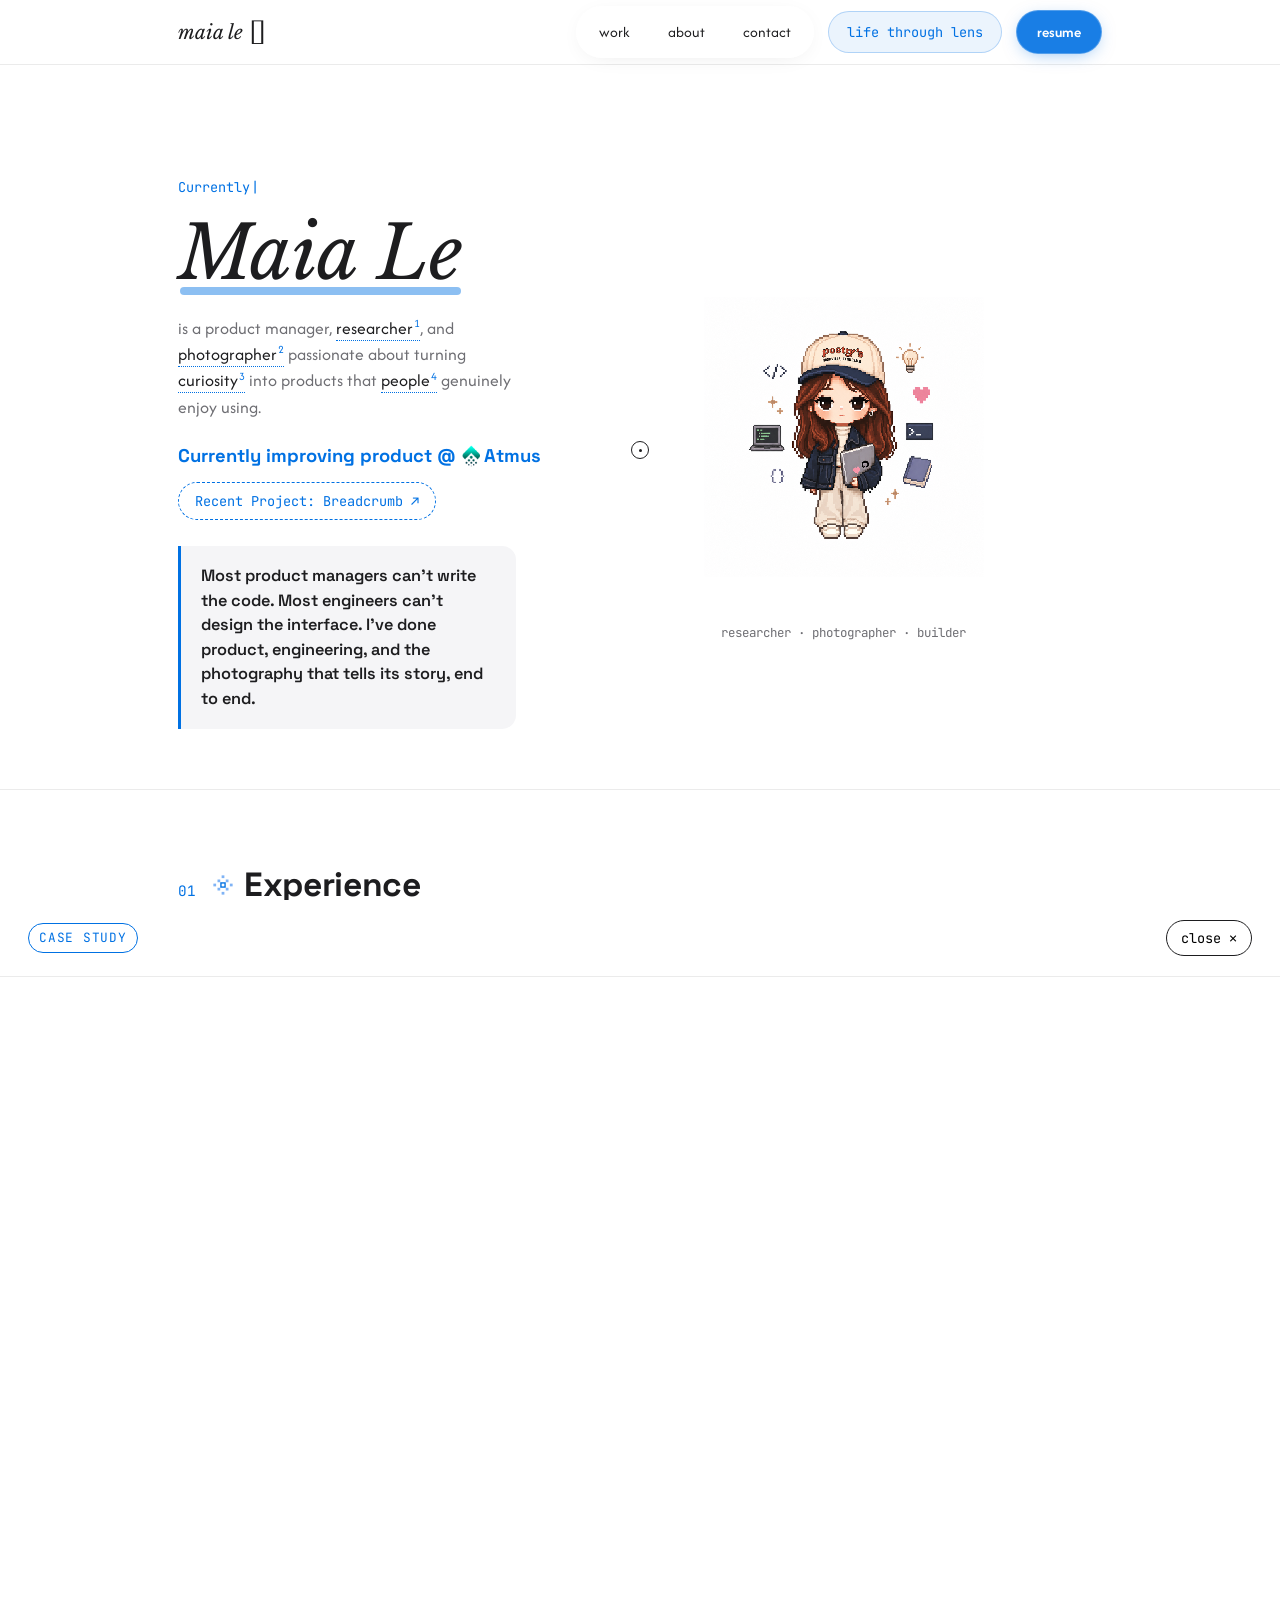
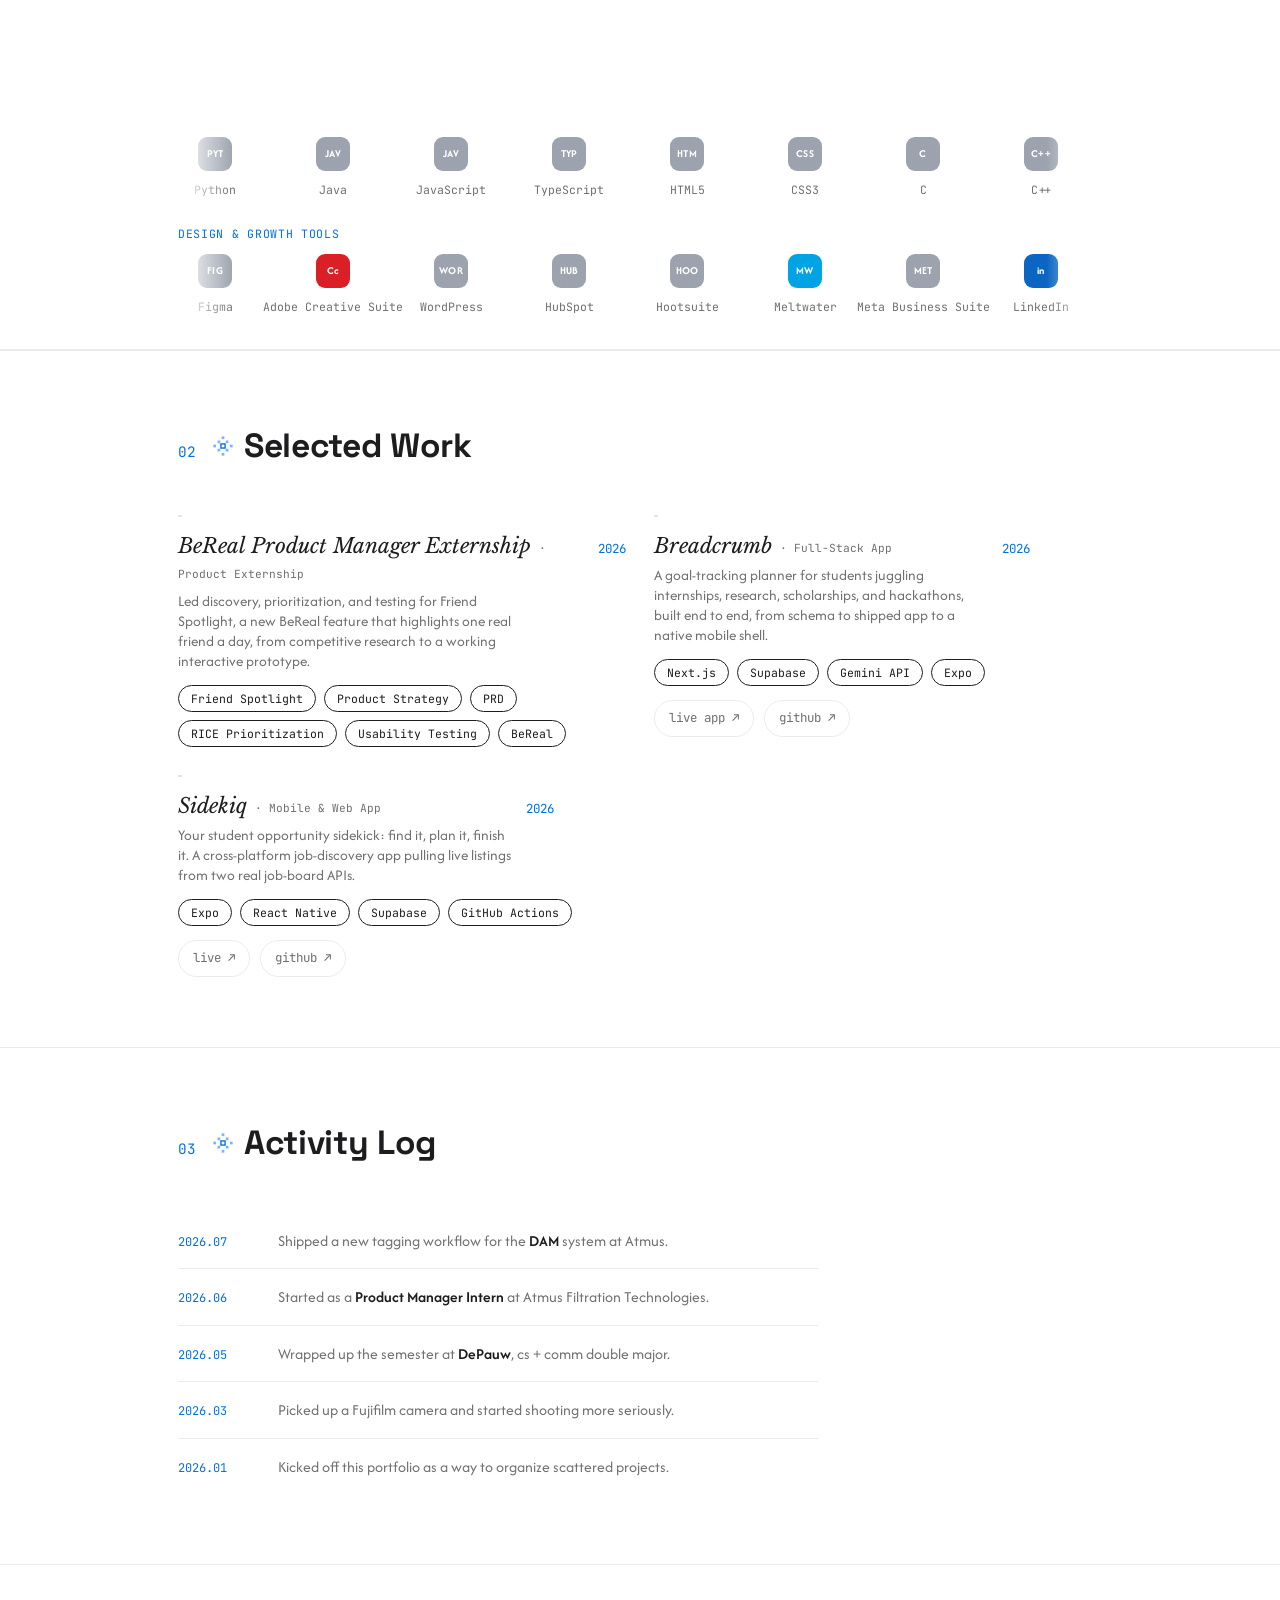
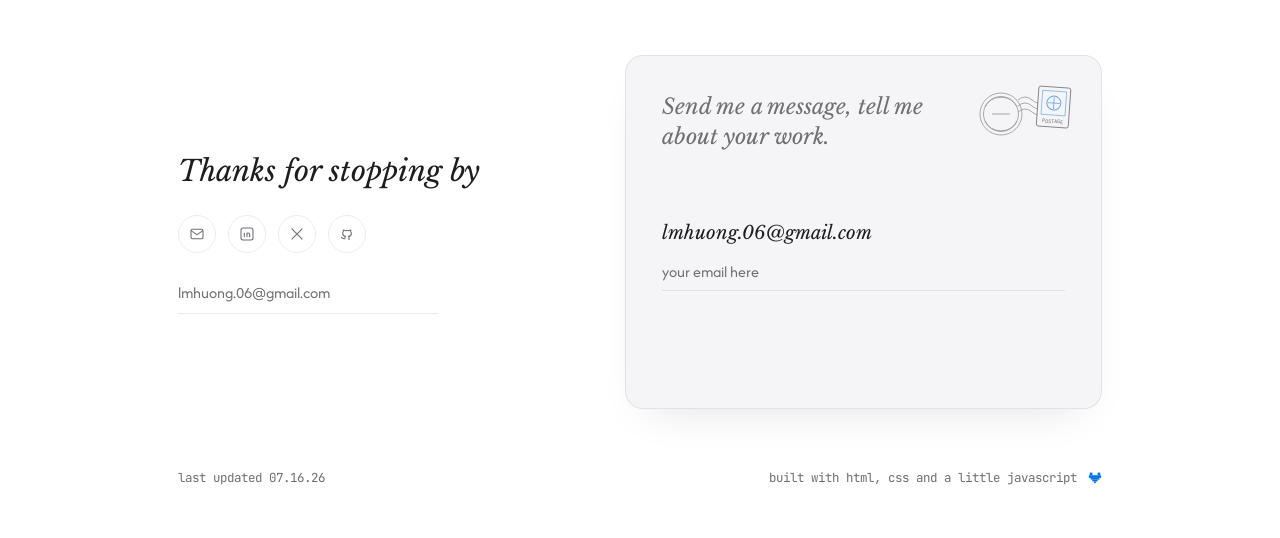
==== index.html @ f7a4965c "Move bullet markers from headline to description text in Experience" ====
<!DOCTYPE html>
<html lang="en">
<head>
<meta charset="UTF-8">
<meta name="viewport" content="width=device-width, initial-scale=1.0">
<title>Your Name, Portfolio</title>
<link rel="preconnect" href="https://fonts.googleapis.com">
<link rel="preconnect" href="https://fonts.gstatic.com" crossorigin>
<link href="https://fonts.googleapis.com/css2?family=Afacad+Flux:wght@100..1000&family=Libre+Baskerville:ital,wght@0,400;0,700;1,400&family=JetBrains+Mono:wght@400;500&family=Space+Grotesk:wght@500;600;700&display=swap" rel="stylesheet">
<style>
  :root{
    --paper:#FFFFFF;
    --paper-2:#F5F5F7;
    --ink:#1D1D1F;
    --ink-soft:#6E6E73;
    --accent:#0071E3;
    --accent-2:#42A5F5;
    --line:rgba(0,0,0,0.08);
    --radius:14px;
    --glass-bg:rgba(255,255,255,0.6);
    --glass-border:rgba(255,255,255,0.5);
  }
  *{box-sizing:border-box; margin:0; padding:0;}
  html{scroll-behavior:smooth;}
  body{
    background-color:var(--paper);
    color:var(--ink);
    font-family:'Afacad Flux', sans-serif;
    line-height:1.5;
    overflow-x:hidden;
  }
  ::selection{ background:var(--accent); color:#fff; }

  /* ---------- WATER RIPPLE CANVAS ---------- */
  #rippleCanvas{
    position:fixed; inset:0; z-index:-1;
    pointer-events:none;
  }

  /* ---------- CUSTOM CURSOR ---------- */
  @media (hover:hover) and (pointer:fine){
    body, a, button{ cursor:none; }
    .custom-cursor{
      position:fixed; top:0; left:0;
      width:18px; height:18px;
      border:1.5px solid var(--ink);
      border-radius:50%;
      pointer-events:none;
      z-index:9999;
      transform:translate(-50%,-50%);
      transition:width .25s cubic-bezier(.34,1.56,.64,1), height .25s cubic-bezier(.34,1.56,.64,1), background-color .25s ease, border-color .25s ease;
      will-change:transform;
    }
    .custom-cursor::after{
      content:''; position:absolute; inset:0; margin:auto;
      width:3px; height:3px; border-radius:50%;
      background:var(--ink);
      transition:opacity .2s ease;
    }
    .custom-cursor.hovering{
      width:46px; height:46px;
      background:rgba(0,113,227,0.08);
      border-color:var(--accent);
    }
    .custom-cursor.hovering::after{ opacity:0; }
  }
  @media not all and (hover:hover) and (pointer:fine){
    .custom-cursor{ display:none; }
  }

  a{ color:inherit; text-decoration:none; }

  .wrap{ max-width:980px; margin:0 auto; padding:0 28px; }

  /* ---------- NAV ---------- */
  nav{
    position:sticky; top:0; z-index:250;
    background:rgba(255,255,255,0.7);
    backdrop-filter:blur(20px) saturate(180%);
    -webkit-backdrop-filter:blur(20px) saturate(180%);
    border-bottom:1px solid var(--line);
  }
  nav .wrap{
    display:flex; align-items:center; justify-content:space-between; gap:16px;
    height:64px;
  }
  .nav-right{
    display:flex; align-items:center; gap:14px;
  }
  @media(max-width:820px){
    .nav-right .nav-cta, .nav-right .nav-lens-cta{ display:none; }
  }
  .nav-right .nav-lens-cta{
    margin-bottom:0; padding:10px 18px; font-size:0.85rem; white-space:nowrap;
  }
  .logo{
    font-family:'Libre Baskerville', serif; font-style:italic; font-weight:400; font-size:1.2rem;
  }
  .navlinks{
    position:relative;
    display:flex; gap:6px; font-size:0.95rem;
    padding:6px; border-radius:999px;
    background:rgba(255,255,255,0.55);
    backdrop-filter:blur(20px) saturate(180%);
    -webkit-backdrop-filter:blur(20px) saturate(180%);
    border:1px solid rgba(255,255,255,0.6);
    box-shadow:0 4px 24px -10px rgba(0,0,0,0.12);
  }
  .navlinks a{
    position:relative; z-index:2;
    padding:8px 16px; border-radius:999px;
    transition:color .15s ease, opacity .15s ease;
  }
  .navlinks a:active{ opacity:0.5; }

  .nav-cta{
    display:inline-flex; align-items:center; gap:6px;
    padding:10px 20px; border-radius:999px;
    font-size:0.95rem; font-weight:600; color:#fff;
    background:rgba(0,113,227,0.9);
    backdrop-filter:blur(20px) saturate(180%);
    -webkit-backdrop-filter:blur(20px) saturate(180%);
    border:1px solid rgba(255,255,255,0.25);
    box-shadow:0 4px 18px -6px rgba(0,113,227,0.5);
    transition:opacity .15s ease, transform .15s ease;
  }
  .nav-cta:hover{ opacity:0.9; }
  .nav-cta:active{ transform:scale(0.96); }

  /* ---------- MOBILE BOTTOM TAB BAR ---------- */
  .mobile-tabbar{
    display:none;
  }
  @media(max-width:820px){
    .mobile-tabbar{
      display:flex; justify-content:space-around; align-items:center;
      position:fixed; top:auto; left:16px; right:16px; bottom:16px; z-index:60;
      height:56px; border-radius:999px;
      background:rgba(255,255,255,0.6); backdrop-filter:blur(20px) saturate(180%); -webkit-backdrop-filter:blur(20px) saturate(180%);
      border:1px solid rgba(255,255,255,0.6);
      box-shadow:0 10px 30px -10px rgba(0,0,0,0.18);
      padding:0 8px;
    }
    .mobile-tabbar a{
      font-family:'JetBrains Mono', monospace; font-size:0.85rem;
      color:var(--ink-soft);
      padding:10px 16px; border-radius:999px;
      transition:color .15s ease, background .15s ease;
    }
    .mobile-tabbar a:active{
      color:var(--ink); background:var(--paper-2);
    }
    /* leave room so the tab bar never covers the last bit of content */
    body{ padding-bottom:88px; }
  }
  .nav-bubble{
    position:absolute; top:6px; left:6px; height:calc(100% - 12px);
    width:0; border-radius:999px;
    background:#FFFFFF;
    box-shadow:0 4px 14px -6px rgba(0,0,0,0.25), 0 0 0 1px var(--line) inset;
    transition:transform .35s cubic-bezier(.34,1.56,.64,1), width .35s cubic-bezier(.34,1.56,.64,1), opacity .2s ease;
    opacity:0; z-index:1; pointer-events:none;
  }
  .navlinks.bubble-on .nav-bubble{ opacity:1; }

  /* ---------- HERO ---------- */
  header.hero{
    position:relative;
    padding:110px 0 60px;
    overflow:hidden;
  }
  .hero-grid{
    position:relative; z-index:1;
    display:grid; grid-template-columns:0.85fr 1.3fr; gap:70px; align-items:center;
  }
  .hero-grid > *{ min-width:0; }
  @media(max-width:820px){ .hero-grid{ grid-template-columns:1fr; } }

  h1.hero-title{
    font-family:'Libre Baskerville', serif;
    font-style:italic;
    font-weight:400;
    font-size:clamp(2.6rem, 6vw, 4.6rem);
    line-height:1.05;
    max-width:11ch;
  }
  h1.hero-title em{
    font-style:italic; color:var(--accent);
  }
  .name-highlight{
    position:relative; display:inline-block;
  }
  .name-highlight::after{
    content:''; position:absolute; left:2px; right:2px; bottom:-2px;
    height:8px; background:var(--accent); opacity:0.45; border-radius:4px;
  }
  .hero p.sub{
    margin-top:22px; max-width:38ch;
    font-size:1.1rem; color:var(--ink-soft);
  }

  .hero-badges{
    margin-top:22px; display:flex; flex-wrap:nowrap; gap:8px;
    max-width:100%; overflow-x:auto; -ms-overflow-style:none; scrollbar-width:none;
  }
  .hero-badges::-webkit-scrollbar{ display:none; }
  .hero-badge{
    display:inline-flex; align-items:center; white-space:nowrap; flex-shrink:0;
    background:rgba(255,255,255,0.55);
    backdrop-filter:blur(20px) saturate(180%);
    -webkit-backdrop-filter:blur(20px) saturate(180%);
    border:1px solid rgba(255,255,255,0.6);
    box-shadow:0 4px 18px -10px rgba(0,0,0,0.1);
    border-radius:999px;
    padding:8px 15px;
    font-size:0.78rem; color:var(--ink-soft);
  }
  .hero-badge strong{ color:var(--ink); font-weight:600; margin-left:4px; }
  .hero-badge .badge-note{ margin-left:4px; color:var(--ink-soft); }
  @media(max-width:600px){
    .hero-badge{ font-size:0.7rem; padding:7px 12px; }
  }

  .current-status{ margin-top:22px; }
  .current-status-line{
    display:inline-flex; align-items:center; white-space:nowrap;
    font-family:'Space Grotesk', sans-serif; font-weight:700; font-size:1.15rem;
    color:var(--accent); margin-bottom:12px;
    transition:opacity .15s ease;
  }
  @media(max-width:480px){
    .current-status-line{ font-size:0.95rem; }
  }
  .current-status-line:hover{ opacity:0.75; }
  .current-status-icon{
    width:22px; height:22px; object-fit:contain;
    vertical-align:-4px; margin:0 2px 0 4px;
  }
  .recent-project-pill{
    display:flex; width:fit-content; align-items:center; gap:6px;
    border:1.5px dashed var(--accent); border-radius:999px;
    padding:8px 16px;
    font-family:'JetBrains Mono', monospace; font-size:0.85rem;
    color:var(--accent); cursor:pointer;
    transition:background .15s ease;
  }
  .recent-project-pill:hover{ background:rgba(0,113,227,0.08); }

  .unique-point{
    margin-top:26px; padding:18px 20px;
    border-left:3px solid var(--accent);
    background:var(--paper-2);
    border-radius:0 14px 14px 0;
    max-width:46ch;
  }
  .unique-point p{
    font-family:'Space Grotesk', sans-serif; font-weight:600; font-size:1.02rem;
    line-height:1.5; color:var(--ink);
  }

  /* footnote words: subtle dotted-underline emphasis, no hover box (see .photo-puller for the hero visual) */
  .fn{
    color:var(--ink);
    border-bottom:1.5px dotted var(--accent);
  }
  .fn sup{
    font-size:0.65em; color:var(--accent); margin-left:1px;
  }

  /* ---------- PHOTO PULLER — pixel-art avatar visual ---------- */
  .photo-puller{ width:100%; max-width:280px; min-width:0; margin:0 auto; }
  .pp-frame{
    position:relative; width:100%; aspect-ratio:4/5;
    display:flex; align-items:center; justify-content:center;
  }
  .pp-pixel-img{
    width:100%; height:100%;
    object-fit:contain;
    image-rendering:pixelated;
  }
  .pp-caption{
    margin-top:12px; text-align:center;
    font-family:'JetBrains Mono', monospace; font-size:0.78rem; color:var(--ink-soft);
  }
  @media(max-width:820px){ .pp-frame{ aspect-ratio:1/1; } }

  .eyebrow{
    font-family:'JetBrains Mono', monospace;
    font-size:0.8rem; letter-spacing:0.06em; text-transform:uppercase;
    color:var(--accent); margin-bottom:18px;
    display:inline-block;
    border:1px solid var(--accent); padding:4px 10px; border-radius:20px;
  }
  .cycle-tag{
    font-family:'JetBrains Mono', monospace;
    font-size:0.85rem; color:var(--accent);
    margin-bottom:18px; display:inline-flex; align-items:center;
  }
  .cycle-cursor{
    margin-left:1px; animation:cursor-blink 1s step-end infinite;
  }
  @keyframes cursor-blink{ 50%{ opacity:0; } }

  /* ---------- SECTION HEADERS ---------- */
  .section{ padding:70px 0; border-top:1px solid var(--line); }
  .section-head{ display:flex; align-items:baseline; gap:16px; margin-bottom:44px; }
  .section-num{
    font-family:'JetBrains Mono', monospace; color:var(--accent); font-size:0.9rem;
  }
  .section-title{
    font-family:'Space Grotesk', sans-serif; font-weight:700; font-size:2.1rem; letter-spacing:-0.01em;
    display:inline-flex; align-items:center; gap:10px;
  }
  .pixel-flower{ display:inline-block; image-rendering:pixelated; flex-shrink:0; }

  .reveal{ opacity:0; transform:translateY(24px); transition:opacity .38s ease, transform .38s cubic-bezier(.2,.8,.2,1); }
  .reveal.in{ opacity:1; transform:none; }

  /* ---------- ABOUT ---------- */
  .about-hero{
    display:grid; grid-template-columns:1.1fr 1fr; gap:56px; align-items:start;
    margin-bottom:70px;
  }
  .quote-block{
    border-left:3px solid var(--accent);
    padding-left:22px; margin-bottom:14px;
  }
  .quote-block p{
    font-family:'JetBrains Mono', monospace;
    font-size:1.02rem; line-height:1.6; color:var(--ink-soft);
  }
  .quote-attr{
    font-family:'JetBrains Mono', monospace; font-size:0.9rem;
    color:var(--ink-soft); margin-bottom:36px;
  }
  .about-copy p{ color:var(--ink-soft); font-size:1.05rem; margin-bottom:18px; }
  .about-links{
    margin-top:10px; font-size:0.98rem;
  }
  .about-links a:hover{ color:var(--accent); }
  .about-links .sep{ margin:0 10px; color:var(--line); }

  .about-photo{
    border-radius:var(--radius);
    aspect-ratio:4/3;
    background:var(--paper-2);
    border:1px solid var(--line);
    display:flex; align-items:center; justify-content:center;
    text-align:center; padding:24px;
    font-family:'JetBrains Mono', monospace; font-size:0.8rem;
    color:var(--ink-soft);
    overflow:hidden;
  }
  .about-photo img{ width:100%; height:100%; object-fit:cover; border-radius:calc(var(--radius) - 1px); }
  .about-photo-caption{
    margin-top:10px; text-align:center;
    font-family:'JetBrains Mono', monospace; font-size:0.78rem; color:var(--ink-soft);
  }

  .exp-heading{
    font-family:'Libre Baskerville', serif; font-style:italic; font-weight:400; font-size:1.35rem;
    margin-bottom:18px;
  }

  /* ---------- EXPERIENCE TIMELINE (2-column list rows, hover-to-reveal) ---------- */
  .timeline-columns{ display:grid; grid-template-columns:1fr 1fr; gap:0 64px; align-items:start; }
  @media(max-width:860px){ .timeline-columns{ grid-template-columns:1fr; gap:40px; } }

  .timeline{ position:relative; }
  .timeline-item{
    position:relative; cursor:pointer;
    padding:18px 0; border-bottom:1px solid var(--line);
  }
  .timeline-item:last-child{ border-bottom:none; }
  .timeline-row{
    display:flex; justify-content:space-between; align-items:baseline;
    gap:16px; flex-wrap:wrap;
  }
  .timeline-title{
    font-family:'Space Grotesk', sans-serif; font-weight:700; font-size:1rem;
    color:var(--ink); transition:color .2s ease;
  }
  .timeline-sub{ font-weight:400; color:var(--ink-soft); }
  .timeline-loc{ color:var(--ink-soft); opacity:0.7; font-weight:400; }
  .timeline-item:hover .timeline-title,
  .timeline-item.open .timeline-title{ color:var(--accent); }
  .timeline-date{
    font-family:'JetBrains Mono', monospace; font-size:0.78rem;
    color:var(--ink-soft); white-space:nowrap;
  }
  .timeline-item .cs-list{
    max-height:0; opacity:0; margin:0; padding-left:20px;
    overflow:hidden;
    transition:max-height .4s ease, opacity .3s ease, margin-top .4s ease;
  }
  .timeline-item:hover .cs-list,
  .timeline-item.open .cs-list{
    max-height:600px; opacity:1; margin-top:16px;
  }

  .snippets-grid{
    display:grid; grid-template-columns:repeat(3, 1fr); gap:16px;
    margin-top:20px;
  }
  @media(max-width:720px){ .snippets-grid{ grid-template-columns:1fr; } }
  .snippet-photo{
    aspect-ratio:4/5;
    border-radius:var(--radius);
    border:1.5px dashed var(--ink);
    background:var(--paper-2);
    display:flex; align-items:center; justify-content:center;
    text-align:center; padding:16px;
    font-family:'JetBrains Mono', monospace; font-size:0.75rem;
    color:var(--ink-soft);
  }
  .snippet-photo img{ width:100%; height:100%; object-fit:cover; border-radius:calc(var(--radius) - 1px); }

  /* ---------- TECH STACK (auto-scrolling marquee) ---------- */
  .tech-strip{
    padding:34px 0; border-bottom:1px solid var(--line);
  }
  .tech-strip-heading{
    font-family:'Libre Baskerville', serif; font-style:italic; font-weight:400; font-size:1.2rem;
    margin-bottom:24px;
  }
  .tech-row{ margin-bottom:26px; }
  .tech-row:last-child{ margin-bottom:0; }
  .tech-row-label{
    font-family:'JetBrains Mono', monospace; font-size:0.72rem; text-transform:uppercase;
    letter-spacing:0.06em; color:var(--accent); margin-bottom:12px;
  }
  .tech-marquee{
    overflow:hidden;
    -webkit-mask-image:linear-gradient(90deg, transparent, #000 6%, #000 94%, transparent);
    mask-image:linear-gradient(90deg, transparent, #000 6%, #000 94%, transparent);
  }
  .tech-track{
    display:flex; gap:44px; width:max-content;
    animation:tech-scroll 38s linear infinite;
  }
  .tech-track.reverse{ animation-name:tech-scroll-reverse; }
  .tech-marquee:hover .tech-track{ animation-play-state:paused; }
  @keyframes tech-scroll{
    from{ transform:translateX(0); }
    to{ transform:translateX(-50%); }
  }
  @keyframes tech-scroll-reverse{
    from{ transform:translateX(-50%); }
    to{ transform:translateX(0); }
  }
  .tech-chip{
    display:flex; flex-direction:column; align-items:center; gap:10px;
    flex-shrink:0; width:74px;
  }
  .tech-chip img{ width:34px; height:34px; object-fit:contain; }
  .tech-chip-badge{
    width:34px; height:34px; border-radius:9px;
    display:flex; align-items:center; justify-content:center;
    color:#fff; font-weight:700; font-size:0.68rem; letter-spacing:0.01em;
  }
  .tech-chip span{
    font-family:'JetBrains Mono', monospace; font-size:0.72rem;
    color:var(--ink-soft); white-space:nowrap; text-align:center;
  }
  @media(prefers-reduced-motion: reduce){
    .tech-track{ animation:none; }
  }

  /* ---------- PROJECTS (bento grid) ---------- */
  .projects{
    display:grid; grid-template-columns:repeat(2, 1fr);
    gap:28px;
  }
  @media(max-width:720px){ .projects{ grid-template-columns:1fr; } }

  .project-card{
    cursor:pointer;
    border:none; background:none;
    text-align:left; width:100%;
    display:flex; flex-direction:column;
    font-family:inherit; color:inherit;
  }
  .project-mockup{
    border-radius:22px;
    aspect-ratio:2/1;
    position:relative;
    overflow:hidden;
    border:1px solid var(--line);
    display:flex; align-items:center; justify-content:center;
    transition:transform .25s ease, box-shadow .25s ease;
  }
  .project-card:hover .project-mockup{
    transform:translateY(-6px);
    box-shadow:0 16px 34px -14px rgba(0,0,0,0.22);
  }
  .project-card:active .project-mockup{
    transform:translateY(-2px) scale(0.98);
  }
  .project-badge{
    position:absolute; top:16px; left:16px;
    font-family:'JetBrains Mono', monospace; font-size:0.7rem;
    background:rgba(255,255,255,0.85); backdrop-filter:blur(6px);
    color:var(--ink);
    padding:5px 11px; border-radius:999px;
    z-index:2;
  }
  .project-badge.badge-right{ left:auto; right:16px; }

  .project-item{ display:flex; flex-direction:column; }
  .card-links{ display:flex; gap:10px; margin-top:14px; }
  .card-links a{
    display:inline-flex; align-items:center; gap:6px;
    font-family:'JetBrains Mono', monospace; font-size:0.78rem;
    padding:8px 14px; border-radius:999px;
    border:1px solid var(--line); color:var(--ink-soft);
    transition:border-color .15s ease, color .15s ease;
  }
  .card-links a:hover{ border-color:var(--accent); color:var(--accent); }
  .project-photo{
    position:absolute; inset:0;
    width:100%; height:100%; object-fit:cover;
  }
  .project-window{
    width:78%; background:var(--paper);
    border-radius:12px;
    border:1px solid var(--line);
    box-shadow:0 14px 30px -10px rgba(0,0,0,0.15);
    overflow:hidden;
  }
  .project-window-bar{
    display:flex; gap:6px; padding:9px 12px;
    border-bottom:1px solid var(--line);
  }
  .project-window-bar span{
    width:8px; height:8px; border-radius:50%; background:var(--line);
  }
  .project-window-body{
    padding:22px 18px;
    font-family:'Libre Baskerville', serif; font-style:italic; font-weight:400; font-size:1.35rem;
    color:var(--ink);
  }

  /* branded project cover (e.g. BeReal): real logo + screenshot instead of the generic browser mockup */
  .bereal-cover{
    position:relative; overflow:hidden;
  }
  .bereal-cover .glow-circle{
    position:absolute; width:75%; aspect-ratio:1;
    background:radial-gradient(circle, rgba(255,255,255,0.16), transparent 70%);
    border-radius:50%; right:-15%; top:-20%;
    pointer-events:none;
  }
  .bereal-cover .phone-frame{
    position:relative; width:42%; max-width:150px;
    border-radius:16px; overflow:hidden;
    border:3px solid #111;
    box-shadow:0 24px 44px -12px rgba(0,0,0,0.6);
    transform:rotate(-6deg);
  }
  .bereal-cover .phone-frame img{
    width:100%; height:100%; object-fit:cover; display:block;
  }
  .bereal-cover .brand-logo{
    position:absolute; left:20px; bottom:18px;
    height:22px; width:auto;
    mix-blend-mode:screen; /* drops the logo's black background, leaves just the white wordmark */
  }
  .overlay-hero.bereal-cover .phone-frame{ max-width:220px; }
  .overlay-hero.bereal-cover .brand-logo{ height:30px; left:32px; bottom:28px; }

  .project-meta{ margin-top:16px; display:flex; justify-content:space-between; align-items:baseline; gap:12px; }
  .project-title{ font-family:'Libre Baskerville', serif; font-style:italic; font-weight:400; font-size:1.3rem; }
  .project-type-inline{
    font-family:'JetBrains Mono', monospace; font-style:normal; font-size:0.7rem;
    color:var(--ink-soft); vertical-align:middle; margin-left:8px;
  }
  .project-desc{ color:var(--ink-soft); margin-top:6px; font-size:0.95rem; max-width:42ch; }
  .project-year{ font-family:'JetBrains Mono', monospace; font-size:0.78rem; color:var(--accent); white-space:nowrap; }

  .tagrow{ display:flex; flex-wrap:wrap; gap:8px; margin-top:14px; }
  .tag{
    font-family:'JetBrains Mono', monospace; font-size:0.72rem;
    padding:5px 12px; border-radius:999px;
    border:1px solid var(--ink); background:var(--paper);
    transition:transform .15s ease, background .15s ease, color .15s ease;
  }
  .tag:hover{ transform:translateY(-2px); background:var(--ink); color:var(--paper); }
  .tag:active{ transform:translateY(0) scale(0.96); }

  /* ---------- ACTIVITY LOG ---------- */
  .activity-feed{ max-width:640px; }
  .activity-row{
    display:flex; gap:20px; align-items:baseline;
    padding:16px 0; border-bottom:1px solid var(--line);
  }
  .activity-row:last-child{ border-bottom:none; }
  .activity-date{
    font-family:'JetBrains Mono', monospace; font-size:0.75rem;
    color:var(--accent); white-space:nowrap; width:80px; flex-shrink:0;
  }
  .activity-text{ font-size:0.98rem; color:var(--ink-soft); }
  .activity-text strong{ color:var(--ink); font-weight:600; }

  /* ---------- CASE STUDY OVERLAY ---------- */
  .overlay{
    position:fixed; top:65px; left:0; right:0; bottom:0; z-index:200;
    background:var(--paper);
    overflow-y:auto;
    transform:translateY(100%);
    transition:transform .22s cubic-bezier(.4,0,.2,1); /* fast exit */
  }
  .overlay.open{
    transform:translateY(0);
    transition:transform .35s cubic-bezier(.2,.8,.2,1); /* slightly slower, springy entrance */
  }
  .overlay-nav{
    position:sticky; top:0; z-index:5;
    background:rgba(255,255,255,0.75); backdrop-filter:blur(14px);
    border-bottom:1px solid var(--line);
    display:flex; align-items:center; justify-content:space-between;
    padding:20px 28px;
  }
  .overlay-close{
    font-family:'JetBrains Mono', monospace; font-size:0.85rem;
    border:1px solid var(--ink); border-radius:999px;
    padding:8px 14px; background:var(--paper);
    transition:background .15s ease;
  }
  .overlay-close:hover{ background:var(--ink); color:var(--paper); }
  .overlay-close:active{ transform:scale(0.94); }
  .overlay-body{ max-width:820px; margin:0 auto; padding:56px 28px 120px; }
  .overlay-title{
    font-family:'Libre Baskerville', serif; font-style:italic; font-weight:400;
    font-size:clamp(2rem, 5vw, 3rem); margin-bottom:14px;
  }
  .overlay-sub{ color:var(--ink-soft); font-size:1.1rem; max-width:56ch; margin-bottom:40px; }

  .overlay-hero{
    border-radius:22px; aspect-ratio:2/1; margin-bottom:56px;
    border:1px solid var(--line);
    display:flex; align-items:center; justify-content:center;
  }

  .meta-grid{
    display:grid; grid-template-columns:repeat(3, 1fr); gap:24px;
    margin-bottom:56px; padding-bottom:40px; border-bottom:1px solid var(--line);
  }
  .meta-label{
    font-family:'JetBrains Mono', monospace; font-size:0.72rem;
    letter-spacing:0.06em; text-transform:uppercase; color:var(--accent);
    margin-bottom:8px;
  }
  .meta-value{ font-size:0.95rem; }

  .overlay-section{ margin-bottom:48px; }
  .overlay-eyebrow{
    font-family:'JetBrains Mono', monospace; font-size:0.75rem;
    letter-spacing:0.06em; text-transform:uppercase; color:var(--accent);
    margin-bottom:12px;
  }
  .overlay-h3{
    font-family:'Libre Baskerville', serif; font-style:italic; font-weight:400; font-size:1.65rem;
    margin-bottom:16px; max-width:32ch;
  }
  .overlay-p{ color:var(--ink-soft); font-size:1.02rem; max-width:64ch; margin-bottom:14px; }
  .overlay-p:last-child{ margin-bottom:0; }
  .overlay-p strong{ color:var(--ink); }

  .cs-list{ color:var(--ink-soft); font-size:0.98rem; margin:0 0 14px 20px; max-width:64ch; }
  .cs-list li{ margin-bottom:8px; }
  .cs-list li::marker{ color:var(--accent); }

  .cs-table{
    width:100%; border-collapse:collapse; margin-bottom:20px;
    font-size:0.88rem;
  }
  .cs-table th{
    text-align:left; font-family:'JetBrains Mono', monospace; font-size:0.7rem;
    letter-spacing:0.04em; text-transform:uppercase; color:var(--accent);
    padding:8px 12px; border-bottom:1px solid var(--line);
  }
  .cs-table td{
    padding:10px 12px; border-bottom:1px solid var(--line);
    color:var(--ink-soft); vertical-align:top;
  }
  .cs-table td:first-child, .cs-table th:first-child{ color:var(--ink); font-weight:500; padding-left:0; }
  .cs-table-wrap{ overflow-x:auto; margin-bottom:20px; -webkit-overflow-scrolling:touch; }
  .cs-table-wrap .cs-table{ margin-bottom:0; min-width:480px; }

  .cs-code{
    background:#1D1D1F; color:#E5E5EA;
    font-family:'JetBrains Mono', monospace; font-size:0.82rem; line-height:1.6;
    padding:14px 16px; border-radius:10px; overflow-x:auto;
    margin:8px 0 16px; white-space:pre;
  }
  .cs-bug{
    border:1px solid var(--line); border-radius:14px;
    padding:20px 22px; margin-bottom:18px;
  }
  .cs-bug-title{ font-weight:600; font-size:1rem; margin-bottom:12px; }
  .cs-bug-label{
    font-family:'JetBrains Mono', monospace; font-size:0.72rem; text-transform:uppercase;
    letter-spacing:0.04em; color:var(--accent); margin:14px 0 4px;
  }
  .cs-bug-label:first-of-type{ margin-top:0; }

  .cs-compare-header{ display:flex; align-items:center; gap:14px; margin-bottom:10px; }
  .cs-compare-icon{
    width:44px; height:44px; border-radius:12px; flex-shrink:0;
    display:flex; align-items:center; justify-content:center;
    background:var(--paper-2); font-weight:700; font-size:1.1rem;
    overflow:hidden;
  }
  .cs-compare-icon img{ width:100%; height:100%; object-fit:cover; }
  .cs-compare-grid{ display:grid; grid-template-columns:1fr 1fr; gap:24px; margin-top:14px; }
  @media(max-width:600px){ .cs-compare-grid{ grid-template-columns:1fr; } }
  .cs-compare-col-title{
    font-weight:600; font-size:0.9rem; margin-bottom:8px;
    display:flex; align-items:center; gap:6px;
  }
  .cs-compare-col-title.pros{ color:#1a9c53; }
  .cs-compare-col-title.cons{ color:#e0483e; }
  .cs-compare-stack{ border:1px solid var(--line); border-radius:16px; overflow:hidden; }
  .cs-compare-row{ padding:16px 18px; border-bottom:1px solid var(--line); }
  .cs-compare-row:last-child{ border-bottom:none; }
  .cs-compare-row .cs-compare-grid{ gap:14px; margin-top:10px; }
  .cs-compare-row .cs-compare-header{ margin-bottom:6px; gap:10px; }
  .cs-compare-row .cs-compare-icon{ width:32px; height:32px; border-radius:9px; font-size:0.85rem; }
  .cs-compare-row .cs-bug-title{ font-size:0.9rem; }
  .cs-compare-row .overlay-p{ font-size:0.85rem; margin-bottom:0; }
  .cs-compare-row .cs-compare-col-title{ font-size:0.8rem; margin-bottom:5px; }
  .cs-compare-row .cs-list{ font-size:0.8rem; margin:0 0 0 16px; }
  .cs-compare-row .cs-list li{ margin-bottom:5px; }
  .cs-split--top{ align-items:start; }
  .cs-gap-box{
    border:1px solid var(--accent); background:rgba(0,113,227,0.05);
    border-radius:14px; padding:22px; margin-top:8px;
  }
  .cs-gap-title{ font-weight:700; font-size:1.15rem; margin-bottom:8px; }
  .cs-gap-title span{ color:var(--accent); }
  .cs-gap-tags{
    display:flex; flex-wrap:wrap; gap:8px 18px; margin-top:14px;
    font-family:'JetBrains Mono', monospace; font-size:0.8rem; color:var(--accent); font-weight:600;
  }

  .cs-metric-grid{
    display:grid; grid-template-columns:repeat(4, 1fr); gap:14px; margin:20px 0;
  }
  @media(max-width:600px){ .cs-metric-grid{ grid-template-columns:repeat(2, 1fr); } }
  .cs-metric{
    background:var(--paper-2); border-radius:12px; padding:16px;
  }
  .cs-metric .num{ font-family:'Libre Baskerville', serif; font-style:italic; font-size:1.6rem; display:block; }
  .cs-metric .label{ font-family:'JetBrains Mono', monospace; font-size:0.7rem; color:var(--ink-soft); }

  .cs-link-btn{
    display:inline-flex; align-items:center; gap:8px;
    padding:12px 20px; border-radius:999px; margin-bottom:20px;
    background:rgba(0,113,227,0.08);
    backdrop-filter:blur(20px) saturate(180%);
    -webkit-backdrop-filter:blur(20px) saturate(180%);
    border:1px solid rgba(0,113,227,0.25); color:var(--accent);
    font-family:'JetBrains Mono', monospace; font-size:0.85rem;
    transition:background .15s ease, color .15s ease;
  }
  .cs-link-btn:hover{ background:var(--accent); color:#fff; }

  .cs-figure{ margin:8px 0 28px; }
  .cs-split{ display:grid; grid-template-columns:1fr 1fr; gap:32px; align-items:center; margin-bottom:8px; }
  .cs-split .cs-figure{ margin:0; }
  @media(max-width:700px){ .cs-split{ grid-template-columns:1fr; } }
  .cs-subhead{
    font-family:'Space Grotesk', sans-serif; font-weight:700; font-size:1.3rem;
    margin:8px 0 12px;
  }
  .cs-hmw-box{
    background:var(--paper-2); border-radius:16px; padding:36px 40px;
    text-align:center; margin:20px auto 8px; max-width:92%;
  }
  .cs-hmw-box p{
    font-family:'Space Grotesk', sans-serif; font-weight:700; font-size:1.3rem;
    line-height:1.4; color:var(--ink);
  }
  .cs-figure img{
    width:100%; height:auto; display:block;
  }
  .cs-figure figcaption{
    margin-top:10px; text-align:center;
    font-family:'JetBrains Mono', monospace; font-size:0.78rem; color:var(--ink-soft);
  }

  .cs-embed-wrap{
    position:relative; width:100%; aspect-ratio:16/10;
    border-radius:14px; overflow:hidden; border:1px solid var(--line);
    background:var(--paper-2); margin-bottom:16px;
  }
  .cs-embed-wrap.tall{ aspect-ratio:auto; height:640px; }
  .cs-embed-wrap iframe{ position:absolute; inset:0; width:100%; height:100%; border:0; }

  /* left-side scroll progress bar, one tick per case-study section (desktop only) —
     click or hover to reveal a jump-to-section table of contents */
  .cs-progress{
    position:fixed; left:28px; top:50%; transform:translateY(-50%);
    z-index:210;
  }
  .cs-progress-ticks{
    display:flex; flex-direction:column; gap:11px;
    cursor:pointer; padding:10px 6px;
  }
  .cs-progress-ticks .tick{
    width:18px; height:2px; background:var(--line);
    transition:width .2s ease, background .2s ease;
  }
  .cs-progress-ticks:hover .tick{ background:var(--ink); }
  .cs-progress-ticks .tick:hover{ width:32px; }
  .cs-toc-panel{
    position:absolute; left:100%; top:50%; margin-left:2px;
    transform:translate(0,-50%);
    background:#fff; border:1px solid var(--line); border-radius:18px;
    padding:18px 24px; min-width:230px;
    box-shadow:0 24px 48px -18px rgba(0,0,0,0.22);
    opacity:0; visibility:hidden; pointer-events:none;
    transition:opacity .18s ease, transform .18s ease, visibility .18s;
  }
  .cs-progress:hover .cs-toc-panel,
  .cs-progress.open .cs-toc-panel{
    opacity:1; visibility:visible; pointer-events:auto;
    transform:translate(6px,-50%);
  }
  .cs-toc-eyebrow{
    font-family:'JetBrains Mono', monospace; font-size:0.68rem; text-transform:uppercase;
    letter-spacing:0.06em; color:var(--ink-soft); margin-bottom:10px;
  }
  .cs-toc-item{
    display:block; width:100%; text-align:left;
    background:none; border:none; padding:6px 0;
    font-family:'Afacad Flux', sans-serif; font-size:0.98rem; color:var(--ink-soft);
    cursor:pointer; white-space:nowrap; transition:color .15s ease;
  }
  .cs-toc-item:hover{ color:var(--accent); }
  .cs-toc-item.active{ color:var(--ink); font-weight:700; }
  @media(max-width:1080px){ .cs-progress{ display:none; } }

  .contact-footer{
    border-top:1px solid var(--line);
    padding:90px 0 50px;
  }
  .contact-grid{
    display:grid; grid-template-columns:0.9fr 1.1fr; gap:56px; align-items:center;
  }
  @media(max-width:760px){ .contact-grid{ grid-template-columns:1fr; } }
  .contact-heading{
    font-family:'Libre Baskerville', serif; font-style:italic; font-weight:400;
    font-size:1.8rem; margin-bottom:22px;
  }
  .social-row{ display:flex; gap:12px; }
  .social-row a{
    width:38px; height:38px; border-radius:50%;
    border:1px solid var(--line);
    display:flex; align-items:center; justify-content:center;
    color:var(--ink-soft);
    transition:border-color .2s ease, color .2s ease, transform .2s ease;
  }
  .social-row a:hover{ border-color:var(--accent); color:var(--accent); transform:translateY(-2px); }
  .social-row a:active{ transform:translateY(0) scale(0.92); }
  .social-row svg{ width:16px; height:16px; }
  .email-line{
    margin-top:28px; max-width:260px;
    padding-bottom:8px; border-bottom:1px solid var(--line);
    font-family:'Afacad Flux', sans-serif;
    color:var(--ink-soft); font-size:1rem;
  }

  .postcard{
    background:var(--paper-2);
    border:1px solid var(--line);
    border-radius:18px;
    padding:36px;
    position:relative;
    overflow:hidden;
    box-shadow:0 20px 44px -24px rgba(0,0,0,0.14);
  }
  /* easter egg: a koi fish swims across and "catches" the postcard on a successful send */
  .koi-catch{
    position:absolute; left:-40px; bottom:26%;
    font-family:'JetBrains Mono', monospace; font-size:16px;
    color:var(--accent); opacity:0;
    pointer-events:none; white-space:pre; margin:0;
    animation:koi-catch-swim 1.8s cubic-bezier(.4,0,.2,1) forwards;
  }
  @keyframes koi-catch-swim{
    0%   { transform:translate(0,0) rotate(0deg); opacity:0; }
    12%  { opacity:1; }
    55%  { transform:translate(160px,-14px) rotate(-6deg); }
    80%  { transform:translate(280px,8px) rotate(4deg); }
    100% { transform:translate(420px,-2px) rotate(0deg); opacity:0; }
  }
  @media (prefers-reduced-motion: reduce){
    .koi-catch{ display:none; }
  }
  .postcard-text{
    display:block; width:100%;
    font-family:'Libre Baskerville', serif; font-style:italic; font-weight:400;
    font-size:1.35rem; line-height:1.4; color:var(--ink);
    max-width:22ch; margin-bottom:36px;
    border:none; background:none; outline:none; resize:none;
    padding:0; overflow:hidden;
  }
  .postcard-text::placeholder{ color:var(--ink-soft); opacity:1; }

  .postcard-stamp{
    position:absolute; top:24px; right:28px;
    width:100px; height:74px;
    pointer-events:none;
  }

  .postcard-email{
    display:block; font-family:'Libre Baskerville', serif; font-style:italic; font-weight:400;
    font-size:1.15rem; color:var(--ink); margin-bottom:14px;
  }
  .postcard-email:hover{ color:var(--accent); }
  .postcard-email:active{ opacity:0.7; }
  .postcard .email-line{ margin-top:0; max-width:none; }
  input.email-line{
    display:block; width:100%;
    border:none; border-bottom:1px solid var(--line); outline:none;
    background:none; padding-bottom:8px;
    font-family:'Afacad Flux', sans-serif; color:var(--ink);
    font-size:1rem;
  }
  input.email-line::placeholder{ color:var(--ink-soft); }
  input.email-line:focus{ border-bottom-color:var(--accent); }

  .postcard-send{
    margin-top:18px;
    font-family:'JetBrains Mono', monospace; font-size:0.82rem;
    background:var(--ink); color:var(--paper);
    border:none; border-radius:999px;
    padding:10px 22px;
    cursor:pointer;
    opacity:0; transform:translateY(6px); pointer-events:none;
    transition:opacity .25s ease, transform .25s ease, background .2s ease;
  }
  .postcard-send.visible{ opacity:1; transform:translateY(0); pointer-events:auto; }
  .postcard-send:hover{ background:var(--accent); }
  .postcard-send:active:not(:disabled){ transform:translateY(1px) scale(0.97); }
  .postcard-send:disabled{ opacity:0.6; cursor:default; }
  .postcard-status{
    margin-top:12px; font-family:'JetBrains Mono', monospace; font-size:0.78rem;
    color:var(--ink-soft); min-height:1.2em;
  }

  .footer-meta{
    max-width:980px; margin:60px auto 0; padding:0 28px;
    display:flex; justify-content:space-between; flex-wrap:wrap; gap:10px;
    font-family:'JetBrains Mono', monospace; font-size:0.78rem; color:var(--ink-soft);
  }

  @media(max-width:720px){
    .about-grid{ grid-template-columns:1fr; }
    header.hero{ padding:80px 0 90px; }
  }

  @media (prefers-reduced-motion: reduce) {
    *{ animation-duration:0.01ms !important; animation-iteration-count:1 !important; transition-duration:0.01ms !important; scroll-behavior:auto !important; }
  }
</style>
</head>
<body>

<canvas id="rippleCanvas"></canvas>
<div class="custom-cursor" id="customCursor"></div>

<nav>
  <div class="wrap">
    <div class="logo">maia le 𓆝</div>
    <div class="nav-right">
      <div class="navlinks" id="navLinks">
        <div class="nav-bubble" id="navBubble"></div>
        <a href="#work">work</a>
        <a href="#" id="navAboutLink">about</a>
        <a href="#contact">contact</a>
      </div>
      <a class="cs-link-btn nav-lens-cta" href="#" id="navLensLink">life through lens</a>
      <a class="nav-cta" href="https://drive.google.com/file/d/1qIQvSPjwKrsJSxKgMnyaauqbJeww2t6K/view?usp=sharing" target="_blank" rel="noopener"><span>resume</span></a>
    </div>
  </div>
</nav>

<!-- bottom-reachable nav for mobile, thumbs don't reach the top of the screen -->
<nav class="mobile-tabbar">
  <a href="#work">work</a>
  <a href="#" id="mobileAboutLink">about</a>
  <a href="#" id="mobileLensLink">lens</a>
  <a href="#contact">contact</a>
  <a href="https://drive.google.com/file/d/1qIQvSPjwKrsJSxKgMnyaauqbJeww2t6K/view?usp=sharing" target="_blank" rel="noopener">resume</a>
</nav>

<header class="hero">
  <div class="wrap hero-grid">
    <div class="hero-text">
      <div class="cycle-tag" id="cycleTag"><span id="cycleText">Currently Designing</span><span class="cycle-cursor">|</span></div>
      <h1 class="hero-title"><span class="name-highlight">Maia Le</span></h1>
      <p class="sub">
        is a product manager,
        <span class="fn" data-fn="1">researcher<sup>1</sup></span>,
        and
        <span class="fn" data-fn="2">photographer<sup>2</sup></span>
        passionate about turning
        <span class="fn" data-fn="3">curiosity<sup>3</sup></span>
        into products that
        <span class="fn" data-fn="4">people<sup>4</sup></span>
        genuinely enjoy using.
      </p>

      <div class="current-status">
        <a class="current-status-line" href="https://www.atmus.com/" target="_blank" rel="noopener">Currently improving product @ <img src="assets/atmus-icon.png" alt="" class="current-status-icon">Atmus</a>
        <a class="recent-project-pill" href="#" id="recentProjectLink">Recent Project: Breadcrumb ↗</a>
      </div>

      <div class="unique-point">
        <p>Most product managers can't write the code. Most engineers can't design the interface. I've done product, engineering, and the photography that tells its story, end to end.</p>
      </div>
    </div>

    <div class="photo-puller">
      <div class="pp-frame">
        <img src="assets/pixel-avatar.png" alt="Pixel-art avatar of Maia" class="pp-pixel-img">
      </div>
      <div class="pp-caption">researcher · photographer · builder</div>
    </div>
  </div>
</header>

<!-- ABOUT — lives off the homepage, opens as an overlay from the nav "about" link -->
<div class="overlay" id="aboutOverlay">
  <div class="overlay-nav">
    <span class="eyebrow" style="margin:0;">about</span>
    <button class="overlay-close" id="aboutClose">close ✕</button>
  </div>
  <div class="overlay-body">

    <div class="about-hero reveal">
      <div>
        <blockquote class="quote-block">
          <p>"Fall in love with the problem, not the solution."</p>
        </blockquote>
        <div class="quote-attr">Uri Levine</div>

        <div class="about-copy">
          <p>Hi! I'm Maia, a Computer Science + Communication student at DePauw University who loves turning messy problems into products that feel simple.</p>
          <p>I work at the intersection of product, technology, and storytelling, finding the why behind problems and getting hands-on with AI, data, design, and code to turn ideas into something real.</p>
          <p>Beyond work, I'm the President of Women in Computer Science, a photographer of 5+ years, an art lover, an enthusiastic traveler, and currently learning Chinese.</p>
          <p>I'm especially curious about AI products and human-centered technology, and I'm working toward becoming a PM who can speak both human and engineer. :)</p>
        </div>

        <div class="about-links">
          <a href="mailto:lmhuong.06@gmail.com">Email</a><span class="sep">·</span><a href="https://www.linkedin.com/in/maia-le-504b41263/" target="_blank" rel="noopener">LinkedIn</a><span class="sep">·</span><a href="https://github.com/maiaPaperTowns" target="_blank" rel="noopener">GitHub</a>
        </div>
      </div>

      <div class="about-photo-wrap">
        <div class="about-photo">
          <img src="assets/about-photo.jpg" alt="Maia at GHC 2025 with the DePauw Women in Computer Science team">
        </div>
        <div class="about-photo-caption">me at GHC 2025 with DePauw Women in CS team</div>
      </div>
    </div>

    <div class="reveal">
      <h3 class="exp-heading">Snippets of my life</h3>
      <div class="snippets-grid">
        <div class="snippet-photo">add photo</div>
        <div class="snippet-photo">add photo</div>
        <div class="snippet-photo">add photo</div>
      </div>
    </div>

  </div>
</div>

<div class="overlay" id="lensOverlay">
  <div class="overlay-nav">
    <span class="eyebrow" style="margin:0;">life through lens</span>
    <button class="overlay-close" id="lensClose">close ✕</button>
  </div>
  <div class="overlay-body">
    <div class="reveal">
      <h2 class="section-title" style="margin-bottom:18px;">Life Through Lens</h2>
      <p class="about-copy-p" style="color:var(--ink-soft); font-size:1.05rem; max-width:56ch; margin-bottom:18px;">
        This is where the camera comes out: photography, the creative and communications side of what I do, and the stuff that doesn't fit neatly into a product case study.
      </p>
      <p class="about-copy-p" style="color:var(--ink-soft); font-size:1.05rem; max-width:56ch;">
        Coming soon.
      </p>
    </div>
  </div>
</div>

<section class="section" id="experience">
  <div class="wrap">
    <div class="section-head reveal">
      <span class="section-num">01</span>
      <h2 class="section-title"><svg class="pixel-flower" width="22" height="22" viewBox="0 0 16 16" aria-hidden="true">
          <rect x="7" y="1" width="2" height="2" fill="#7FB3F5"/>
          <rect x="7" y="13" width="2" height="2" fill="#7FB3F5"/>
          <rect x="1" y="7" width="2" height="2" fill="#7FB3F5"/>
          <rect x="13" y="7" width="2" height="2" fill="#7FB3F5"/>
          <rect x="4" y="4" width="2" height="2" fill="#7FB3F5"/>
          <rect x="10" y="4" width="2" height="2" fill="#7FB3F5"/>
          <rect x="4" y="10" width="2" height="2" fill="#7FB3F5"/>
          <rect x="10" y="10" width="2" height="2" fill="#7FB3F5"/>
          <rect x="6" y="6" width="4" height="4" fill="var(--accent)"/>
          <rect x="7" y="7" width="2" height="2" fill="#fff"/>
        </svg>Experience</h2>
    </div>
    <div class="reveal timeline-columns">
      <div>
        <h3 class="exp-heading">Work</h3>
        <div class="timeline">
          <div class="timeline-item">
            <div class="timeline-row">
              <div class="timeline-title">Atmus Filtration Technologies <span class="timeline-sub">/ Rotational Product Management Intern</span></div>
              <div class="timeline-date">May 2026 – Present</div>
            </div>
            <ul class="cs-list">
              <li>Led product discovery for the enterprise Acquia DAM platform by interviewing <strong>9 global stakeholders</strong> and mapping content workflows, translating pain points into prioritized requirements and driving a <strong>15% improvement</strong> in asset searchability.</li>
              <li>Worked with engineering, marketing, IT, cybersecurity, and external vendors to redesign role-based permissions and evaluate AI-powered Natural Language Search (NLS), strengthening governance across <strong>329 users</strong> and enabling scalable management of <strong>20K+ digital assets</strong>.</li>
              <li>Built Excel data models using PivotTables, Power Query, and advanced formulas to audit and bulk clean metadata for <strong>4K+ digital assets</strong>, improving data integrity and supporting product decisions.</li>
              <li>Researched and benchmarked <strong>9+ competitor sustainability campaigns</strong> to evaluate navigation, content strategy, and launch experiences, proposing a new landing page and feature improvements for Atmus' FY25 Sustainability Report.</li>
            </ul>
          </div>
          <div class="timeline-item">
            <div class="timeline-row">
              <div class="timeline-title">FITS, DePauw University <span class="timeline-sub">/ Product Manager Intern</span></div>
              <div class="timeline-date">Feb 2026 – May 2026</div>
            </div>
            <ul class="cs-list">
              <li>Conducted user research for the university-wide migration from legacy e-Services to Workday Student, gathering feedback from students, faculty, and staff to inform product improvements for a <strong>1,900+ user</strong> campus community.</li>
              <li>Collaborated cross-functionally with IT, data engineering, academic stakeholders, and leadership to map end-to-end user workflows in Lucidchart, prioritizing enhancements for registration, financial, and account management.</li>
              <li>Developed <strong>14+ product enablement resources</strong> and validated workflows in the Workday testing environment, reducing onboarding friction by <strong>15%</strong> and improving platform accessibility by <strong>12%</strong>.</li>
            </ul>
          </div>
          <div class="timeline-item">
            <div class="timeline-row">
              <div class="timeline-title">IpserLab LLC <span class="timeline-sub">/ Software Engineering Intern</span></div>
              <div class="timeline-date">Nov 2025 – Present</div>
            </div>
            <ul class="cs-list">
              <li>Developed an AI-powered SaaS quiz platform using React, Firebase, AWS, and OpenAI APIs, enabling users to create personalized quizzes, collect user insights, and automate lead generation workflows.</li>
              <li>Built end-to-end product experiences including admin dashboards, analytics views, and interactive quiz interfaces, improving usability across creator and participant workflows through responsive React-based design.</li>
              <li>Implemented scalable backend services with Firebase, AWS, and OpenAI integrations, reducing response latency by <strong>20%</strong> while enabling AI-generated feedback, secure data storage, and real-time user interactions.</li>
            </ul>
          </div>
          <div class="timeline-item">
            <div class="timeline-row">
              <div class="timeline-title">DePauw University Website <span class="timeline-sub">/ Software Engineering Intern, Front-end</span></div>
              <div class="timeline-date">Oct 2024 – Feb 2026</div>
            </div>
            <ul class="cs-list">
              <li>Partnered with UX/UI designers and researchers to translate user pain points into <strong>12+ customer-facing features</strong> using PHP, MySQL, BigTree CMS, and RESTful APIs, improving engagement for <strong>5,000+ daily users</strong>.</li>
              <li>Collaborated cross-functionally with product managers, communications directors, and software engineers to migrate the university website to BigTree CMS, coordinating development in Asana and reducing deployment time by <strong>30%</strong>.</li>
              <li>Conducted data analytics using Google Analytics and Excel to identify friction in admissions workflows, prioritize UX improvements, and optimize conversion, increasing form completion by <strong>15%</strong>.</li>
            </ul>
          </div>
        </div>
      </div>

      <div>
        <h3 class="exp-heading">Leadership</h3>
        <div class="timeline">
          <div class="timeline-item">
            <div class="timeline-row">
              <div class="timeline-title">Women in Computer Science (WiCS) <span class="timeline-sub">/ President</span></div>
              <div class="timeline-date">May 2025 – Present</div>
            </div>
            <ul class="cs-list">
              <li>Lead a <strong>200+ member</strong> technical community, managing an <strong>$8,000 annual budget</strong> and team of 5, organizing <strong>14+ technical workshops</strong> and events, expanding conference participation (Grace Hopper, Tapia, WECode), and driving an engagement strategy that grew membership by <strong>140%</strong> and reached <strong>144K+ viewers</strong>.</li>
            </ul>
          </div>
        </div>
      </div>
    </div>
  </div>
</section>

<section class="tech-strip">
  <div class="wrap">
    <h3 class="tech-strip-heading">Tech Stack</h3>

    <div class="tech-row">
      <div class="tech-row-label">Product &amp; Analytics</div>
      <div class="tech-marquee">
        <div class="tech-track" id="techTrackProduct"></div>
      </div>
    </div>

    <div class="tech-row">
      <div class="tech-row-label">Technical</div>
      <div class="tech-marquee">
        <div class="tech-track reverse" id="techTrackTechnical"></div>
      </div>
    </div>

    <div class="tech-row">
      <div class="tech-row-label">Design &amp; Growth Tools</div>
      <div class="tech-marquee">
        <div class="tech-track" id="techTrackDesign"></div>
      </div>
    </div>
  </div>
</section>

<section class="section" id="work">
  <div class="wrap">
    <div class="section-head reveal">
      <span class="section-num">02</span>
      <h2 class="section-title"><svg class="pixel-flower" width="22" height="22" viewBox="0 0 16 16" aria-hidden="true">
          <rect x="7" y="1" width="2" height="2" fill="#7FB3F5"/>
          <rect x="7" y="13" width="2" height="2" fill="#7FB3F5"/>
          <rect x="1" y="7" width="2" height="2" fill="#7FB3F5"/>
          <rect x="13" y="7" width="2" height="2" fill="#7FB3F5"/>
          <rect x="4" y="4" width="2" height="2" fill="#7FB3F5"/>
          <rect x="10" y="4" width="2" height="2" fill="#7FB3F5"/>
          <rect x="4" y="10" width="2" height="2" fill="#7FB3F5"/>
          <rect x="10" y="10" width="2" height="2" fill="#7FB3F5"/>
          <rect x="6" y="6" width="4" height="4" fill="var(--accent)"/>
          <rect x="7" y="7" width="2" height="2" fill="#fff"/>
        </svg>Selected Work</h2>
    </div>
    <div class="projects" id="projectsMount">
      <!-- project cards are generated from the PROJECTS list in the script below -->
    </div>
  </div>
</section>

<section class="section" id="activity">
  <div class="wrap">
    <div class="section-head reveal">
      <span class="section-num">03</span>
      <h2 class="section-title"><svg class="pixel-flower" width="22" height="22" viewBox="0 0 16 16" aria-hidden="true">
          <rect x="7" y="1" width="2" height="2" fill="#7FB3F5"/>
          <rect x="7" y="13" width="2" height="2" fill="#7FB3F5"/>
          <rect x="1" y="7" width="2" height="2" fill="#7FB3F5"/>
          <rect x="13" y="7" width="2" height="2" fill="#7FB3F5"/>
          <rect x="4" y="4" width="2" height="2" fill="#7FB3F5"/>
          <rect x="10" y="4" width="2" height="2" fill="#7FB3F5"/>
          <rect x="4" y="10" width="2" height="2" fill="#7FB3F5"/>
          <rect x="10" y="10" width="2" height="2" fill="#7FB3F5"/>
          <rect x="6" y="6" width="4" height="4" fill="var(--accent)"/>
          <rect x="7" y="7" width="2" height="2" fill="#fff"/>
        </svg>Activity Log</h2>
    </div>
    <div class="activity-feed" id="activityMount">
      <!-- entries are generated from the ACTIVITY list in the script below -->
    </div>
  </div>
</section>

<!-- one overlay panel, reused for whichever project is clicked -->
<div class="overlay" id="overlay">
  <div class="overlay-nav">
    <span class="eyebrow" style="margin:0;">case study</span>
    <button class="overlay-close" id="overlayClose">close ✕</button>
  </div>
  <div class="overlay-body" id="overlayBody">
    <!-- filled by JS when a project card is clicked -->
  </div>
</div>

<!-- lives outside .overlay so its position:fixed is relative to the real viewport,
     not to .overlay's own transformed (translateY) box during the open/close animation -->
<div class="cs-progress" id="csProgress">
  <div class="cs-progress-ticks" id="csProgressTicks"></div>
  <div class="cs-toc-panel">
    <div class="cs-toc-eyebrow">Contents</div>
    <div id="csTocList"></div>
  </div>
</div>

<footer class="contact-footer" id="contact">
  <div class="wrap contact-grid">
    <div>
      <div class="contact-heading">Thanks for stopping by</div>
      <div class="social-row">
        <a href="mailto:lmhuong.06@gmail.com" aria-label="Email">
          <svg viewBox="0 0 24 24" fill="none" stroke="currentColor" stroke-width="1.6"><rect x="3" y="5" width="18" height="14" rx="2"/><path d="M3 7l9 6 9-6"/></svg>
        </a>
        <a href="https://www.linkedin.com/in/maia-le-504b41263/" target="_blank" rel="noopener" aria-label="LinkedIn">
          <svg viewBox="0 0 24 24" fill="none" stroke="currentColor" stroke-width="1.6"><rect x="3" y="3" width="18" height="18" rx="3"/><path d="M8 10v7M8 7v.01M12 17v-4.5a2 2 0 0 1 4 0V17M12 17v-7"/></svg>
        </a>
        <a href="https://x.com" target="_blank" rel="noopener" aria-label="X">
          <svg viewBox="0 0 24 24" fill="none" stroke="currentColor" stroke-width="1.6"><path d="M4 4l16 16M20 4L4 20"/></svg>
        </a>
        <a href="https://github.com" target="_blank" rel="noopener" aria-label="GitHub">
          <svg viewBox="0 0 24 24" fill="none" stroke="currentColor" stroke-width="1.6"><path d="M9 19c-4 1-4-2-6-2m12 4v-3.4c0-1 .1-1.4-.5-2 2-.2 4-1 4-4.5a3.5 3.5 0 0 0-1-2.5 3.3 3.3 0 0 0-.1-2.5s-.9-.3-2.9 1a10 10 0 0 0-5 0c-2-1.3-2.9-1-2.9-1a3.3 3.3 0 0 0-.1 2.5A3.5 3.5 0 0 0 5.5 11c0 3.5 2 4.3 4 4.5-.6.6-.5 1-.5 2V19"/></svg>
        </a>
      </div>
      <div class="email-line">lmhuong.06@gmail.com</div>
    </div>

    <div class="postcard">
      <div class="postcard-stamp">
        <svg viewBox="0 0 100 74" xmlns="http://www.w3.org/2000/svg">
          <!-- postmark -->
          <g stroke="var(--ink-soft)" fill="none" stroke-width="0.8" opacity="0.7">
            <circle cx="28" cy="34" r="21"/>
            <circle cx="28" cy="34" r="17.5"/>
            <path d="M12 27 A18 18 0 0 1 44 27" fill="none"/>
            <path d="M12 41 A18 18 0 0 0 44 41" fill="none"/>
            <line x1="19" y1="34" x2="37" y2="34"/>
            <path d="M45 20 Q52 14 59 20 T73 20 T87 20" />
            <path d="M45 26 Q52 20 59 26 T73 26 T87 26" />
            <path d="M45 32 Q52 26 59 32 T73 32 T87 32" />
          </g>
          <!-- stamp -->
          <g transform="translate(66,6) rotate(4)">
            <rect x="0" y="0" width="32" height="40" rx="2" fill="var(--paper-2)" stroke="var(--ink-soft)" stroke-width="0.8"/>
            <rect x="4" y="4" width="24" height="24" fill="none" stroke="var(--accent)" stroke-width="0.8" opacity="0.5"/>
            <circle cx="16" cy="16" r="7" fill="none" stroke="var(--accent)" stroke-width="1" opacity="0.6"/>
            <path d="M16 10v12M10 16h12" stroke="var(--accent)" stroke-width="0.8" opacity="0.6"/>
            <text x="16" y="36" text-anchor="middle" font-size="5" fill="var(--ink-soft)" font-family="JetBrains Mono, monospace">POSTAGE</text>
          </g>
        </svg>
      </div>

      <textarea
        class="postcard-text"
        id="postcardMessage"
        placeholder="Send me a message, tell me about your work."
        rows="3"
      ></textarea>

      <a class="postcard-email" href="mailto:lmhuong.06@gmail.com">lmhuong.06@gmail.com</a>
      <input type="email" class="email-line" id="postcardEmail" placeholder="your email here">

      <button class="postcard-send" id="postcardSend" type="button">send ↗</button>
      <div class="postcard-status" id="postcardStatus"></div>
    </div>
  </div>

  <div class="footer-meta">
    <span>last updated 07.16.26</span>
    <span>
      built with html, css and a little javascript
      <svg class="pixel-heart" width="14" height="14" viewBox="0 0 16 16" aria-hidden="true" style="vertical-align:-2px; margin-left:4px; image-rendering:pixelated;">
        <rect x="2" y="3" width="3" height="3" fill="var(--accent)"/>
        <rect x="11" y="3" width="3" height="3" fill="var(--accent)"/>
        <rect x="1" y="6" width="14" height="3" fill="var(--accent)"/>
        <rect x="3" y="9" width="10" height="2" fill="var(--accent)"/>
        <rect x="5" y="11" width="6" height="2" fill="var(--accent)"/>
        <rect x="7" y="13" width="2" height="2" fill="var(--accent)"/>
      </svg>
    </span>
  </div>
</footer>

<script>
  // ============================================================
  // EDIT YOUR TECH STACK HERE — three rows, one per category.
  // Each item is either { name, slug } for a real logo (icons come
  // from the Simple Icons CDN, cdn.simpleicons.org/<slug> — slug
  // just needs to match a real Simple Icons name) or
  // { name, initials, bg } for a plain colored badge when no real
  // logo exists (methodologies, or brands Simple Icons doesn't
  // carry). Each track is duplicated once in JS for a seamless loop.
  // ============================================================
  const TECH_STACK_PRODUCT = [
    { name: "Jira", slug: "jira" },
    { name: "Confluence", slug: "confluence" },
    { name: "Notion", slug: "notion" },
    { name: "Linear", slug: "linear" },
    { name: "Excel", initials: "XL", bg: "#217346" },
    { name: "Tableau", initials: "TB", bg: "#E97627" },
    { name: "Google Analytics", slug: "googleanalytics" },
    { name: "Looker Studio", slug: "looker" },
    { name: "Mixpanel", slug: "mixpanel" }
  ];
  const TECH_STACK_TECHNICAL = [
    { name: "Python", slug: "python" },
    { name: "Java", slug: "openjdk" },
    { name: "JavaScript", slug: "javascript" },
    { name: "TypeScript", slug: "typescript" },
    { name: "HTML5", slug: "html5" },
    { name: "CSS3", slug: "css" },
    { name: "C", slug: "c" },
    { name: "C++", slug: "cplusplus" },
    { name: "React", slug: "react" },
    { name: "Node.js", slug: "nodedotjs" },
    { name: "PHP", slug: "php" },
    { name: "MySQL", slug: "mysql" },
    { name: "Firebase", slug: "firebase" },
    { name: "AWS", initials: "AWS", bg: "#FF9900" },
    { name: "Azure", initials: "AZ", bg: "#0078D4" },
    { name: "Git", slug: "git" },
    { name: "Docker", slug: "docker" }
  ];
  const TECH_STACK_DESIGN = [
    { name: "Figma", slug: "figma" },
    { name: "Adobe Creative Suite", initials: "Cc", bg: "#DA1F26" },
    { name: "WordPress", slug: "wordpress" },
    { name: "HubSpot", slug: "hubspot" },
    { name: "Hootsuite", slug: "hootsuite" },
    { name: "Meltwater", initials: "MW", bg: "#00A4E4" },
    { name: "Meta Business Suite", slug: "meta" },
    { name: "LinkedIn", initials: "in", bg: "#0A66C2" }
  ];

  function renderTechTrack(elementId, items){
    const track = document.getElementById(elementId);
    if(!track) return;
    const chipsHTML = items.map(t => `
      <div class="tech-chip">
        ${t.slug
          ? `<img src="https://cdn.simpleicons.org/${t.slug}" alt="${t.name}" onerror="this.parentElement.replaceChild(Object.assign(document.createElement('div'), {className:'tech-chip-badge', style:'background:#9CA3AF', textContent:'${t.name.slice(0,3).toUpperCase()}'}), this)">`
          : `<div class="tech-chip-badge" style="background:${t.bg};">${t.initials}</div>`
        }
        <span>${t.name}</span>
      </div>
    `).join('');
    // duplicated once so the marquee can loop seamlessly at -50%
    track.innerHTML = chipsHTML + chipsHTML;
  }
  renderTechTrack('techTrackProduct', TECH_STACK_PRODUCT);
  renderTechTrack('techTrackTechnical', TECH_STACK_TECHNICAL);
  renderTechTrack('techTrackDesign', TECH_STACK_DESIGN);

  // ============================================================
  // EDIT YOUR PROJECTS HERE — this is the only part you need to
  // touch to add/change/remove a project. Everything below reads
  // from this list automatically (cards + the case study panel).
  //
  // TO ADD A REAL SCREENSHOT/PHOTO TO A PROJECT CARD:
  //   1. Put the image file in the "assets" folder next to this HTML file
  //   2. Add this line to that project:  image: "assets/your-file.jpg"
  //   That's it — no other code needs to change.
  // ============================================================
  const PROJECTS = [
    {
      title: "BeReal Product Manager Externship",
      year: "2026",
      color: "var(--paper-2)",
      image: "assets/bereal-cover.png",
      desc: "Led discovery, prioritization, and testing for Friend Spotlight, a new BeReal feature that highlights one real friend a day, from competitive research to a working interactive prototype.",
      tags: ["Friend Spotlight", "Product Strategy", "PRD", "RICE Prioritization", "Usability Testing", "BeReal"],
      role: "Product Manager",
      timeline: "Externship",
      type: "Product Externship",
      // this project uses "sections" instead of overview/approach — see openProject() below
      sections: [
        {
          eyebrow: "01 / problem framing",
          title: "PM problem statement & opportunity",
          body: `
            <p class="overlay-p"><strong>Product:</strong> BeReal &nbsp; <strong>Feature area:</strong> Notification &amp; posting experience</p>
            <p class="overlay-p"><strong>Problem:</strong> BeReal users experience pressure and disengagement during the Engagement stage when the daily random notification fires at an inconvenient moment. This leads to skipped posts, a visible late badge that causes embarrassment in the Validation stage, and growing uncertainty about whether to keep the app at all during Exit and Return.</p>
            <p class="overlay-p"><strong>Evidence &amp; insights:</strong></p>
            <ul class="cs-list">
              <li>In Engagement, users think "I need to post now or I will miss the window again" and feel pressured when the notification fires at a bad moment, or guilty and indifferent on days they skip posting, showing the window creates anxiety rather than delight.</li>
              <li>In Validation, users notice the late badge and wonder if it's "obvious to everyone," feeling slightly self-conscious, meaning the penalty for missing the window lingers even after posting.</li>
              <li>In Exit and Return, users think "I might delete this if my friend group stops using it," showing that repeated missed notifications erode the habit before the social loop becomes self-sustaining.</li>
            </ul>
            <p class="overlay-p"><strong>Opportunity:</strong> A low-pressure late posting option, with a clear in-app prompt that stays visible for up to 30 minutes after the notification, could make users feel less penalized for imperfect timing and more likely to complete their daily post even on difficult days, protecting the habit during the fragile early weeks.</p>
            <p class="overlay-p"><strong>Potential impact:</strong> Reducing friction and stigma around late posting could directly improve day-7 and day-14 retention among new users, who are most at risk of abandoning the habit after missing their first few notifications. Since BeReal's engagement model depends on consistent daily participation, even a small increase in posting consistency would compound into higher monthly active users over time.</p>
          `
        },
        {
          eyebrow: "02 / competitive analysis",
          title: "How BeReal and Locket drive retention",
          body: `
            <p class="overlay-p"><strong>BeReal</strong></p>
            <div class="cs-table-wrap">
              <table class="cs-table">
                <tr><th>Feature</th><th>How it drives retention</th></tr>
                <tr><td>Daily random notification</td><td>A once-a-day, unpredictable 2-minute posting window builds a Pavlovian daily check-in habit; missing it costs access to friends' posts that day.</td></tr>
                <tr><td>Post-to-unlock feed</td><td>Friends' posts stay blurred until you post your own, so users can't free-ride, which keeps posting rates and feed activity high.</td></tr>
                <tr><td>RealMoji reactions</td><td>Real-time selfie reactions instead of generic emoji make being seen feel personal, motivating users to check back and post again.</td></tr>
              </table>
            </div>
            <p class="overlay-p"><strong>Locket</strong></p>
            <div class="cs-table-wrap">
              <table class="cs-table">
                <tr><th>Feature</th><th>How it drives retention</th></tr>
                <tr><td>Home screen widget</td><td>Friends' photos appear live on the home screen with zero app-opening required, making engagement almost automatic.</td></tr>
                <tr><td>Direct sending to close friends</td><td>Photos go to a small curated circle rather than an audience, lowering performance pressure and sustaining daily sending habits.</td></tr>
                <tr><td>Reaction &amp; reply system</td><td>A photo triggers a reaction, which triggers a reply photo, restarting the cycle and pulling users back multiple times a day.</td></tr>
              </table>
            </div>
            <p class="overlay-p"><strong>Key insight:</strong> BeReal uses a time-sensitive public notification to force action; Locket embeds itself into the home screen so engagement happens almost automatically. Locket is stickier within a small inner circle but has little mechanism for expanding beyond it, which is its core growth ceiling compared to BeReal.</p>
          `
        },
        {
          eyebrow: "03 / user sentiment",
          title: "Sentiment on BeReal's no-filter function",
          body: `
            <p class="overlay-p">A curated sample of 13 verified quotes (App Store, Reddit, press) on BeReal's unfiltered photo function, themed and scored for strength.</p>
            <div class="cs-table-wrap">
              <table class="cs-table">
                <tr><th>Theme</th><th>Frequency</th><th>Score</th></tr>
                <tr><td>Authenticity as core appeal</td><td>High (~5 mentions)</td><td>5</td></tr>
                <tr><td>Explicit approval of no filters/editing</td><td>Medium (~2)</td><td>4</td></tr>
                <tr><td>Technical contradiction: unwanted filter applied</td><td>Low (~1)</td><td>3</td></tr>
                <tr><td>Skepticism app fully delivers on its promise</td><td>Low (~1)</td><td>2</td></tr>
                <tr><td>Discomfort with excessive rawness</td><td>Low (~1)</td><td>2</td></tr>
              </table>
            </div>
            <p class="overlay-p"><strong>Summary:</strong> Authenticity dominates and is BeReal's strongest asset for this feature, but a small, sharp counter-current, including one direct contradiction of the "no-filter" promise, poses a credibility risk worth monitoring. Frequency labels are directional, not statistically precise counts.</p>
          `
        },
        {
          eyebrow: "04 / user sentiment",
          title: "Sentiment on Locket's home screen widget",
          body: `
            <p class="overlay-p">A curated sample of 20 verified quotes (App Store, Reddit, TikTok) on Locket's live home-screen widget.</p>
            <div class="cs-table-wrap">
              <table class="cs-table">
                <tr><th>Theme</th><th>Frequency</th><th>Score</th></tr>
                <tr><td>Live, ambient home-screen delivery</td><td>High (~7)</td><td>5</td></tr>
                <tr><td>Emotional / relationship intimacy value</td><td>Medium-High (~5)</td><td>4</td></tr>
                <tr><td>Customization &amp; control over who appears</td><td>Medium (~4)</td><td>3</td></tr>
                <tr><td>Feature requests / paywall friction</td><td>Low-Medium (~3)</td><td>2</td></tr>
                <tr><td>App comparisons / positioning</td><td>Low (~1)</td><td>2</td></tr>
              </table>
            </div>
            <p class="overlay-p"><strong>Summary:</strong> Ambient, live delivery to the home screen is Locket's standout strength and drives real emotional attachment ("adore," "love"), but recurring requests for more control and frustration with the Locket Gold paywall mark the clearest friction points to address.</p>
          `
        },
        {
          eyebrow: "05 / business context",
          title: "BeReal business snapshot",
          body: `
            <p class="overlay-p"><strong>Status:</strong> Acquired by Voodoo, 2024 &nbsp; <strong>HQ:</strong> Paris, France &nbsp; <strong>Founded:</strong> 2019</p>
            <p class="overlay-p">Alexis Barreyat (ex-GoPro) and Kevin Perreau began development in late 2019, launching in early 2020 with a mission to restore authentic connection by removing filters, follower counts, and algorithmic feeds. The app first spread across French college campuses via a paid ambassador program before going viral globally in early 2022.</p>
            <div class="cs-table-wrap">
              <table class="cs-table">
                <tr><th>Round</th><th>Date</th><th>Amount</th><th>Valuation</th></tr>
                <tr><td>Seed</td><td>2020</td><td>Undisclosed (Kima Ventures, New Wave)</td><td>N/A</td></tr>
                <tr><td>Series A</td><td>Jun 2021</td><td>$30M (a16z, Accel, DST Global)</td><td>~$150M</td></tr>
                <tr><td>Series B</td><td>Oct 2022</td><td>$60M (DST Global)</td><td>~$600M</td></tr>
                <tr><td>Acquisition</td><td>Jun 2024</td><td>€500M (~$537M) by Voodoo</td><td>N/A</td></tr>
              </table>
            </div>
            <p class="overlay-p">Free to use with zero early monetization; growth-first under VC funding. Under Voodoo (2024+), BeReal launched a US ad platform: in-feed ads in the dual-camera format, full-day brand takeovers, and a RealBrands partnership program (Nike, Netflix, Amazon, Levi's). Revenue grew from $0 to over $30M by end of 2025.</p>
            <div class="cs-metric-grid">
              <div class="cs-metric"><span class="num">40M</span><span class="label">MAU (2025)</span></div>
              <div class="cs-metric"><span class="num">115M</span><span class="label">total downloads</span></div>
              <div class="cs-metric"><span class="num">85%</span><span class="label">Gen Z users</span></div>
              <div class="cs-metric"><span class="num">72%</span><span class="label">daily engagement</span></div>
            </div>
            <p class="overlay-p">BeReal is the most trusted platform among Gen Z at 30%, ahead of Instagram (22%) and TikTok (18%), with no algorithm and no curated feed as its core edge over copycats.</p>
          `
        },
        {
          eyebrow: "06 / comparative teardown",
          title: "LinkedIn vs BeReal: delight and frustration",
          body: `
            <div class="cs-table-wrap">
              <table class="cs-table">
                <tr><th>App</th><th>Delight</th><th>Frustration</th></tr>
                <tr><td>LinkedIn</td><td>Keyword job search surfaces relevant, recent openings with useful career-post context.</td><td>The feed constantly highlights peers' milestones, creating unintentional comparison; Jobs requires passing through distracting tabs.</td></tr>
                <tr><td>BeReal</td><td>Dual-camera capture and once-a-day cadence create an authentic, low-pressure visual diary of daily life.</td><td>The notification-triggered posting creates pressure to stay on the phone; the lack of filters can feel uncomfortable over time.</td></tr>
              </table>
            </div>
            <p class="overlay-p"><strong>Standout difference:</strong> LinkedIn's design surfaces and rewards polished, curated milestones, while BeReal deliberately removes curation entirely, anchoring the experience in spontaneous, unfiltered moments.</p>
            <p class="overlay-p"><strong>Transfer effect:</strong> Prolonged LinkedIn use likely primes users to view any platform through a comparative lens, meaning even BeReal's unfiltered feed can feel subtly evaluative rather than purely authentic.</p>
            <p class="overlay-p"><strong>Symmetric tweaks:</strong> LinkedIn could adopt a BeReal-style toggle to hide the comparison feed and land directly on Jobs. BeReal could borrow LinkedIn's structured navigation, like a "My Memories" timeline, to give a sense of intentional progress and ease the anxiety of the unpredictable notification.</p>
          `
        },
        {
          eyebrow: "07 / experience mapping",
          title: "The 5 stages of using BeReal",
          body: `
            <ul class="cs-list">
              <li><strong>Discovery:</strong> downloading the app, signing up, and going through onboarding for the first time.</li>
              <li><strong>Prompt:</strong> receiving the random daily notification, feeling the 2-minute urgency, and deciding whether to open and post.</li>
              <li><strong>Capture:</strong> opening the dual camera, taking the simultaneous front/back photo with no filters, and publishing on time or late.</li>
              <li><strong>Connect:</strong> viewing friends' now-unlocked posts, reacting with RealMojis, commenting, and browsing Discovery.</li>
              <li><strong>Exit &amp; Return:</strong> closing the app with nothing left to do until tomorrow, waiting for the next notification to restart the cycle.</li>
            </ul>
          `
        },
        {
          eyebrow: "08 / journey map",
          title: "BeReal user journey map",
          body: `
            <div class="cs-table-wrap">
              <table class="cs-table">
                <tr><th>Stage</th><th>Does</th><th>Thinks / feels</th></tr>
                <tr><td>Awareness</td><td>Hears about BeReal from a friend, sees it trending, downloads after seeing friends already using it.</td><td>Curious but skeptical: "Is this just another Instagram clone?" Slight FOMO seeing friends post.</td></tr>
                <tr><td>Onboarding</td><td>Creates an account, grants camera/notification permissions, takes their first BeReal.</td><td>Nervous about permissions, surprised by the post-to-unlock mechanic, amused once they try it.</td></tr>
                <tr><td>Engagement</td><td>Gets the random notification, captures within the window, reacts to friends with RealMojis, sometimes skips.</td><td>Pressured when the window hits at a bad time; warm and connected browsing friends' unfiltered moments.</td></tr>
                <tr><td>Validation</td><td>Checks back for reactions, notices the late badge if posted outside the window, shares the app to grow their circle.</td><td>Pleased when friends react; slightly self-conscious about the late badge; feels like a visual diary.</td></tr>
                <tr><td>Exit &amp; Return</td><td>Closes the app, checks back out of habit, sometimes misses the notification and posts late or skips.</td><td>Calm about the lack of content until tomorrow; uncertain about long-term commitment based on friend activity.</td></tr>
              </table>
            </div>
          `
        },
        {
          eyebrow: "09 / prioritization",
          title: "Scoring feature ideas with RICE",
          body: `
            <p class="overlay-p">Seven feature concepts came out of the research above. I scored each on Reach, Impact, Confidence, and Effort to decide what was worth prototyping and pitching.</p>
            <div class="cs-table-wrap">
              <table class="cs-table">
                <tr><th>Idea</th><th>Reach</th><th>Impact</th><th>Confidence</th><th>Effort</th><th>RICE</th></tr>
                <tr><td><strong>Friend Spotlight</strong></td><td>9</td><td>1.5</td><td>0.8</td><td>1</td><td><strong>10.8</strong></td></tr>
                <tr><td>Living Journal</td><td>9</td><td>1.5</td><td>0.8</td><td>1</td><td>10.8</td></tr>
                <tr><td>Prompt Days</td><td>7</td><td>1.5</td><td>0.8</td><td>1</td><td>8.4</td></tr>
                <tr><td>Time Capsule</td><td>8</td><td>2</td><td>0.7</td><td>2</td><td>5.6</td></tr>
                <tr><td>Glimpse Widget</td><td>6</td><td>3</td><td>0.7</td><td>3</td><td>4.2</td></tr>
                <tr><td>Reflection Card</td><td>5</td><td>1</td><td>0.8</td><td>1</td><td>4.0</td></tr>
                <tr><td>Raw Receipt</td><td>8</td><td>1</td><td>0.6</td><td>3</td><td>1.6</td></tr>
              </table>
            </div>
            <p class="overlay-p"><strong>Chosen:</strong> Friend Spotlight, which rotates one friend to the top of the feed each day using existing friend-graph data, no new data collection required. It tied Living Journal at 10.8 and won the tiebreaker for stronger alignment with BeReal's core social mechanic: real friendship over more content.</p>
          `
        },
        {
          eyebrow: "10 / product definition",
          title: "Friend Spotlight: PRD-Lite",
          body: `
            <figure class="cs-figure">
              <img src="assets/bereal-actor-map.png" alt="Actor map visualizing relationships across the Friend Spotlight ecosystem">
            </figure>
            <p class="overlay-p"><strong>Problem:</strong> Once users post their daily BeReal, they have little reason to reopen the app. Engagement drops off sharply after the initial post-and-scroll, even though friends' feeds keep updating throughout the day.</p>
            <p class="overlay-p"><strong>Target user:</strong> Existing BeReal users with an established friend group (5+ friends) who already post regularly but check the app infrequently outside their own posting window.</p>
            <p class="overlay-p"><strong>MAU success metrics</strong></p>
            <ul class="cs-list">
              <li><strong>Primary:</strong> increase in average daily app opens per user (target +10–15%)</li>
              <li><strong>Secondary:</strong> % of users who tap into a Spotlighted friend's profile/post; retention rate of users exposed to Spotlight vs. control group</li>
            </ul>
            <p class="overlay-p"><strong>Non-goals:</strong> no ranking or "best friend" mechanic, rotation stays private and non-competitive. No chat, DMs, or new messaging surface. No ML or personalization in v1, simple rotation logic only.</p>
            <p class="overlay-p"><strong>Acceptance criteria</strong></p>
            <ul class="cs-list">
              <li>One friend is visibly spotlighted at the top of the feed once per day, refreshing every 24 hours.</li>
              <li>Rotation logic ensures no friend repeats as Spotlight more than once per cycle.</li>
              <li>Feature can be disabled anytime from Settings, reverting to the default feed.</li>
              <li>Microcopy stays minimal and casual ("Today's Spotlight: [Name]"), with no gamified language like "streak," "winner," or "top friend."</li>
            </ul>
            <p class="overlay-p"><strong>Guardrail:</strong> Spotlight doesn't rank or curate friendships. It rotates, it doesn't rate. The feature stays quiet: one visual highlight, no push notification required, no extra taps to dismiss.</p>
            <figure class="cs-figure">
              <img src="assets/bereal-journey-map.png" alt="Friend Spotlight journey map across the daily experience">
            </figure>
          `
        },
        {
          eyebrow: "11 / prototype",
          title: "Prototyping the flow",
          body: `
            <p class="overlay-p">A five-screen prototype covered the full loop: opt in and receive today's selected friend, see when that friend posts and open their BeReal, then finish for the day, return tomorrow, or disable the feature in Settings. Scroll inside the embed below to move through all five screens.</p>
            <div class="cs-embed-wrap tall">
              <iframe src="assets/friend-spotlight-app/index.html" loading="lazy" title="Friend Spotlight interactive prototype"></iframe>
            </div>
            <a class="cs-link-btn" href="assets/friend-spotlight-app/index.html" target="_blank" rel="noopener">open full prototype ↗</a>
            <p class="overlay-p">Guided throughout the externship by <strong>Ben Moore</strong>, US Managing Director at BeReal.</p>
          `
        },
        {
          eyebrow: "12 / usability testing",
          title: "Testing with a focus group",
          body: `
            <p class="overlay-p">I ran a focus group with seven English-speaking participants (Japanese and Vietnamese backgrounds, ages 20 to 25, a mix of daily, occasional, and rarely-active BeReal users). Each 18 to 20 minute session included two warm-up questions, a think-aloud walkthrough of the prototype, four discussion questions, two wrap-up questions, and a seven-question survey.</p>
            <figure class="cs-figure">
              <img src="assets/bereal-synthesis-boards.png" alt="Grounded theory clustering from interview data">
            </figure>
            <div class="cs-metric-grid">
              <div class="cs-metric"><span class="num">4.7 / 5</span><span class="label">understanding</span></div>
              <div class="cs-metric"><span class="num">4.6 / 5</span><span class="label">authenticity</span></div>
              <div class="cs-metric"><span class="num">3.9 / 5</span><span class="label">likely to use</span></div>
              <div class="cs-metric"><span class="num">86%</span><span class="label">would recommend</span></div>
            </div>
            <p class="overlay-p"><strong>1. The one-friend limit felt personal and authentic.</strong> Participants consistently described the concept as simple, calm, and focused on real friendships. They liked that Spotlight ended after one post instead of leading into an endless feed.</p>
            <blockquote class="quote-block"><p>"It creates a reason to revisit the app that is about friendship, not more content."</p></blockquote>
            <div class="quote-attr">Khoa, uses BeReal 3–4 times per week</div>
            <p class="overlay-p"><strong>2. Selection logic was the clearest usability gap.</strong> Five of seven participants asked whether the friend was selected randomly or by an algorithm, and wanted a short reason label like "Random friend today."</p>
            <p class="overlay-p"><strong>3. Streak-like language created unnecessary pressure.</strong> The "three spotlights in a row" messaging reminded multiple participants of Snapchat streaks. They preferred softer language like "Days Connected."</p>
            <blockquote class="quote-block"><p>"It feels lighter than Snapchat streaks because there is no pressure to send anything."</p></blockquote>
            <div class="quote-attr">Linh, daily BeReal user</div>
            <p class="overlay-p"><strong>4. It could increase return visits, but not for everyone.</strong> Active and semi-active users saw a natural reason to return when their spotlighted friend posted later; the rarely-active participant liked the concept's authenticity but said it wouldn't solve the reason he'd stopped opening BeReal.</p>
            <blockquote class="quote-block"><p>"It is simple, but I do not think it solves why I stopped opening BeReal."</p></blockquote>
            <div class="quote-attr">Haruto, rarely-active BeReal user</div>
          `
        },
        {
          eyebrow: "13 / decision",
          title: "Recommendation: refine, then retest",
          body: `
            <p class="overlay-p">Friend Spotlight moves forward to another prototype round. Users understood the core idea, rated it highly for authenticity, and saw value in its one-friend focus. The interaction needs refinement before a larger test so it stays transparent, optional, and low-pressure.</p>
            <ul class="cs-list">
              <li><strong>Explain selection:</strong> add a short reason beneath the highlighted friend's name.</li>
              <li><strong>Soften progress:</strong> replace the consecutive-day message with "Days Connected," or test removing progress entirely.</li>
              <li><strong>Clarify all states:</strong> design clear experiences for when the friend hasn't posted yet.</li>
              <li><strong>Preserve control:</strong> keep the onboarding choice, Settings toggle, and an option to exclude specific friends.</li>
              <li><strong>Retest behavior:</strong> run the revised prototype with a larger mix of daily, occasional, and lapsed users.</li>
            </ul>
            <p class="overlay-p">Friend Spotlight's strongest value isn't the progress mechanic. It's the small moment of attention it gives to one real friend. With clearer selection logic, softer language, and flexible controls, the concept is ready to be retested before considering rollout.</p>
            <blockquote class="quote-block"><p>"One real friend. One reason to return. No endless feed."</p></blockquote>
            <div class="quote-attr">pitch takeaway</div>
          `
        }
      ]
    },
    {
      title: "Breadcrumb",
      year: "2026",
      color: "var(--paper-2)",
      image: "assets/breadcrumb-cover.png",
      badgeAlign: "right",
      links: [
        { label: "live app", url: "https://breadcrumps.vercel.app/" },
        { label: "github", url: "https://github.com/maiaPaperTowns/breadcrumb" }
      ],
      desc: "A goal-tracking planner for students juggling internships, research, scholarships, and hackathons, built end to end, from schema to shipped app to a native mobile shell.",
      tags: ["Next.js", "Supabase", "Gemini API", "Expo"],
      role: "Solo Developer",
      timeline: "Solo project",
      type: "Full-Stack App",
      sections: [
        {
          eyebrow: "01 / overview",
          title: "One next step, not forty open tabs",
          body: `
            <a class="cs-link-btn" href="https://breadcrumps.vercel.app/" target="_blank" rel="noopener" style="margin-right:10px;">live app ↗</a>
            <a class="cs-link-btn" href="https://github.com/maiaPaperTowns/breadcrumb" target="_blank" rel="noopener">source on github ↗</a>
            <div class="cs-table-wrap">
              <table class="cs-table">
                <tr><th>Stack</th><td>Next.js · Supabase · Gemini · Expo</td></tr>
                <tr><th>Platforms</th><td>Web, iOS, Android</td></tr>
                <tr><th>License</th><td>MIT</td></tr>
              </table>
            </div>
            <div class="cs-split">
              <div>
                <p class="overlay-p" style="font-family:'JetBrains Mono', monospace; font-size:0.78rem; text-transform:uppercase; letter-spacing:0.04em; color:var(--accent); margin-bottom:6px;">The Problem</p>
                <h3 style="font-family:'Space Grotesk', sans-serif; font-weight:700; font-size:1.5rem; line-height:1.25; margin-bottom:14px;">Students have big goals, but staying on top of everything is overwhelming.</h3>
                <p class="overlay-p">Internships, research, scholarships, hackathons, each with its own deadlines, documents, and checklists. It's easy to lose track, miss important steps, and feel constant stress.</p>
                <div class="unique-point" style="margin-top:0;">
                  <p>How might we help students focus on one next step and make real progress toward their goals?</p>
                </div>
              </div>
              <figure class="cs-figure">
                <img src="assets/breadcrumb-problem.png" alt="Illustration of a student overwhelmed by internship, research, scholarship, and hackathon deadlines">
              </figure>
            </div>
            <p class="overlay-p">Students applying to internships, research positions, scholarships, and hackathons end up tracking deadlines across a mess of browser tabs, spreadsheets, and sticky notes. Every opportunity has its own checklist, resume, cover letter, recommendation letters, essays, and its own deadline, and it's easy to lose track of what's actually due this week.</p>
            <p class="overlay-p">Breadcrumb is a single place to log every goal, break it into a task checklist, and see, every time the app opens, exactly one thing to do next. It's opinionated about reducing decision fatigue: the Today screen doesn't show everything, it shows the single highest-priority next step, plus what else is due.</p>
            <p class="overlay-p"><strong>The loop:</strong> add a goal → get a suggested checklist for that category → chip away at tasks → watch a streak and heatmap build → get reminded before deadlines slip.</p>
          `
        },
        {
          eyebrow: "02 / research",
          title: "Understanding how students actually plan",
          body: `
            <h4 class="cs-subhead" style="margin-top:0;">Desk Research</h4>
            <p class="overlay-p">College students increasingly manage academic, career, and extracurricular opportunities across multiple digital platforms. Internship applications may live on Handshake or company career sites, research opportunities in emails and university pages, scholarships in separate portals, while deadlines and application materials are tracked through calendars, spreadsheets, notes, or task-management apps. This fragmented workflow creates additional cognitive load because students must not only complete their work, but also continuously decide what needs their attention next.</p>
            <div class="unique-point" style="margin-top:0;">
              <p>How might we reduce the mental overhead of managing multiple goals and help students focus on the most important next action?</p>
            </div>
            <div class="cs-split" style="margin-top:28px;">
              <figure class="cs-figure">
                <img src="assets/breadcrumb-research.png" alt="Line-art illustration of three college students being interviewed about how they manage internship, research, and scholarship deadlines">
              </figure>
              <div>
                <h4 class="cs-subhead" style="margin-top:0;">User Research</h4>
                <p class="overlay-p">To better understand how students manage competing opportunities, deadlines, and application tasks, I would conduct interviews with college students actively pursuing internships, research, scholarships, hackathons, or similar opportunities. The interviews would explore their current planning systems, where those systems break down, and what information they need to decide what to work on next.</p>
                <p class="overlay-p">Key questions could include:</p>
              </div>
            </div>
            <ul class="cs-list">
              <li>How do you currently keep track of internships, research opportunities, scholarships, or other applications?</li>
              <li>When you have several deadlines at once, how do you decide what to work on next?</li>
              <li>Tell me about a time you forgot a deadline or application task. What caused it?</li>
              <li>What tools do you currently use to organize your goals and deadlines? What works well, and what feels frustrating?</li>
              <li>Once you find an opportunity, how do you figure out all the steps required to complete it?</li>
              <li>What would make managing several long-term goals feel less overwhelming?</li>
            </ul>
          `
        },
        {
          eyebrow: "03 / competitive analysis",
          title: "Where existing tools fall short",
          body: `
            <div class="cs-split cs-split--top">
              <div>
                <h4 class="cs-subhead" style="margin-top:0;">Competitive Analysis</h4>
                <p class="overlay-p">After conducting a competitive analysis of other major productivity and career-planning platforms, including Notion, Todoist, and Handshake, common strengths emerged: flexible organization, task and deadline management, and career opportunity discovery. However, these tools often require students to manually turn opportunities into actionable plans.</p>
              </div>
              <div class="cs-compare-stack">
                <div class="cs-compare-row">
                  <div class="cs-compare-header">
                    <div class="cs-compare-icon" style="background:#000; color:#fff;">N</div>
                    <div class="cs-bug-title" style="margin-bottom:0;">Notion</div>
                  </div>
                  <p class="overlay-p">Notion is a flexible productivity workspace that students often use to organize applications, projects, deadlines, notes, and personal goals.</p>
                  <div class="cs-compare-grid">
                    <div>
                      <div class="cs-compare-col-title pros">+ Pros</div>
                      <ul class="cs-list">
                        <li><strong>Highly customizable</strong> databases, templates, and dashboards</li>
                        <li>Can organize internships, research, scholarships, and projects in <strong>one workspace</strong></li>
                        <li>Strong <strong>collaboration</strong> and documentation features</li>
                        <li>Large ecosystem of student <strong>productivity templates</strong></li>
                      </ul>
                    </div>
                    <div>
                      <div class="cs-compare-col-title cons">− Cons</div>
                      <ul class="cs-list">
                        <li>Requires significant <strong>manual setup</strong> and maintenance</li>
                        <li>Doesn't automatically determine <strong>what a student should work on next</strong></li>
                        <li>Flexibility can create complex dashboards and <strong>information overload</strong></li>
                        <li>No student <strong>opportunity-specific checklist</strong> generation by default</li>
                      </ul>
                    </div>
                  </div>
                </div>

                <div class="cs-compare-row">
                  <div class="cs-compare-header">
                    <div class="cs-compare-icon" style="background:#E44332; color:#fff;">✓</div>
                    <div class="cs-bug-title" style="margin-bottom:0;">Todoist</div>
                  </div>
                  <p class="overlay-p">Todoist is a task and project management app for organizing personal and professional tasks using projects, priorities, labels, and deadlines.</p>
                  <div class="cs-compare-grid">
                    <div>
                      <div class="cs-compare-col-title pros">+ Pros</div>
                      <ul class="cs-list">
                        <li>Fast and <strong>intuitive</strong> task creation</li>
                        <li>Strong <strong>recurring tasks</strong>, priorities, and reminders</li>
                        <li><strong>Productivity tracking</strong> and completion history</li>
                        <li>Works across <strong>web and mobile</strong> platforms</li>
                      </ul>
                    </div>
                    <div>
                      <div class="cs-compare-col-title cons">− Cons</div>
                      <ul class="cs-list">
                        <li>Primarily <strong>task-focused</strong> rather than goal-focused</li>
                        <li>Users still have to determine and <strong>create most tasks themselves</strong></li>
                        <li>Doesn't <strong>understand the context</strong> of goals like internships or scholarships</li>
                        <li><strong>Limited guidance</strong> for multi-step student application processes</li>
                      </ul>
                    </div>
                  </div>
                </div>

                <div class="cs-compare-row">
                  <div class="cs-compare-header">
                    <div class="cs-compare-icon" style="background:#1F5DF2; color:#fff; font-size:0.85rem;">hi</div>
                    <div class="cs-bug-title" style="margin-bottom:0;">Handshake</div>
                  </div>
                  <p class="overlay-p">Handshake is a career platform designed for college students to discover internships, jobs, employers, and career opportunities.</p>
                  <div class="cs-compare-grid">
                    <div>
                      <div class="cs-compare-col-title pros">+ Pros</div>
                      <ul class="cs-list">
                        <li>Built <strong>specifically for college students</strong></li>
                        <li><strong>Personalized</strong> internship and job discovery</li>
                        <li>University and employer <strong>integrations</strong></li>
                        <li><strong>Centralizes</strong> career opportunities and application information</li>
                      </ul>
                    </div>
                    <div>
                      <div class="cs-compare-col-title cons">− Cons</div>
                      <ul class="cs-list">
                        <li>Focused primarily on <strong>internships and jobs</strong></li>
                        <li>Doesn't manage research, scholarships, hackathons, or <strong>other student goals</strong></li>
                        <li>Limited <strong>post-discovery planning</strong> and task management</li>
                        <li>Students often still need <strong>external calendars</strong>, spreadsheets, or task apps to manage applications</li>
                      </ul>
                    </div>
                  </div>
                </div>
              </div>
            </div>

            <div class="cs-gap-box" style="margin-top:28px;">
              <div class="cs-gap-title">Market Gap → <span>Breadcrumb</span></div>
              <p class="overlay-p">Existing products solve individual pieces of the student planning journey, but students still have to manually translate opportunities into deadlines, tasks, and priorities. This revealed an opportunity for Breadcrumb to combine goal-specific checklists, deadline tracking, progress insights, and AI-powered guidance while surfacing one clear next step to reduce decision fatigue.</p>
              <div class="cs-gap-tags">
                <span>Goal-specific planning</span><span>Smart checklists</span><span>One prioritized next action</span><span>Progress tracking</span><span>AI guidance</span><span>Calendar export</span><span>Reminders</span>
              </div>
            </div>
          `
        },
        {
          eyebrow: "04 / synthesis",
          title: "Turning research into direction",
          body: `
            <p class="overlay-p">After reviewing the problem space and competitive landscape, I synthesized the research findings to identify several key pain points in how students manage internships, research opportunities, scholarships, hackathons, and other long-term goals:</p>
            <ul class="cs-list">
              <li>Students struggle to keep opportunities, deadlines, and application tasks organized across multiple platforms.</li>
              <li>Students feel overwhelmed when several goals compete for their attention and are unsure what to prioritize next.</li>
              <li>Students spend significant effort manually breaking large goals into smaller, actionable tasks.</li>
              <li>Students want to see meaningful progress over time, not just another growing to-do list.</li>
            </ul>
            <p class="overlay-p">Other common themes that emerged included decision fatigue, fragmented workflows across browser tabs, spreadsheets, calendars, and notes, and the difficulty of staying consistent when deadlines are weeks or months away. Rather than needing another place to store tasks, students need a system that helps translate larger goals into manageable actions and continuously answers one simple question: what should I do next?</p>
            <figure class="cs-figure">
              <img src="assets/breadcrumb-synthesis.png" alt="Affinity map clustering student pain points into Organization & Overwhelm, Prioritization & Focus, Goal Planning & Execution, and Motivation & Progress, with resulting How Might We questions">
            </figure>
            <p class="overlay-p">To move from research into ideation, I translated these needs into a series of "How Might We" questions that helped define the direction of Breadcrumb.</p>
            <h4 class="cs-subhead">How Might We...</h4>
            <ul class="cs-list">
              <li>How might we help students manage multiple opportunities without feeling overwhelmed?</li>
              <li>How might we turn a complex goal into small, actionable steps without requiring students to build every checklist themselves?</li>
              <li>How might we help students immediately understand the single most important thing they should work on next?</li>
              <li>How might we make long-term progress visible and motivating through streaks, milestones, and achievements?</li>
              <li>How might we bring goals, tasks, deadlines, reminders, and guidance into one experience instead of forty open tabs?</li>
            </ul>
          `
        },
        {
          eyebrow: "05 / defining the problem",
          title: "Defining the Problem",
          body: `
            <p class="overlay-p">After the research and synthesis stage, I narrowed the key user pain points into one guiding question to drive ideation and shape the next stage of Breadcrumb's design process:</p>
            <div class="cs-hmw-box">
              <p>How might we help students juggling multiple goals, tasks, and deadlines know exactly what to work on next without feeling overwhelmed?</p>
            </div>
          `
        },
        {
          eyebrow: "06 / ideation",
          title: "Rapid Brainstorming",
          body: `
            <div class="cs-split">
              <div>
                <p class="overlay-p">With the identified student needs in mind, I began rapidly exploring potential solutions through Crazy 8s and mind mapping. I focused on ways Breadcrumb could reduce decision fatigue, turn complex goals into manageable steps, centralize scattered deadlines, and make progress feel visible and motivating.</p>
                <p class="overlay-p">Early concepts included smart goal checklists, a single prioritized next-action card, deadline reminders, progress streaks and heatmaps, calendar integration, and an AI assistant that could provide contextual guidance when students feel stuck. These ideas helped define the core experience: helping students spend less time figuring out what to do and more time actually making progress.</p>
              </div>
              <figure class="cs-figure">
                <img src="assets/breadcrumb-mindmap.png" alt="Mind map exploring Breadcrumb concepts: centralize everything, one clear next step, smart checklists, deadline clarity, stay motivated and celebrate, AI guidance and suggestions, reminders that help, and progress you can see">
              </figure>
            </div>
          `
        },
        {
          eyebrow: "07 / solution",
          title: "Developing a Solution",
          body: `
            <p class="overlay-p">My final solution is Breadcrumb, a goal-tracking planner designed for students juggling internships, research opportunities, scholarships, hackathons, and other long-term goals. Breadcrumb brings scattered goals, tasks, and deadlines into one place, then reduces decision fatigue by surfacing the single most important next step to work on.</p>
            <p class="overlay-p">Students can create a goal and receive a tailored checklist of actionable tasks, track upcoming deadlines, and build momentum through streaks, progress insights, heatmaps, and achievement badges. A context-aware AI assistant provides personalized guidance based on each student's actual goals and tasks, while reminders and calendar exports help ensure important deadlines don't slip through the cracks.</p>
          `
        },
        {
          eyebrow: "08 / mood board",
          title: "Mood Board",
          body: `
            <p class="overlay-p">I created a moodboard to refine Breadcrumb's overall visual direction, including typography, colors, iconography, imagery, and general themes before prototyping. The final style guide draws inspiration from growth, small steps, pathways, and personal progress, reflecting Breadcrumb's goal of making career development feel more approachable.</p>
            <p class="overlay-p">Warm oranges, soft yellows, natural greens, and subtle lavender tones create an encouraging, optimistic, and supportive atmosphere. Rounded shapes, friendly illustrations, and the Breadcrumb character reinforce a sense of guidance and personality, while clean typography and strong contrast keep the experience simple, readable, and accessible.</p>
            <figure class="cs-figure">
              <img src="assets/breadcrumb-moodboard.png" alt="Breadcrumb mood board: inspiration imagery, color palette, typography (Poppins and Inter), icon style, UI elements, patterns, textures, and brand values">
            </figure>
          `
        },
        {
          eyebrow: "09 / low-fidelity",
          title: "Low-Fidelity",
          body: `
            <p class="overlay-p">Here are a few of the initial screens I sketched to explore Breadcrumb's core user flow, information hierarchy, and interactions. These early wireframes helped visualize how students could move from viewing their next priority, to managing goals and checklists, tracking deadlines, and seeing their progress over time.</p>
            <figure class="cs-figure">
              <img src="assets/breadcrumb-lofi.png" alt="Low-fidelity wireframes of six Breadcrumb screens: Home, Goals, Goal details/Tasks, My Day, Deadlines, and Progress">
            </figure>
          `
        },
        {
          eyebrow: "10 / mid-fidelity",
          title: "Mid-Fidelity",
          body: `
            <p class="overlay-p">To further develop the concept and define Breadcrumb's key user flows, I created a medium-fidelity prototype focused on setting career goals, managing daily tasks, tracking progress, personalizing career interests, and accessing AI-powered guidance. These screens helped establish the app's information hierarchy, navigation, and interactions before moving into higher-fidelity design.</p>
            <figure class="cs-figure">
              <img src="assets/breadcrumb-midfi.png" alt="Medium-fidelity Breadcrumb screens: Settings, Today, Create a Goal, Progress, and AI Assistant">
            </figure>
          `
        },
        {
          eyebrow: "11 / final design",
          title: "Final Design: Key Features",
          body: `
            <p class="overlay-p">The final design brings Breadcrumb's goal-setting experience to life through a warm, encouraging, and low-pressure interface designed to make large goals feel more manageable. The experience combines structured goal planning with progress visualization, personalized next steps, and playful motivation to help users stay consistent without feeling overwhelmed. The final high-fidelity prototype uses a clean card-based interface, accessible visual hierarchy, and Breadcrumb's warm orange and yellow visual identity to create a friendly productivity experience.</p>
            <figure class="cs-figure" style="max-width:320px; margin-left:auto; margin-right:auto;">
              <img src="assets/breadcrumb-phone-walkthrough.gif" alt="Animated phone walkthrough of Breadcrumb: viewing today's next step, opening the profile menu, and navigating the app">
            </figure>
            <p class="overlay-p"><strong>Key features include:</strong></p>
            <ul class="cs-list">
              <li><strong>Goal creation</strong> with auto-generated checklists to break larger goals, such as internship applications, research, scholarships, and personal projects, into smaller, actionable steps.</li>
              <li><strong>Personalized daily next steps</strong> to surface one clear task at a time based on the user's goals, priorities, and deadlines.</li>
              <li><strong>Goal and task tracking</strong> with deadlines, priorities, estimated completion times, and visual progress indicators to help users understand what to work on next.</li>
              <li><strong>Progress insights and productivity tracking</strong> through completion statistics, streaks, weekly activity, and a productivity heatmap.</li>
              <li><strong>Achievement badges</strong> that celebrate milestones such as completing a first task, finishing a goal, maintaining a streak, or reaching task milestones.</li>
              <li><strong>Breadcrumb Assistant</strong> to provide personalized guidance, answer questions, and help users break overwhelming goals into manageable next steps.</li>
              <li><strong>Personalized career interests and preferences</strong> to tailor the experience around each user's academic and professional goals.</li>
            </ul>
            <figure class="cs-figure">
              <img src="assets/breadcrumb-final-design.png" alt="Final high-fidelity Breadcrumb screens: onboarding and auth, Today, Settings, career interests, Goals, goal creation and detail, checklist, Progress, productivity heatmap, achievements, and the Breadcrumb Assistant">
            </figure>
          `
        },
        {
          eyebrow: "12 / tech stack",
          title: "Every layer, and why it's there",
          body: `
            <p class="overlay-p">Chosen for one deployable unit that covers web, API, and (via a thin native shell) mobile, without a separate backend service to run and monitor.</p>
            <p class="overlay-p"><strong>Frontend</strong></p>
            <div class="cs-table-wrap">
              <table class="cs-table">
                <tr><th>Tool</th><th>Why</th></tr>
                <tr><td>Next.js 16 (App Router)</td><td>Server components, file-based routing, and API routes in one deployable</td></tr>
                <tr><td>React 19 · TypeScript 5</td><td>End-to-end type safety, including hand-maintained DB types</td></tr>
                <tr><td>Tailwind CSS 4</td><td>Utility-first styling, no per-component CSS files</td></tr>
                <tr><td>shadcn/ui on Base UI</td><td>Accessible primitives, full control of markup (not Radix)</td></tr>
                <tr><td>Recharts, react-day-picker</td><td>Weekly activity chart, deadline pickers</td></tr>
              </table>
            </div>
            <p class="overlay-p"><strong>Data & auth</strong></p>
            <div class="cs-table-wrap">
              <table class="cs-table">
                <tr><th>Tool</th><th>Why</th></tr>
                <tr><td>Supabase Postgres</td><td>Managed Postgres with row-level security per user</td></tr>
                <tr><td>Supabase Auth (@supabase/ssr)</td><td>Cookie-based sessions that work correctly with SSR</td></tr>
                <tr><td>Supabase Storage</td><td>User-uploaded profile avatars</td></tr>
                <tr><td>SWR</td><td>Client-side caching/revalidation for goals and tasks</td></tr>
                <tr><td>ics</td><td>Generates .ics files for calendar export</td></tr>
              </table>
            </div>
            <p class="overlay-p"><strong>AI</strong></p>
            <div class="cs-table-wrap">
              <table class="cs-table">
                <tr><th>Tool</th><th>Why</th></tr>
                <tr><td>Google Gemini (@google/genai)</td><td>Powers the in-app assistant, default model gemini-flash-latest</td></tr>
                <tr><td>Context-aware prompting</td><td>The assistant reads the user's real goals/tasks before responding</td></tr>
              </table>
            </div>
            <p class="overlay-p"><strong>Mobile</strong></p>
            <div class="cs-table-wrap">
              <table class="cs-table">
                <tr><th>Tool</th><th>Why</th></tr>
                <tr><td>Expo SDK 54</td><td>Chosen to match the tester's installed Expo Go client version</td></tr>
                <tr><td>React Native + react-native-webview</td><td>A thin native shell wrapping the same web app, no UI rewrite</td></tr>
                <tr><td>react-native-safe-area-context</td><td>Correct notch/home-indicator handling on iOS</td></tr>
              </table>
            </div>
            <p class="overlay-p"><strong>Tooling, deployment & extras</strong></p>
            <div class="cs-table-wrap">
              <table class="cs-table">
                <tr><th>Tool</th><th>Why</th></tr>
                <tr><td>Vercel</td><td>Production hosting for the Next.js app</td></tr>
                <tr><td>GitHub</td><td>Source control, public repository</td></tr>
                <tr><td>ESLint 9, tsx</td><td>Linting; running the TS seed script outside Next.js</td></tr>
                <tr><td>canvas-confetti</td><td>Completion celebration on finishing a task/goal</td></tr>
                <tr><td>sonner</td><td>Toast notifications</td></tr>
                <tr><td>next-themes</td><td>System-aware dark/light mode</td></tr>
              </table>
            </div>
          `
        },
        {
          eyebrow: "13 / architecture",
          title: "One deployable, three surfaces",
          body: `
            <p class="overlay-p">The mobile app isn't a rewrite, it's a native shell around the same web app, so there's one codebase and one set of features to maintain.</p>
            <p class="overlay-p"><strong>Clients</strong></p>
            <ul class="cs-list">
              <li><strong>Browser:</strong> any device, any OS</li>
              <li><strong>Expo Go:</strong> iOS / Android WebView shell</li>
            </ul>
            <p class="overlay-p"><strong>Application</strong></p>
            <ul class="cs-list">
              <li><strong>Next.js App Router:</strong> server components + client components</li>
              <li><strong>src/proxy.ts:</strong> session refresh + route guards</li>
              <li><strong>/api/assistant:</strong> Gemini chat endpoint</li>
              <li><strong>/api/avatar:</strong> Storage upload endpoint</li>
            </ul>
            <p class="overlay-p"><strong>Data & AI</strong></p>
            <ul class="cs-list">
              <li><strong>Supabase:</strong> Postgres · Auth · Storage, RLS scoped per user</li>
              <li><strong>Google Gemini:</strong> chat assistant</li>
            </ul>
          `
        },
        {
          eyebrow: "14 / features",
          title: "What's actually in the app",
          body: `
            <ul class="cs-list">
              <li><strong>Today:</strong> one personalized next-action card, the soonest/highest-priority task across all active goals, plus what else is due and a preview of upcoming deadlines.</li>
              <li><strong>Goals:</strong> searchable, filterable goal cards. Each opens into a full checklist with add/edit/reorder (drag-and-drop)/complete/delete, and new goals get a category-tailored starter checklist.</li>
              <li><strong>Progress:</strong> a weekly completed-task chart, day streaks, a GitHub-style productivity heatmap, overall completion rate, and unlockable achievement badges.</li>
              <li><strong>AI assistant:</strong> a Gemini-powered chat mascot with real context on the user's goals and tasks, not a generic chatbot bolted on the side.</li>
              <li><strong>Auth & onboarding:</strong> email/password sign-up with password reset, a 3-step onboarding flow, and a picker for profile avatars.</li>
              <li><strong>Calendar export:</strong> download any goal, or all upcoming deadlines, as an .ics file that imports into Google/Apple/Outlook calendars.</li>
              <li><strong>Notifications:</strong> an in-app reminders bell plus optional native browser notifications for tasks/goals due soon.</li>
              <li><strong>Cross-platform:</strong> fully responsive from phone to desktop in the browser, plus a real installable iOS/Android shell via Expo Go.</li>
            </ul>
          `
        },
        {
          eyebrow: "15 / data model",
          title: "Four tables, one view, RLS everywhere",
          body: `
            <p class="overlay-p">Every table is scoped to auth.uid(), the database enforces access control, so there's no app-level permission logic duplicating what Postgres already guarantees.</p>
            <div class="cs-table-wrap">
              <table class="cs-table">
                <tr><th>Table</th><th>Purpose</th><th>Key columns</th></tr>
                <tr><td>profiles</td><td>One row per user, auto-created on sign-up via a trigger</td><td>full_name, school, career_interests[], avatar_url, onboarding_completed, reminder_days_before</td></tr>
                <tr><td>goals</td><td>Things a user is working toward</td><td>title, category, organization, deadline, status, priority, color_key</td></tr>
                <tr><td>tasks</td><td>Checklist items belonging to a goal</td><td>goal_id, title, due_date, estimated_minutes, priority, status, position, completed_at</td></tr>
                <tr><td>user_badges</td><td>Earned achievement badges</td><td>badge_key, earned_at, unique per (user_id, badge_key)</td></tr>
                <tr><td>daily_completions</td><td>View aggregating completed tasks per user per day</td><td>Powers the streak calculation and the productivity heatmap</td></tr>
              </table>
            </div>
          `
        },
        {
          eyebrow: "16 / process",
          title: "The order things actually happened in",
          body: `
            <p class="overlay-p">Built in phases, each one shippable on its own before moving to the next, data layer first, polish and platform reach last.</p>
            <ul class="cs-list">
              <li><strong>1. Design system & schema:</strong> theme tokens, fonts, dark-mode base, and the Postgres schema with row-level security, before any UI, so every screen after this had real data to render.</li>
              <li><strong>2. Auth & app shell:</strong> email/password auth, onboarding flow, and the responsive shell (desktop sidebar, mobile bottom tabs) that every other screen lives inside.</li>
              <li><strong>3. Today, Goals, Progress:</strong> the three core screens: the next-action algorithm, the goal checklist with drag-and-drop, and the streak/heatmap/badge system.</li>
              <li><strong>4. Calendar export & notifications:</strong> .ics generation for deadlines, plus an in-app reminders bell and optional browser notifications.</li>
              <li><strong>5. Visual reskin:</strong> a full pass to the current dark-neon identity, warm amber brand mark, hot-pink accent, replacing the initial default styling.</li>
              <li><strong>6. AI assistant & avatars:</strong> replaced a half-wired Google OAuth button with a Gemini-powered assistant that has real context on the user's data, plus a profile avatar picker.</li>
              <li><strong>7. Mobile shell:</strong> an Expo/React Native WebView wrapper so the same app installs and runs on a real phone via Expo Go, chosen over a full React Native rewrite to avoid duplicating every screen.</li>
              <li><strong>8. Ship it:</strong> public GitHub repo, MIT license, a detailed README, and a live production deployment on Vercel.</li>
            </ul>
          `
        }
      ]
    },
    {
      title: "Sidekiq",
      year: "2026",
      color: "var(--paper-2)",
      image: "assets/sidekiq-cover.png",
      links: [
        { label: "live", url: "https://maiapapertowns.github.io/sidekiq/" },
        { label: "github", url: "https://github.com/maiaPaperTowns/sidekiq" }
      ],
      desc: "Your student opportunity sidekick: find it, plan it, finish it. A cross-platform job-discovery app pulling live listings from two real job-board APIs.",
      tags: ["Expo", "React Native", "Supabase", "GitHub Actions"],
      role: "Solo Developer",
      timeline: "Solo project",
      type: "Mobile & Web App",
      sections: [
        {
          eyebrow: "01 / overview",
          title: "Find it, plan it, finish it",
          body: `
            <a class="cs-link-btn" href="https://maiapapertowns.github.io/sidekiq/" target="_blank" rel="noopener" style="margin-right:10px;">live app ↗</a>
            <a class="cs-link-btn" href="https://github.com/maiaPaperTowns/sidekiq" target="_blank" rel="noopener">source on github ↗</a>
            <p class="overlay-p">A cross-platform (iOS / Android / web) job-discovery app for students, built with Expo and React Native, pulling live listings from two real job-board APIs, with a save → plan → track workflow and a CI/CD pipeline that auto-deploys the web build to GitHub Pages.</p>
            <h4 class="cs-subhead">The Problem</h4>
            <p class="overlay-p">Job hunting as a student means bouncing between multiple job boards, losing track of what you've applied to, and never actually breaking an application down into steps. Sidekiq collapses that into one flow: discover a real posting, run a 3-question fit check on it, turn it into a plan with a starter task checklist, and watch progress add up on a dashboard.</p>
          `
        },
        {
          eyebrow: "02 / tech stack",
          title: "Every layer, and why it's there",
          body: `
            <div class="cs-table-wrap">
              <table class="cs-table">
                <tr><th>Layer</th><th>Choice</th><th>Why</th></tr>
                <tr><td>Framework</td><td>Expo SDK 54 / React Native 0.81</td><td>One codebase → iOS, Android, and web</td></tr>
                <tr><td>UI</td><td>React 19, StyleSheet, custom design-token system</td><td>No UI kit dependency; full control over the glassmorphic visual style</td></tr>
                <tr><td>State</td><td>React Context + useReducer</td><td>App is small enough that Redux/Zustand would be overhead; a single reducer covers jobs, saves, plans, and activity</td></tr>
                <tr><td>Navigation</td><td>Hand-rolled tab state in App.js</td><td>Three tabs, two modals, a router library wasn't earning its weight</td></tr>
                <tr><td>Data sources</td><td>Greenhouse Job Board API + USAJOBS Search API</td><td>Real listings, not seed data, either source works standalone</td></tr>
                <tr><td>Auth / sync</td><td>Supabase (@supabase/supabase-js)</td><td>Optional, profile name syncs across devices when signed in; app works fully signed-out</td></tr>
                <tr><td>Local persistence</td><td>@react-native-async-storage/async-storage</td><td>Backs Supabase's session storage</td></tr>
                <tr><td>Icons</td><td>@expo/vector-icons (Ionicons)</td><td>—</td></tr>
                <tr><td>CI/CD</td><td>GitHub Actions</td><td>Build + deploy on every push to main</td></tr>
                <tr><td>Hosting</td><td>GitHub Pages</td><td>Free, static, zero server to run</td></tr>
              </table>
            </div>
          `
        },
        {
          eyebrow: "03 / architecture",
          title: "One codebase, source-agnostic screens",
          body: `
            <div class="cs-code">App.js                  # Root: splash screen, responsive shell, tab state
src/
  store.js               # Global state: reducer + async job fetch + Supabase auth wiring
  config.js               # Single place that reads every EXPO_PUBLIC_* env var
  api/
    greenhouse.js          # Greenhouse fetch + response → common Opportunity shape
    usajobs.js              # USAJOBS fetch + response → common Opportunity shape
  screens/
    DiscoverScreen.js        # Search / filter / sort across both live sources
    PlansScreen.js            # Saved listings turned into task checklists
    DashboardScreen.js         # Weekly-goal stats + activity feed
    OpportunityModal.js         # Listing detail + fit-check questionnaire
    ProfileModal.js               # Name/photo + optional sign-in
  components/               # Shared primitives: Card, Button, Tag, ProgressBar, ...
  theme.js                  # Design tokens: color, spacing, radius, type scale</div>
            <p class="overlay-p">Two independent job APIs get normalized into one common Opportunity shape in api/, so every downstream screen (Discover, Plans, Dashboard) is source-agnostic, it never has to know or care whether a listing came from Greenhouse or USAJOBS.</p>
          `
        },
        {
          eyebrow: "04 / features",
          title: "What's actually in the app",
          body: `
            <ul class="cs-list">
              <li><strong>Discover:</strong> live search, category filters, and newest/A–Z sort across both job APIs at once.</li>
              <li><strong>Fit check:</strong> a quick self-assessment (timing / materials on hand / genuine interest) attached to each listing, so "should I bother with this one" gets an actual score instead of a gut feeling.</li>
              <li><strong>Plans:</strong> one tap turns a saved listing into an application plan with an editable starter checklist (tailor résumé → draft cover note → apply → follow up).</li>
              <li><strong>Dashboard:</strong> tasks completed this week against a goal, saved/active/submitted counts, recent-activity feed.</li>
              <li><strong>Profile:</strong> editable name and photo (device photo library via expo-image-picker), synced across devices if signed in.</li>
              <li><strong>Responsive shell:</strong> the exact same screens render full-bleed on phone, in a centered column on tablet/mid-size windows, and inside a "phone on a desk" preview frame on a wide desktop browser, one App.js breakpoint switch, zero per-screen responsive code.</li>
            </ul>
          `
        },
        {
          eyebrow: "05 / process",
          title: "How it was built: the real process",
          body: `
            <p class="overlay-p">This wasn't a smooth straight line, and the problem-solving is arguably the more interesting part.</p>

            <div class="cs-bug">
              <div class="cs-bug-title">1. Metro's CI=1 mode has a sharp edge</div>
              <p class="overlay-p">Early on, the dev server was set to run with CI=1 to work around a hang. Later, while iterating on the responsive layout, edits stopped showing up on refresh, spent real time ruling out browser caching, service workers, and stale tabs before tracing it to the actual cause: CI=1 doesn't just disable Metro's file-watcher push, it freezes the bundle after the first build and silently serves that frozen version on every subsequent request. Fix was simple once found (drop the flag once the original hang wasn't a risk anymore), but finding it meant methodically eliminating every other explanation first, including patching requestAnimationFrame and inspecting the raw bundle text via curl to prove the server itself was serving fresh code while the browser wasn't executing it.</p>
            </div>

            <div class="cs-bug">
              <div class="cs-bug-title">2. Expo Go version drift</div>
              <p class="overlay-p">The app targeted SDK 57, but the actual Expo Go client published on the App Store was still on SDK 54, a real gap between "latest SDK per Expo's docs" and "what's actually shipped to end users." Rather than wait, downgraded the whole dependency tree (expo, react, react-native, and every expo-* package) using Expo's official compatibility installer, then ran expo-doctor to catch what the installer missed, a duplicate expo-font install and a missing peer dependency, before doing a clean reinstall and re-verifying both the web and native builds still worked.</p>
            </div>

            <div class="cs-bug">
              <div class="cs-bug-title">3. GitHub Pages subpath asset resolution</div>
              <p class="overlay-p">Deploying the web export to github.io/sidekiq/ (a subpath, not domain root) broke the icon fonts with silent 404s. Traced it into the minified production JS bundle itself, Expo's Metro web export bakes an absolute /assets/... URL for every local font asset at build time, which resolves against the domain root regardless of where the page is actually served from. Fixed with a build-step rewrite in the GitHub Actions workflow, but only shipped it after reproducing the exact failure locally (serving the export from a real subpath with a throwaway HTTP server) and confirming the fix worked the same way, rather than trusting it blind in production.</p>
            </div>

            <div class="cs-bug">
              <div class="cs-bug-title">4. Secrets vs. local .env</div>
              <p class="overlay-p">The deployed site initially showed "no job source configured", .env never leaves the machine, so the GitHub Actions build had no API credentials. Fixed by pushing the USAJOBS key/user-agent as encrypted repo secrets and wiring them into the existing workflow's build step, then re-verified by hitting the live USAJOBS endpoint directly from the deployed origin to confirm CORS and the custom headers actually work in production, not just in local dev.</p>
            </div>
          `
        },
        {
          eyebrow: "06 / deployment",
          title: "Push to main is the release process",
          body: `
            <p class="overlay-p">Every push to main triggers a GitHub Actions workflow that:</p>
            <ul class="cs-list">
              <li>Installs dependencies and runs expo export --platform web</li>
              <li>Rewrites the two classes of root-absolute paths (index.html + font httpServerLocation) to relative, so the build works from a Pages subpath</li>
              <li>Uploads and deploys the static output via actions/deploy-pages</li>
            </ul>
            <p class="overlay-p">No server to maintain, no manual deploy step.</p>
          `
        },
        {
          eyebrow: "07 / reflection",
          title: "What I'd highlight in an interview",
          body: `
            <ul class="cs-list">
              <li>Debugging a caching bug by disproving hypotheses one at a time (browser cache → service worker → stale tab → Metro's own bundle freeze) instead of guessing.</li>
              <li>Diagnosing a real-world SDK/client version mismatch by checking the actual published App Store metadata, not just the docs.</li>
              <li>Not trusting a production deploy fix until it was reproduced and verified locally under the same conditions (served from a real subpath) first.</li>
              <li>Designing a responsive layout as one small breakpoint switch in the root component rather than scattering media-query logic across every screen.</li>
            </ul>
          `
        }
      ]
    }
  ];

  // ============================================================
  // EDIT YOUR ACTIVITY LOG HERE — just add, remove, or edit entries.
  // Newest first. Wrap a word in <strong></strong> to bold it.
  // ============================================================
  const ACTIVITY = [
    { date: "2026.07", text: "Shipped a new tagging workflow for the <strong>DAM</strong> system at Atmus." },
    { date: "2026.06", text: "Started as a <strong>Product Manager Intern</strong> at Atmus Filtration Technologies." },
    { date: "2026.05", text: "Wrapped up the semester at <strong>DePauw</strong>, cs + comm double major." },
    { date: "2026.03", text: "Picked up a Fujifilm camera and started shooting more seriously." },
    { date: "2026.01", text: "Kicked off this portfolio as a way to organize scattered projects." }
  ];

  const activityMount = document.getElementById('activityMount');
  ACTIVITY.forEach((item, i) => {
    const row = document.createElement('div');
    row.className = 'activity-row reveal';
    row.style.transitionDelay = `${Math.min(i, 6) * 60}ms`;
    row.innerHTML = `
      <div class="activity-date">${item.date}</div>
      <div class="activity-text">${item.text}</div>
    `;
    activityMount.appendChild(row);
  });

  const mount = document.getElementById('projectsMount');
  const overlay = document.getElementById('overlay');
  const overlayBody = document.getElementById('overlayBody');

  // returns just the inner content of a project's visual (badge + art),
  // reused inside both the small bento card and the bigger case-study hero
  function coverInnerHTML(p){
    if(p.cover === 'bereal'){
      return `
        <span class="project-badge">${p.type}</span>
        <div class="glow-circle"></div>
        <div class="phone-frame">
          <img src="assets/bereal-onboarding.jpeg" alt="BeReal app onboarding screen">
        </div>
        <img class="brand-logo" src="assets/bereal-logo.jpeg" alt="BeReal logo">
      `;
    }
    // simplest option: set an "image" field on any project (see PROJECTS list)
    // and it fills the whole card with that photo/screenshot automatically
    if(p.image){
      return `
        <img class="project-photo" src="${p.image}" alt="${p.title}" style="object-position:${p.imagePosition || 'center'};">
      `;
    }
    return `
      <div class="project-window" style="width:78%;">
        <div class="project-window-bar"><span></span><span></span><span></span></div>
        <div class="project-window-body">${p.title}</div>
      </div>
    `;
  }

  function mockupHTML(p){
    const bg = p.cover === 'bereal' ? '#000' : p.color;
    const coverClass = p.cover === 'bereal' ? ' bereal-cover' : '';
    return `<div class="project-mockup${coverClass}" style="background:${bg};">${coverInnerHTML(p)}</div>`;
  }

  // build the project cards (bento sizes come from each project's "size" field above)
  PROJECTS.forEach((p, i) => {
    const item = document.createElement('div');
    item.className = 'project-item reveal';
    item.style.transitionDelay = `${i * 70}ms`;

    const card = document.createElement('button');
    card.className = 'project-card';
    card.setAttribute('type', 'button');
    card.innerHTML = `
      ${mockupHTML(p)}
      <div class="project-meta">
        <div>
          <div class="project-title">${p.title}<span class="project-type-inline">· ${p.type}</span></div>
          <div class="project-desc">${p.desc}</div>
        </div>
        <span class="project-year">${p.year}</span>
      </div>
      <div class="tagrow">
        ${p.tags.map(t => `<span class="tag">${t}</span>`).join('')}
      </div>
    `;
    card.addEventListener('click', () => openProject(i));
    item.appendChild(card);

    // links: set a "links" array on any project (see PROJECTS list) to show
    // buttons like "live app" / "source on github" outside the clickable card
    if(p.links && p.links.length){
      const linksRow = document.createElement('div');
      linksRow.className = 'card-links';
      linksRow.innerHTML = p.links.map(l => `<a href="${l.url}" target="_blank" rel="noopener">${l.label} ↗</a>`).join('');
      item.appendChild(linksRow);
    }

    mount.appendChild(item);
  });

  // ---- timeline items: tap to toggle expanded bullets (touch/accessibility) ----
  document.querySelectorAll('.timeline-item').forEach(item => {
    item.addEventListener('click', () => item.classList.toggle('open'));
  });

  // ---- hero "Recently: Breadcrumb" pill opens that project's case study ----
  const recentProjectLink = document.getElementById('recentProjectLink');
  if(recentProjectLink){
    recentProjectLink.addEventListener('click', e => {
      e.preventDefault();
      const idx = PROJECTS.findIndex(p => p.title === 'Breadcrumb');
      if(idx >= 0) openProject(idx);
    });
  }

  function openProject(i){
    const p = PROJECTS[i];

    // build the section blocks: use p.sections if the project has rich
    // multi-section content, otherwise fall back to the simple
    // overview/approach template used by the placeholder projects
    const sections = p.sections && p.sections.length
      ? p.sections
      : [
          { eyebrow: "overview", title: "What it is", body: `<p class="overlay-p">${p.overview}</p>` },
          { eyebrow: "process", title: p.approachTitle, body: `<p class="overlay-p">${p.approach}</p>` }
        ];

    const sectionsHTML = sections.map((s, idx) => `
      <div class="overlay-section" id="cs-section-${idx}">
        <div class="overlay-eyebrow">${s.eyebrow}</div>
        <h3 class="overlay-h3">${s.title}</h3>
        ${s.body}
      </div>
    `).join('');

    const hasCustomVisual = p.cover === 'bereal' || p.image;
    overlayBody.innerHTML = `
      <div class="overlay-hero${hasCustomVisual ? ' bereal-cover' : ''}" style="background:${p.cover === 'bereal' ? '#000' : p.color};">
        ${hasCustomVisual ? coverInnerHTML(p) : `
          <div class="project-window" style="width:60%;">
            <div class="project-window-bar"><span></span><span></span><span></span></div>
            <div class="project-window-body">${p.title}</div>
          </div>
        `}
      </div>
      <h2 class="overlay-title">${p.title}</h2>
      <p class="overlay-sub">${p.desc}</p>

      <div class="meta-grid">
        <div><div class="meta-label">type</div><div class="meta-value">${p.type}</div></div>
        <div><div class="meta-label">role</div><div class="meta-value">${p.role}</div></div>
        <div><div class="meta-label">timeline</div><div class="meta-value">${p.timeline}</div></div>
      </div>

      ${sectionsHTML}

      <div class="tagrow">
        ${p.tags.map(t => `<span class="tag">${t}</span>`).join('')}
      </div>
    `;
    openOverlay(overlay);
    setupProgressBar();
  }

  // ---- left-side scroll progress bar (one tick per case-study section) ----
  function setupProgressBar(){
    const progressEl = document.getElementById('csProgress');
    const ticksEl = document.getElementById('csProgressTicks');
    const tocListEl = document.getElementById('csTocList');
    const sectionEls = overlayBody.querySelectorAll('.overlay-section');
    ticksEl.innerHTML = '';
    tocListEl.innerHTML = '';
    progressEl.classList.remove('open');

    if(sectionEls.length < 2){ progressEl.style.display = 'none'; return; } // not worth a progress bar for 1 section
    progressEl.style.display = '';

    function jumpTo(idx){
      sectionEls[idx].scrollIntoView({ behavior: 'smooth', block: 'start' });
      progressEl.classList.remove('open');
    }

    sectionEls.forEach((sec, idx) => {
      const tick = document.createElement('div');
      tick.className = 'tick';
      tick.dataset.index = idx;
      ticksEl.appendChild(tick);

      const titleEl = sec.querySelector('.overlay-h3');
      const item = document.createElement('button');
      item.type = 'button';
      item.className = 'cs-toc-item';
      item.dataset.index = idx;
      item.textContent = titleEl ? titleEl.textContent : `Section ${idx + 1}`;
      item.addEventListener('click', (e) => { e.stopPropagation(); jumpTo(idx); });
      tocListEl.appendChild(item);
    });

    // clicking anywhere on the tick column opens the contents panel to jump fast
    // (.onclick, not addEventListener, so re-opening a project doesn't stack duplicate handlers)
    ticksEl.onclick = () => progressEl.classList.toggle('open');

    const ticks = ticksEl.querySelectorAll('.tick');
    const tocItems = tocListEl.querySelectorAll('.cs-toc-item');
    function updateActiveTick(){
      let activeIndex = 0;
      sectionEls.forEach((sec, idx) => {
        if(sec.getBoundingClientRect().top < 160) activeIndex = idx;
      });
      ticks.forEach((t, idx) => t.classList.toggle('active', idx === activeIndex));
      tocItems.forEach((t, idx) => t.classList.toggle('active', idx === activeIndex));
    }
    updateActiveTick();
    overlay.removeEventListener('scroll', overlay._progressHandler || (()=>{}));
    overlay._progressHandler = updateActiveTick;
    overlay.addEventListener('scroll', updateActiveTick);
  }
  document.addEventListener('click', (e) => {
    const progressEl = document.getElementById('csProgress');
    if(progressEl && !progressEl.contains(e.target)) progressEl.classList.remove('open');
  });

  // ---- generic overlay open/close (used by project case studies + about) ----
  function openOverlay(el){
    el.classList.add('open');
    el.scrollTop = 0;
    document.body.style.overflow = 'hidden';
  }
  function closeOverlay(el){
    el.classList.remove('open');
    document.body.style.overflow = '';
    const progressEl = document.getElementById('csProgress');
    if(progressEl){ progressEl.classList.remove('open'); progressEl.style.display = 'none'; }
  }
  function closeProject(){ closeOverlay(overlay); }

  document.getElementById('overlayClose').addEventListener('click', closeProject);
  overlay.addEventListener('click', e => { if(e.target === overlay) closeProject(); });

  const aboutOverlay = document.getElementById('aboutOverlay');
  const openAbout = () => openOverlay(aboutOverlay);
  const closeAbout = () => closeOverlay(aboutOverlay);
  document.getElementById('navAboutLink').addEventListener('click', e => { e.preventDefault(); openAbout(); });
  const mobileAboutLink = document.getElementById('mobileAboutLink');
  if(mobileAboutLink) mobileAboutLink.addEventListener('click', e => { e.preventDefault(); openAbout(); });
  document.getElementById('aboutClose').addEventListener('click', closeAbout);
  aboutOverlay.addEventListener('click', e => { if(e.target === aboutOverlay) closeAbout(); });

  const lensOverlay = document.getElementById('lensOverlay');
  const openLens = () => openOverlay(lensOverlay);
  const closeLens = () => closeOverlay(lensOverlay);
  document.getElementById('navLensLink').addEventListener('click', e => { e.preventDefault(); openLens(); });
  const mobileLensLink = document.getElementById('mobileLensLink');
  if(mobileLensLink) mobileLensLink.addEventListener('click', e => { e.preventDefault(); openLens(); });
  document.getElementById('lensClose').addEventListener('click', closeLens);
  lensOverlay.addEventListener('click', e => { if(e.target === lensOverlay) closeLens(); });

  window.addEventListener('keydown', e => {
    if(e.key !== 'Escape') return;
    if(overlay.classList.contains('open')) closeProject();
    if(aboutOverlay.classList.contains('open')) closeAbout();
    if(lensOverlay.classList.contains('open')) closeLens();
  });

  // ---- nav bubble (glassy hover pill) ----
  const navLinksEl = document.getElementById('navLinks');
  const navBubble = document.getElementById('navBubble');
  const navAnchors = navLinksEl.querySelectorAll('a');

  function moveBubbleTo(el){
    const containerRect = navLinksEl.getBoundingClientRect();
    const rect = el.getBoundingClientRect();
    navBubble.style.width = rect.width + 'px';
    navBubble.style.transform = `translateX(${rect.left - containerRect.left - 6}px)`;
    navLinksEl.classList.add('bubble-on');
  }
  navAnchors.forEach(a => a.addEventListener('mouseenter', () => moveBubbleTo(a)));
  navLinksEl.addEventListener('mouseleave', () => navLinksEl.classList.remove('bubble-on'));

  // ---- scroll reveal ----
  const revealEls = document.querySelectorAll('.reveal');
  const io = new IntersectionObserver((entries) => {
    entries.forEach(entry => {
      if(entry.isIntersecting){
        entry.target.classList.add('in');
        io.unobserve(entry.target);
      }
    });
  }, { threshold: 0.15 });
  revealEls.forEach(el => io.observe(el));

  // ============================================================
  // WATER RIPPLE EFFECT — one slow, gentle ripple "drop" appears
  // near the cursor every few seconds (plus a ripple on click),
  // rather than a continuous trail following the mouse.
  // ============================================================
  (function initRipples(){
    const canvas = document.getElementById('rippleCanvas');
    const ctx = canvas.getContext('2d');
    let ripples = [];
    let mouseX = window.innerWidth / 2;
    let mouseY = window.innerHeight / 2;

    function resize(){
      canvas.width = window.innerWidth;
      canvas.height = window.innerHeight;
    }
    resize();
    window.addEventListener('resize', resize);

    function addRipple(x, y, big){
      ripples.push({
        x, y, big,
        radius: big ? 4 : 3,
        maxRadius: big ? 110 : 130,
        alpha: big ? 0.28 : 0.14,
        speed: big ? 0.9 : 0.35 // slow, calm expansion
      });
    }

    window.addEventListener('mousemove', e => { mouseX = e.clientX; mouseY = e.clientY; });
    window.addEventListener('click', e => addRipple(e.clientX, e.clientY, true));
    window.addEventListener('touchstart', e => {
      const t = e.touches[0];
      if(t) addRipple(t.clientX, t.clientY, true);
    }, { passive:true });

    // one gentle ambient "water drop" at a time, on a slow timer
    setInterval(() => {
      const hasAmbientRipple = ripples.some(r => !r.big);
      if(!hasAmbientRipple) addRipple(mouseX, mouseY, false);
    }, 4200);

    function tick(){
      ctx.clearRect(0, 0, canvas.width, canvas.height);
      ripples.forEach(r => {
        r.radius += r.speed;
        r.alpha *= 0.985; // slow fade
        ctx.beginPath();
        ctx.arc(r.x, r.y, r.radius, 0, Math.PI * 2);
        ctx.strokeStyle = `rgba(0,113,227,${r.alpha})`;
        ctx.lineWidth = 1.2;
        ctx.stroke();
      });
      ripples = ripples.filter(r => r.radius < r.maxRadius && r.alpha > 0.008);
      requestAnimationFrame(tick);
    }
    tick();
  })();

  // ============================================================
  // CUSTOM CURSOR — smooth elastic follow + scales up over
  // links, buttons, and other interactive elements.
  // ============================================================
  if(window.matchMedia('(hover: hover) and (pointer: fine)').matches){
    const cursorEl = document.getElementById('customCursor');
    let mouseX = window.innerWidth / 2, mouseY = window.innerHeight / 2;
    let curX = mouseX, curY = mouseY;

    window.addEventListener('mousemove', e => {
      mouseX = e.clientX; mouseY = e.clientY;
    });

    function animateCursor(){
      curX += (mouseX - curX) * 0.18;
      curY += (mouseY - curY) * 0.18;
      cursorEl.style.transform = `translate(${curX}px, ${curY}px) translate(-50%, -50%)`;
      requestAnimationFrame(animateCursor);
    }
    animateCursor();

    const hoverTargets = 'a, button, .fn, .hero-badge, .project-card';
    document.querySelectorAll(hoverTargets).forEach(el => {
      el.addEventListener('mouseenter', () => cursorEl.classList.add('hovering'));
      el.addEventListener('mouseleave', () => cursorEl.classList.remove('hovering'));
    });
  }

  // ============================================================
  // DYNAMIC TITLE — types and erases a rotating list of verbs,
  // character by character, into both the browser tab title and
  // the small "currently ___" tag on the page (kept in sync).
  // ============================================================
  (function initDynamicTitle(){
    const VERBS = ["Designing", "Building", "Deploying", "Drawing", "Performing On Stage"];
    const PREFIX = "Currently ";
    const cycleTextEl = document.getElementById('cycleText');
    let verbIndex = 0;

    function render(word){
      document.title = `Maia is ${word}`;
      if(cycleTextEl) cycleTextEl.textContent = PREFIX + word;
    }

    function typeWord(){
      const word = VERBS[verbIndex];
      let charIndex = 0;
      const typing = setInterval(() => {
        charIndex++;
        render(word.slice(0, charIndex));
        if(charIndex === word.length){
          clearInterval(typing);
          setTimeout(eraseWord, 1500);
        }
      }, 90);
    }
    function eraseWord(){
      const word = VERBS[verbIndex];
      let charIndex = word.length;
      const erasing = setInterval(() => {
        charIndex--;
        render(word.slice(0, charIndex));
        if(charIndex === 0){
          clearInterval(erasing);
          verbIndex = (verbIndex + 1) % VERBS.length;
          setTimeout(typeWord, 250);
        }
      }, 50);
    }
    typeWord();
  })();

  // ============================================================
  // POSTCARD CONTACT FORM
  // Sends the message straight to lmhuong.06@gmail.com using
  // Web3Forms (free service, no backend needed).
  // ============================================================
  (function initPostcardForm(){
    const WEB3FORMS_ACCESS_KEY = "1ee15905-2930-40e5-9068-527890c5c6a7";
    const DESTINATION_EMAIL = "lmhuong.06@gmail.com";

    const messageEl = document.getElementById('postcardMessage');
    const emailEl = document.getElementById('postcardEmail');
    const sendBtn = document.getElementById('postcardSend');
    const statusEl = document.getElementById('postcardStatus');
    if(!messageEl || !emailEl || !sendBtn) return;

    // let the message box grow as you type, instead of scrolling
    function autoResize(){
      messageEl.style.height = 'auto';
      messageEl.style.height = messageEl.scrollHeight + 'px';
    }
    messageEl.addEventListener('input', () => { autoResize(); updateSendVisibility(); });
    emailEl.addEventListener('input', updateSendVisibility);

    // the send button only appears once both fields have something in them
    function updateSendVisibility(){
      const hasMessage = messageEl.value.trim().length > 0;
      const hasEmail = emailEl.value.trim().length > 0;
      sendBtn.classList.toggle('visible', hasMessage && hasEmail);
    }

    function looksLikeEmail(value){
      return /^[^\s@]+@[^\s@]+\.[^\s@]+$/.test(value);
    }

    function openMailtoFallback(){
      const subject = encodeURIComponent('New message from your portfolio');
      const body = encodeURIComponent(`${messageEl.value}\n\n— from ${emailEl.value}`);
      window.location.href = `mailto:${DESTINATION_EMAIL}?subject=${subject}&body=${body}`;
    }

    // little easter egg: a koi fish swims across and "catches" the postcard
    function playKoiCatchEasterEgg(){
      const postcard = document.querySelector('.postcard');
      if(!postcard) return;
      const koi = document.createElement('pre');
      koi.className = 'koi-catch';
      koi.textContent = '>°))))彡';
      postcard.appendChild(koi);
      koi.addEventListener('animationend', () => koi.remove());
    }

    sendBtn.addEventListener('click', async () => {
      const messageText = messageEl.value.trim();
      const replyEmail = emailEl.value.trim();

      if(!looksLikeEmail(replyEmail)){
        statusEl.textContent = 'that email doesn\'t look quite right';
        return;
      }

      const originalLabel = sendBtn.textContent;
      sendBtn.disabled = true;
      sendBtn.textContent = 'sending...';
      statusEl.textContent = '';

      const formData = new FormData();
      formData.append('access_key', WEB3FORMS_ACCESS_KEY);
      formData.append('subject', 'New message from your portfolio');
      formData.append('name', replyEmail);
      formData.append('email', replyEmail);
      formData.append('message', messageText);

      try{
        const response = await fetch('https://api.web3forms.com/submit', {
          method: 'POST',
          body: formData
        });
        const result = await response.json();

        if(result.success){
          statusEl.textContent = 'sent! thanks for reaching out.';
          messageEl.value = '';
          emailEl.value = '';
          autoResize();
          updateSendVisibility();
          playKoiCatchEasterEgg();
        } else {
          throw new Error(result.message || 'Web3Forms rejected the request');
        }
      } catch(err){
        statusEl.textContent = 'couldn\'t send automatically, opening your email app instead...';
        openMailtoFallback();
      } finally {
        sendBtn.disabled = false;
        sendBtn.textContent = originalLabel;
      }
    });
  })();
</script>

</body>
</html>
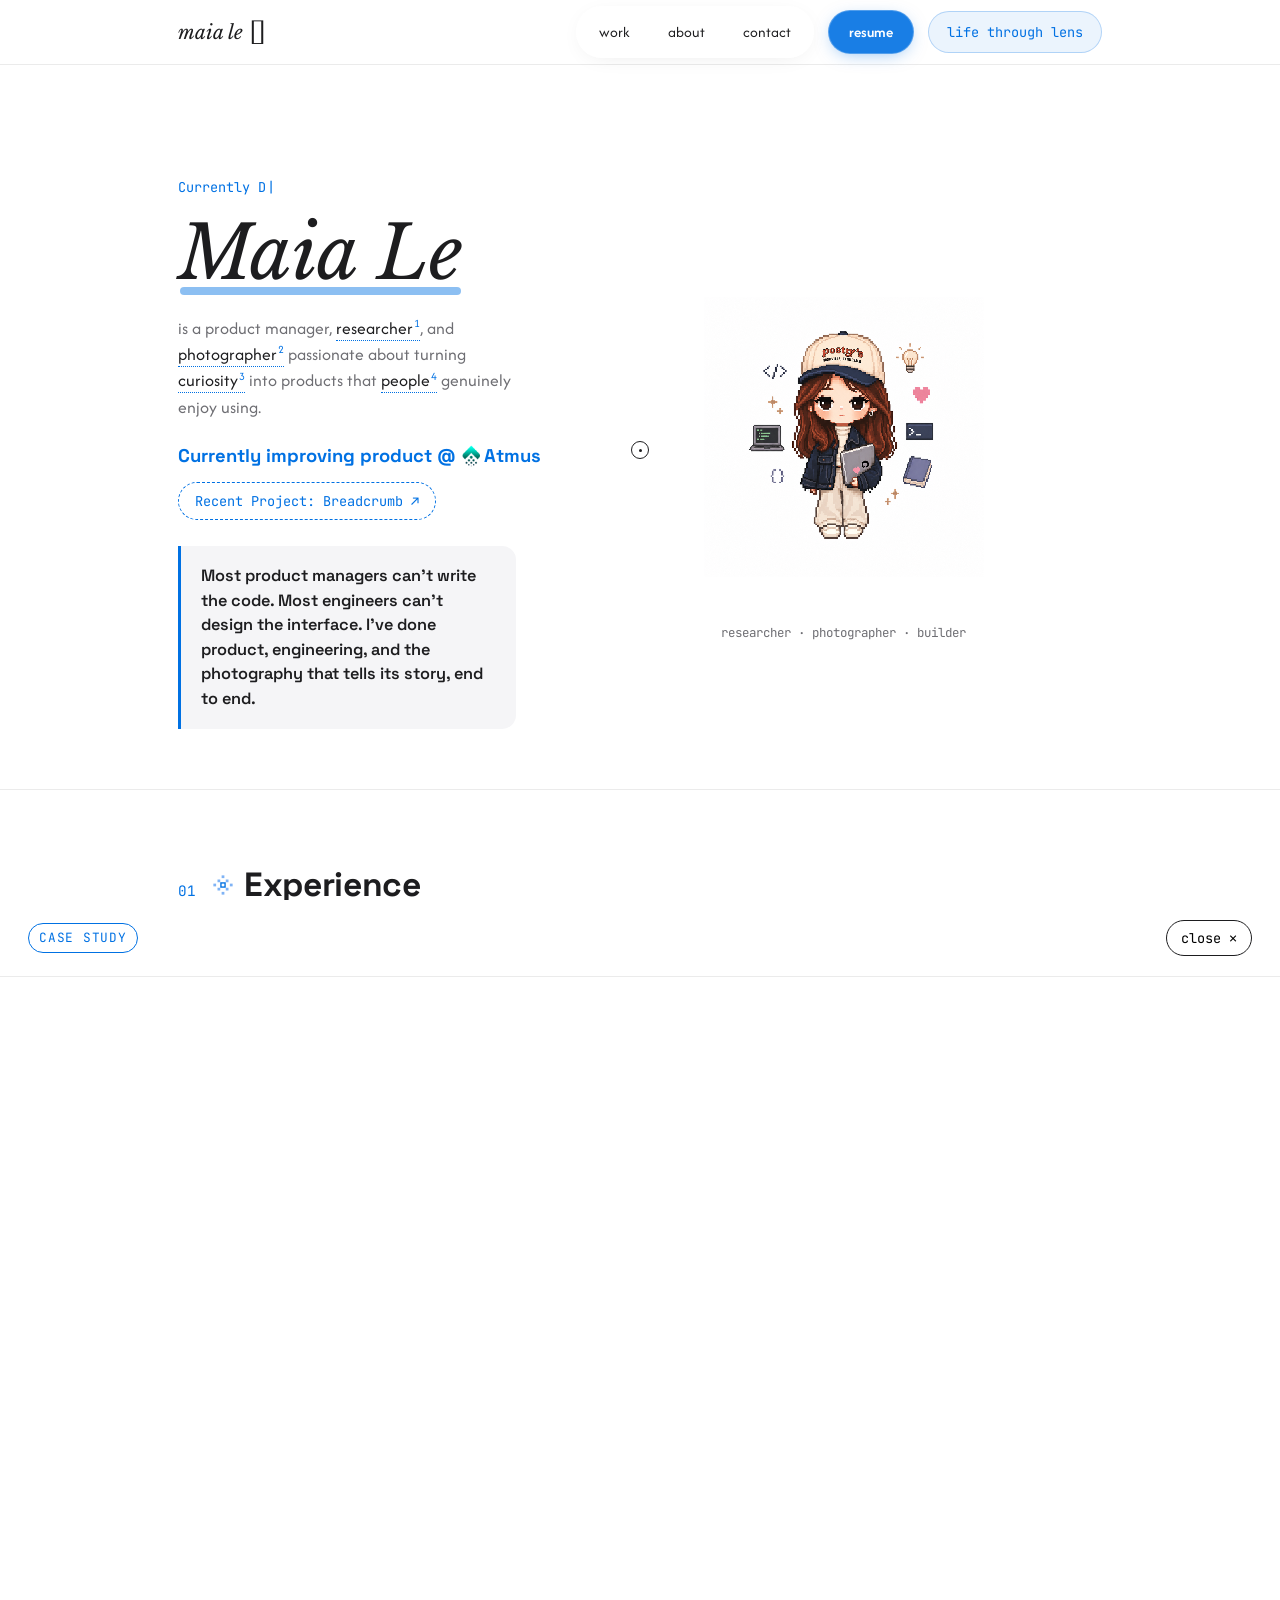
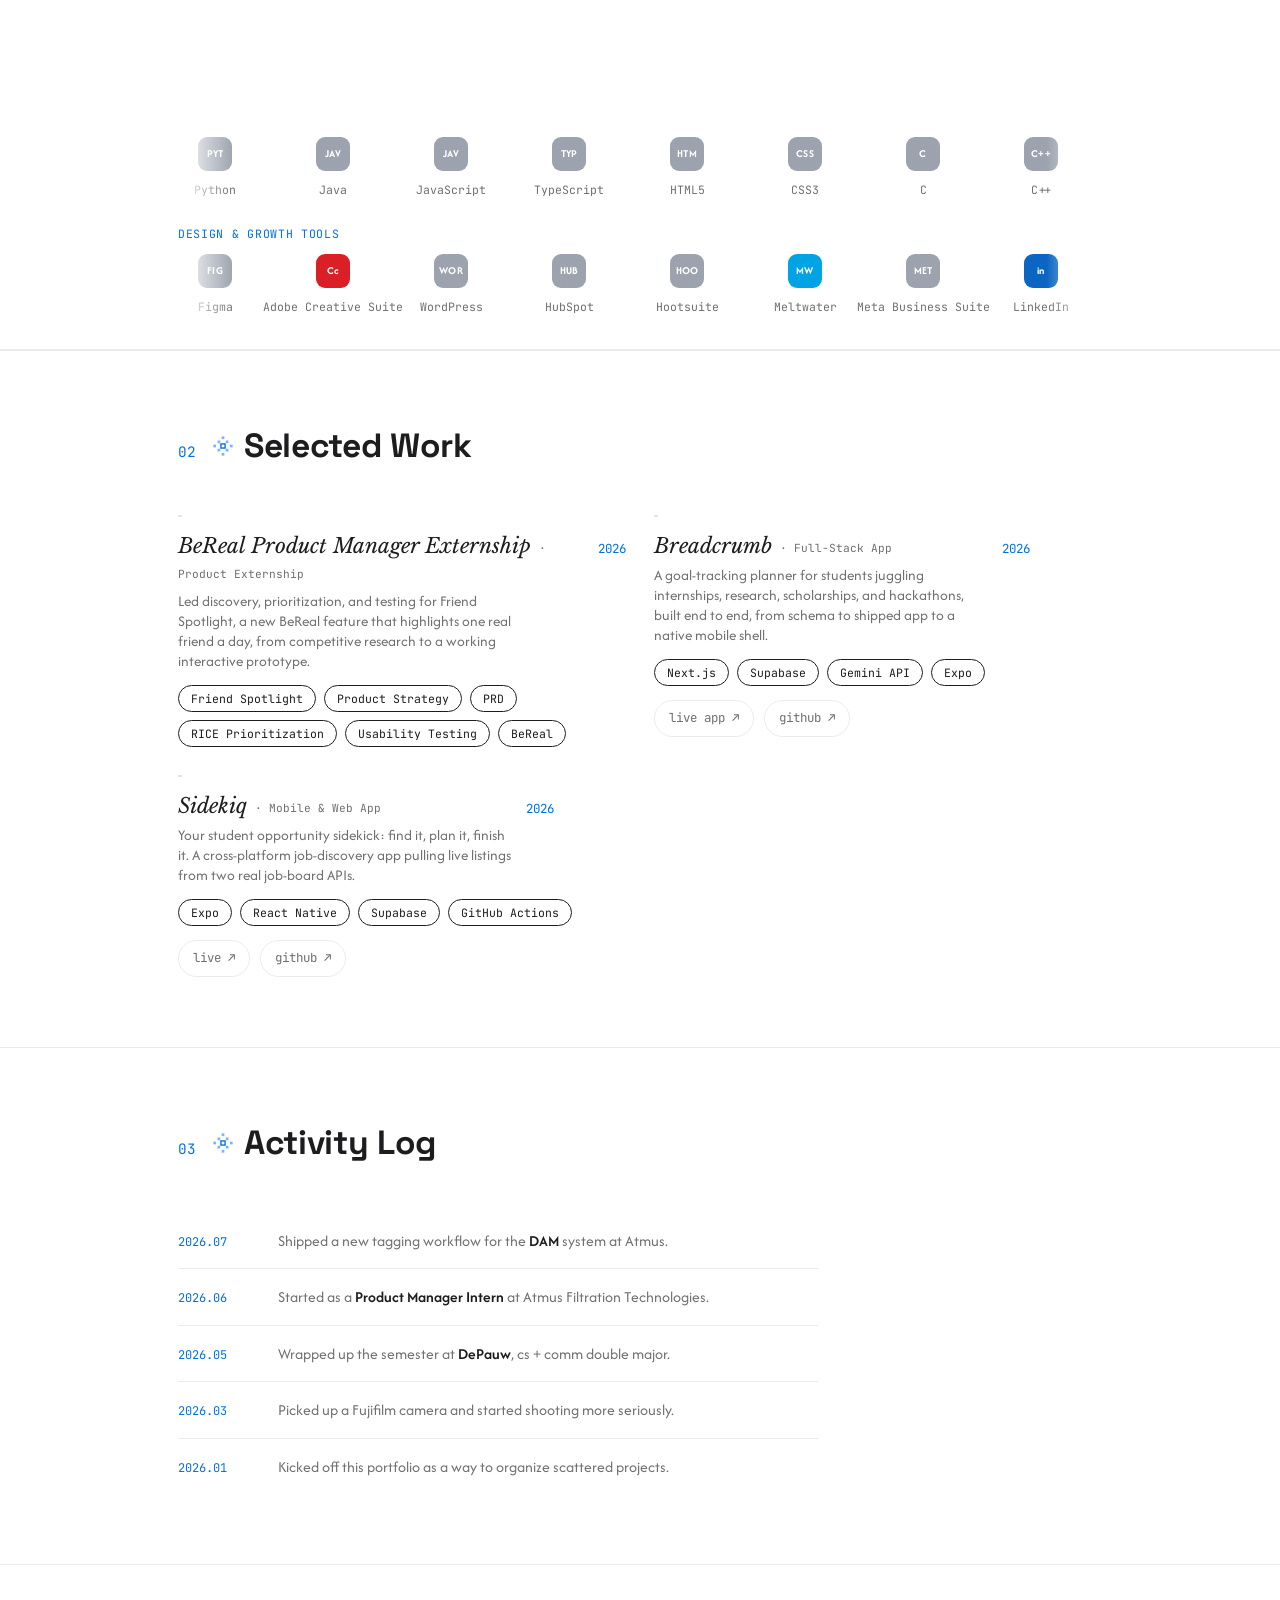
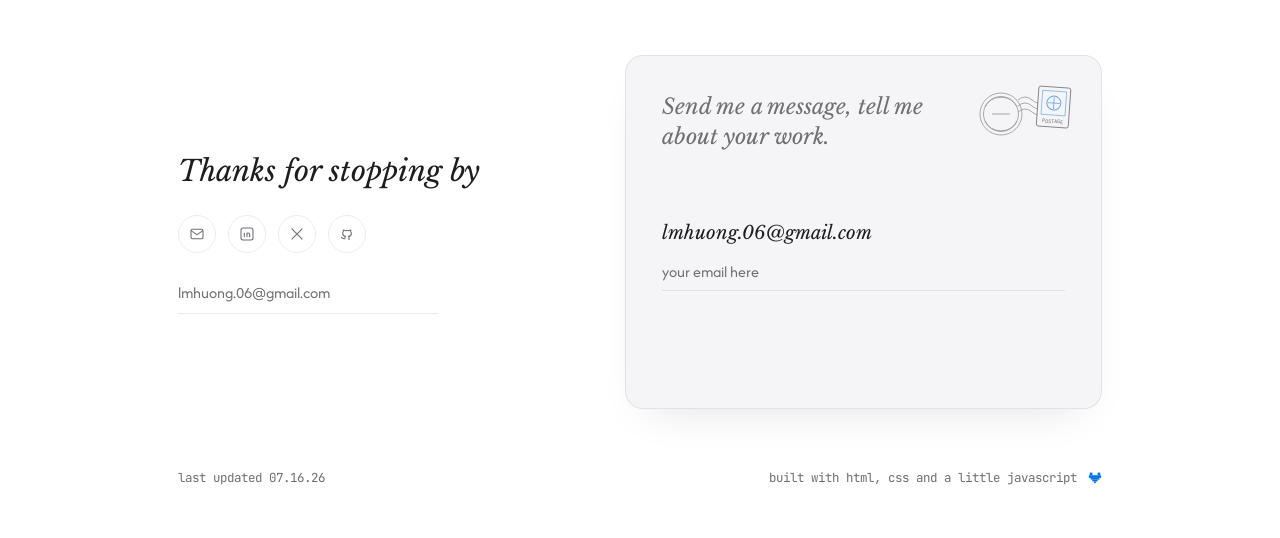
==== commit f0ab2bf5: "Reorder nav buttons: resume before life through lens" ====
--- a/index.html
+++ b/index.html
@@ -981,8 +981,8 @@
         <a href="#" id="navAboutLink">about</a>
         <a href="#contact">contact</a>
       </div>
+      <a class="nav-cta" href="https://drive.google.com/file/d/1qIQvSPjwKrsJSxKgMnyaauqbJeww2t6K/view?usp=sharing" target="_blank" rel="noopener"><span>resume</span></a>
       <a class="cs-link-btn nav-lens-cta" href="#" id="navLensLink">life through lens</a>
-      <a class="nav-cta" href="https://drive.google.com/file/d/1qIQvSPjwKrsJSxKgMnyaauqbJeww2t6K/view?usp=sharing" target="_blank" rel="noopener"><span>resume</span></a>
     </div>
   </div>
 </nav>
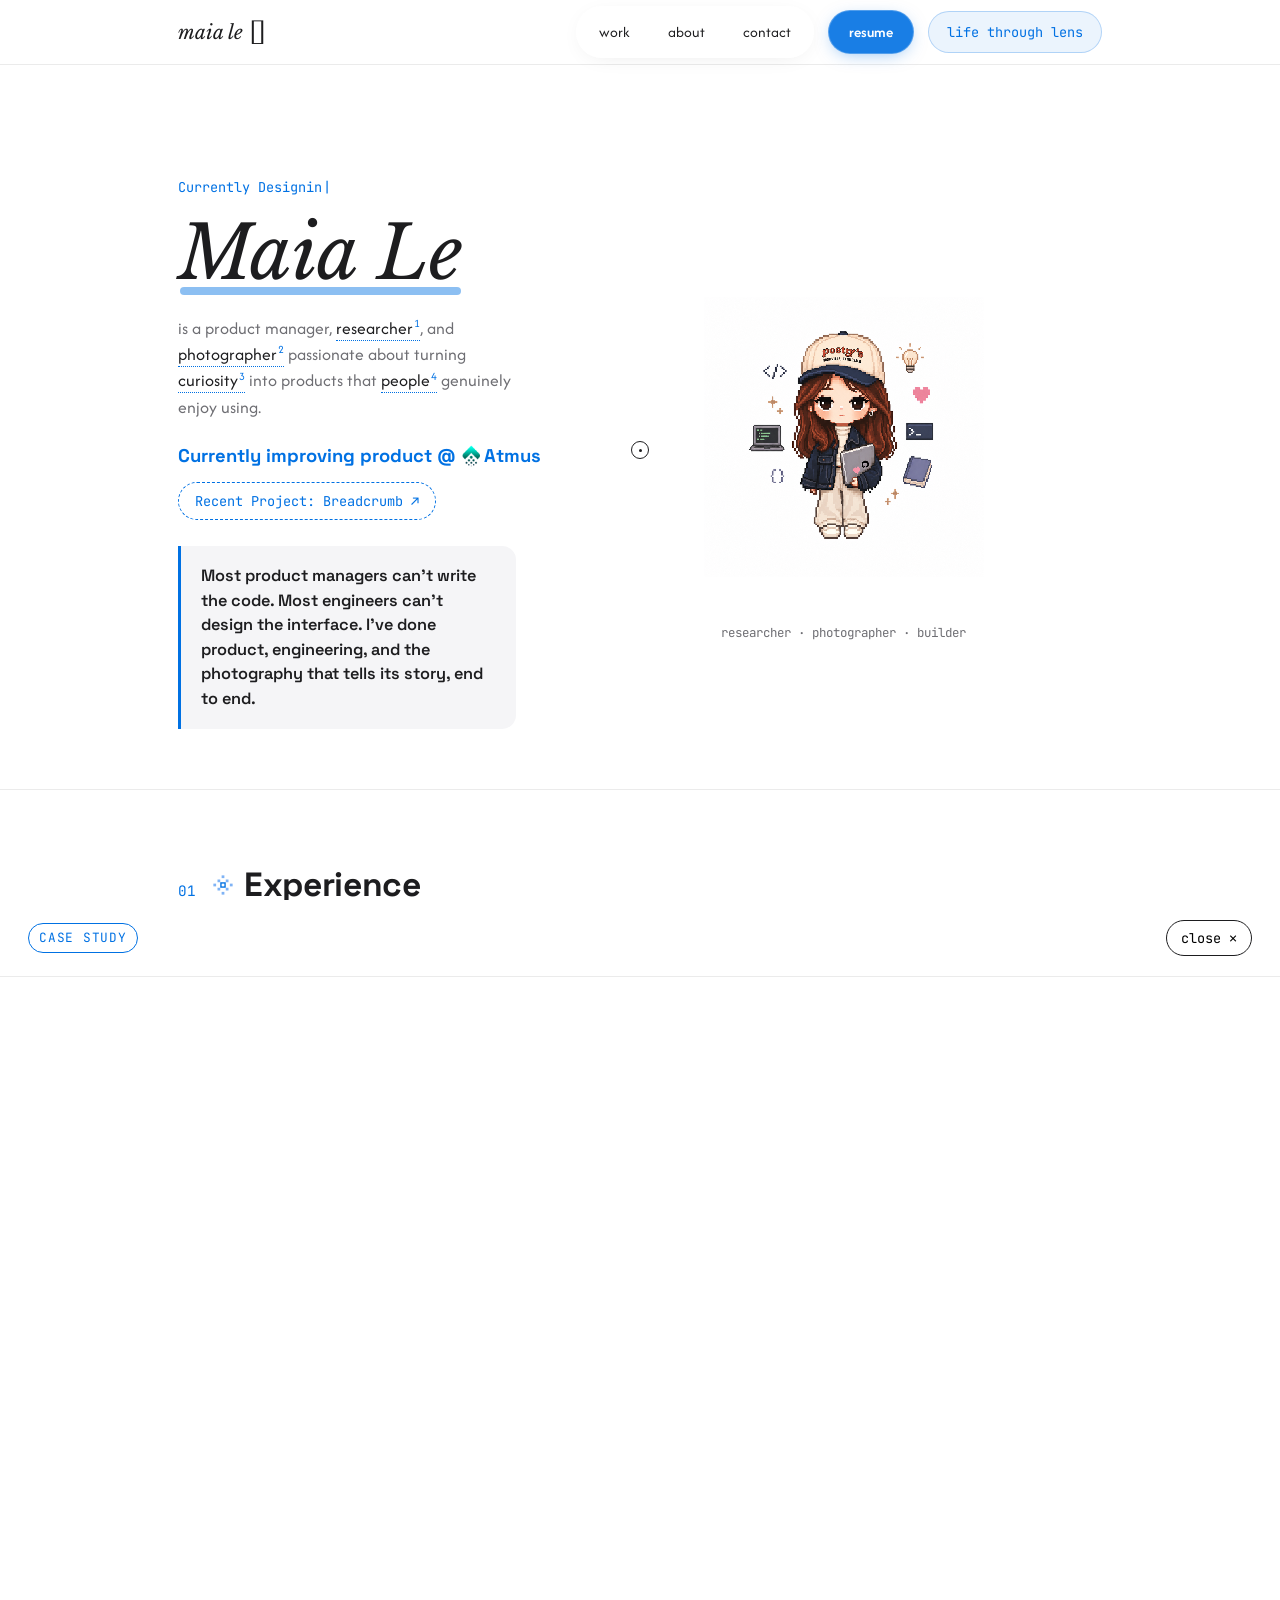
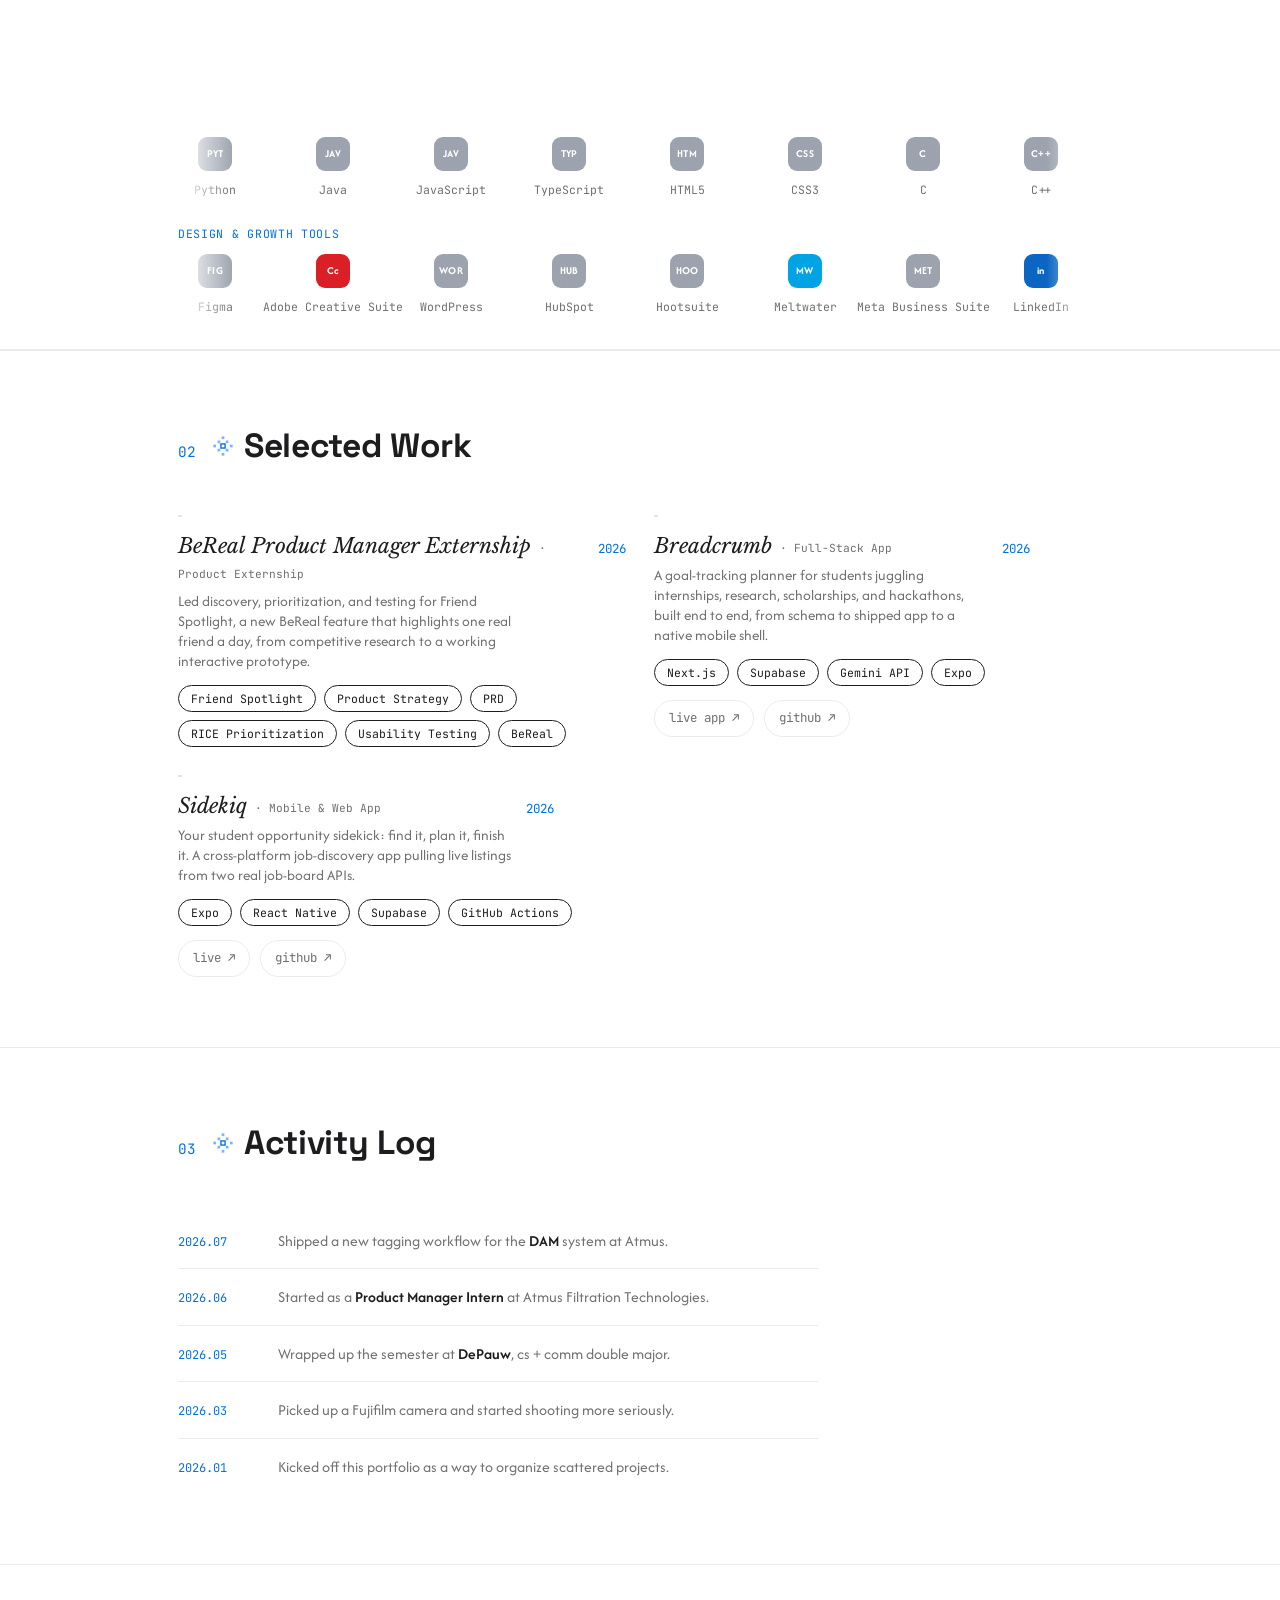
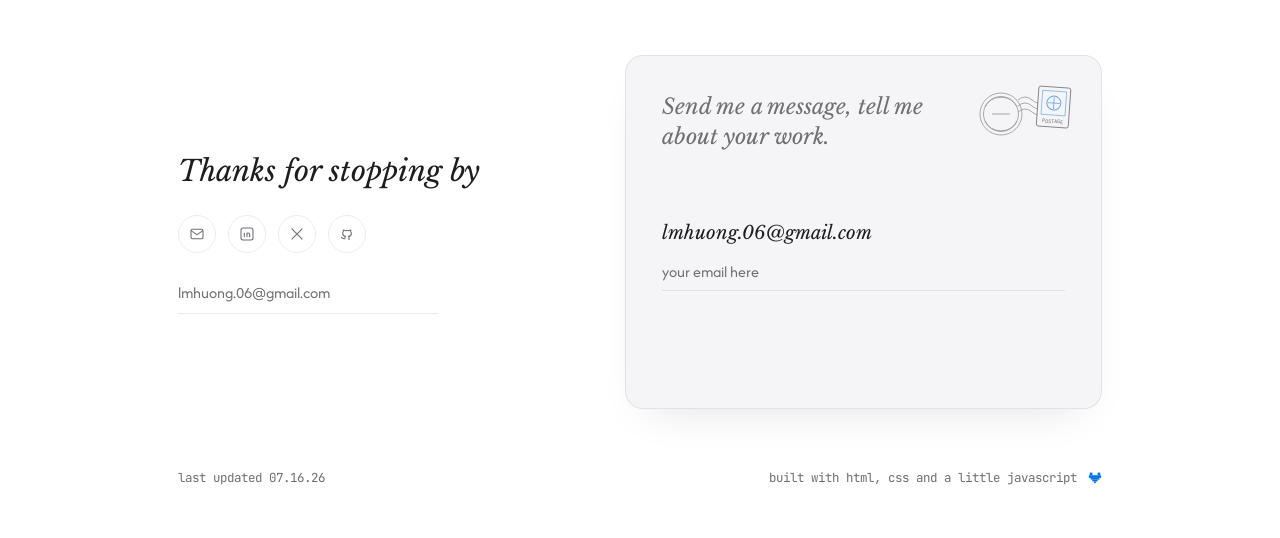
==== commit ecd55fb6: "Trim rotating hero verbs to software/product/creative-relevant terms" ====
--- a/index.html
+++ b/index.html
@@ -2651,7 +2651,7 @@
   // the small "currently ___" tag on the page (kept in sync).
   // ============================================================
   (function initDynamicTitle(){
-    const VERBS = ["Designing", "Building", "Deploying", "Drawing", "Performing On Stage"];
+    const VERBS = ["Designing", "Building", "Deploying"];
     const PREFIX = "Currently ";
     const cycleTextEl = document.getElementById('cycleText');
     let verbIndex = 0;
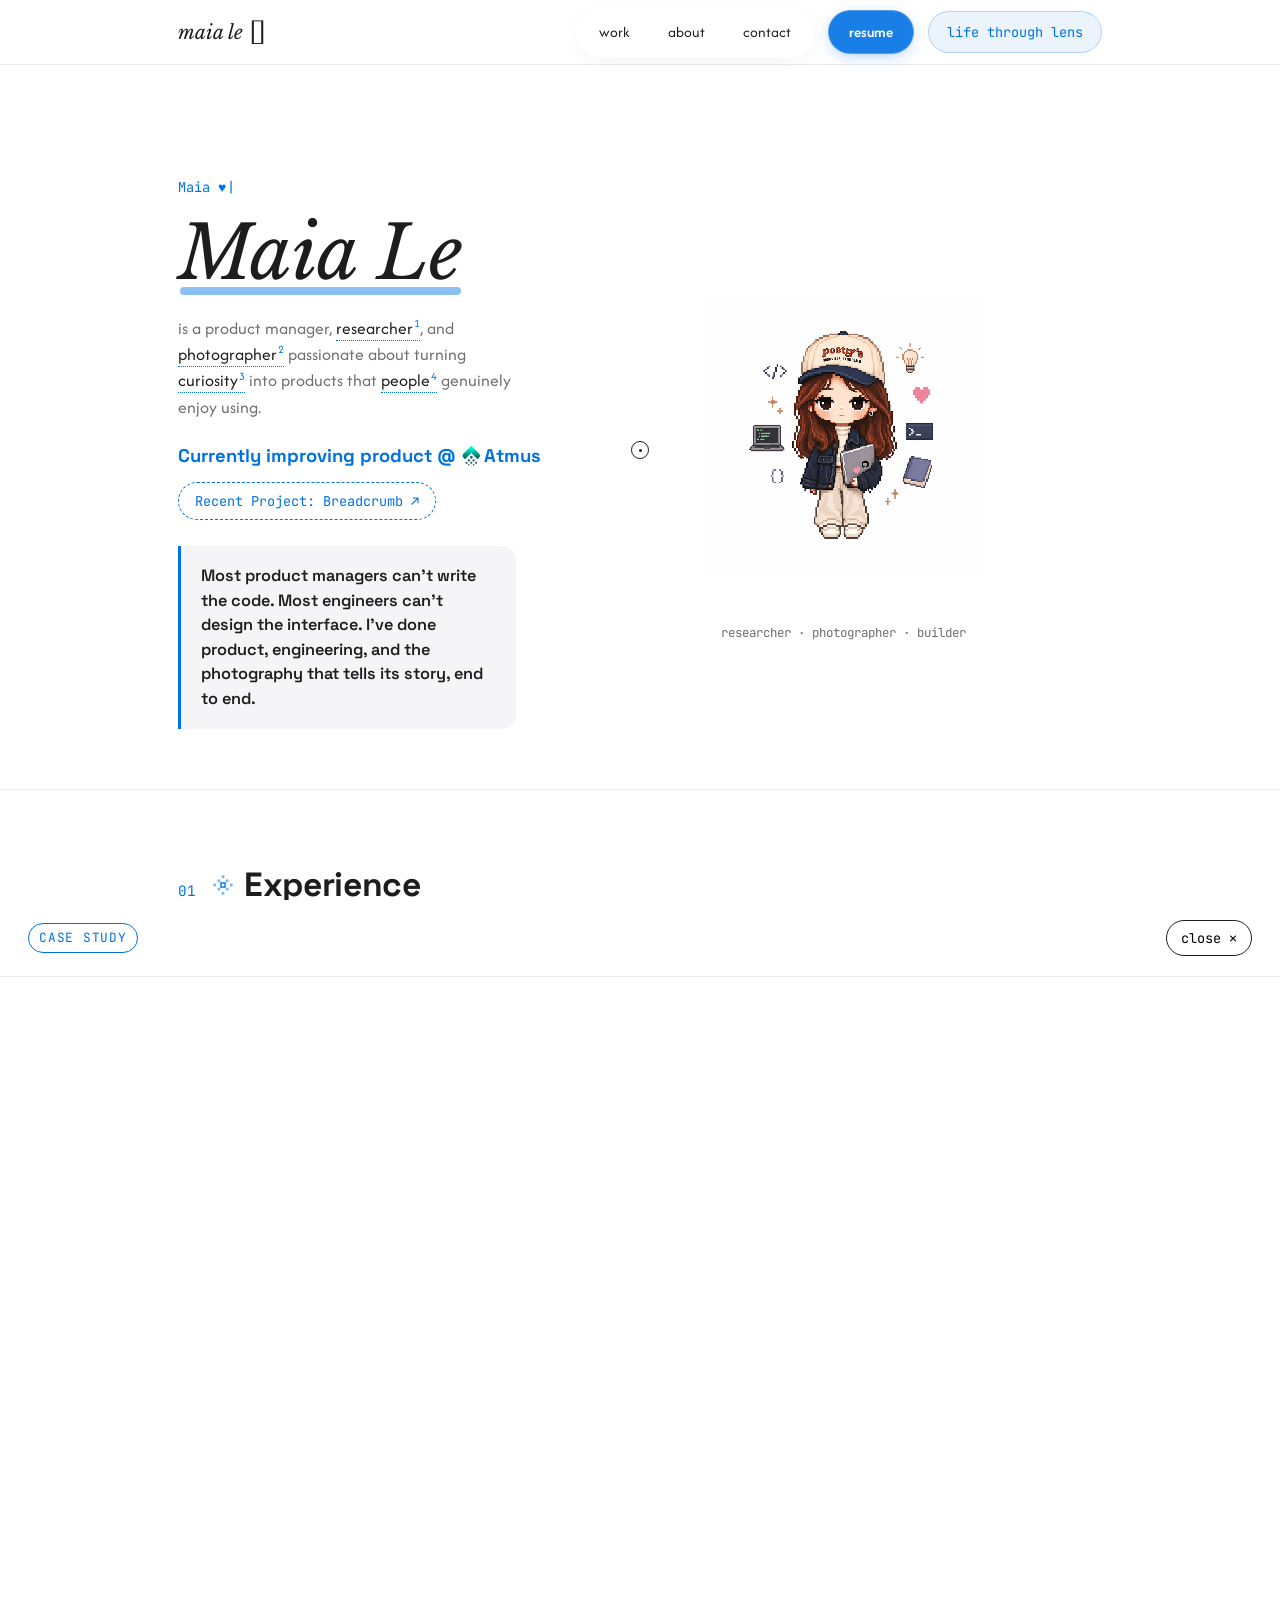
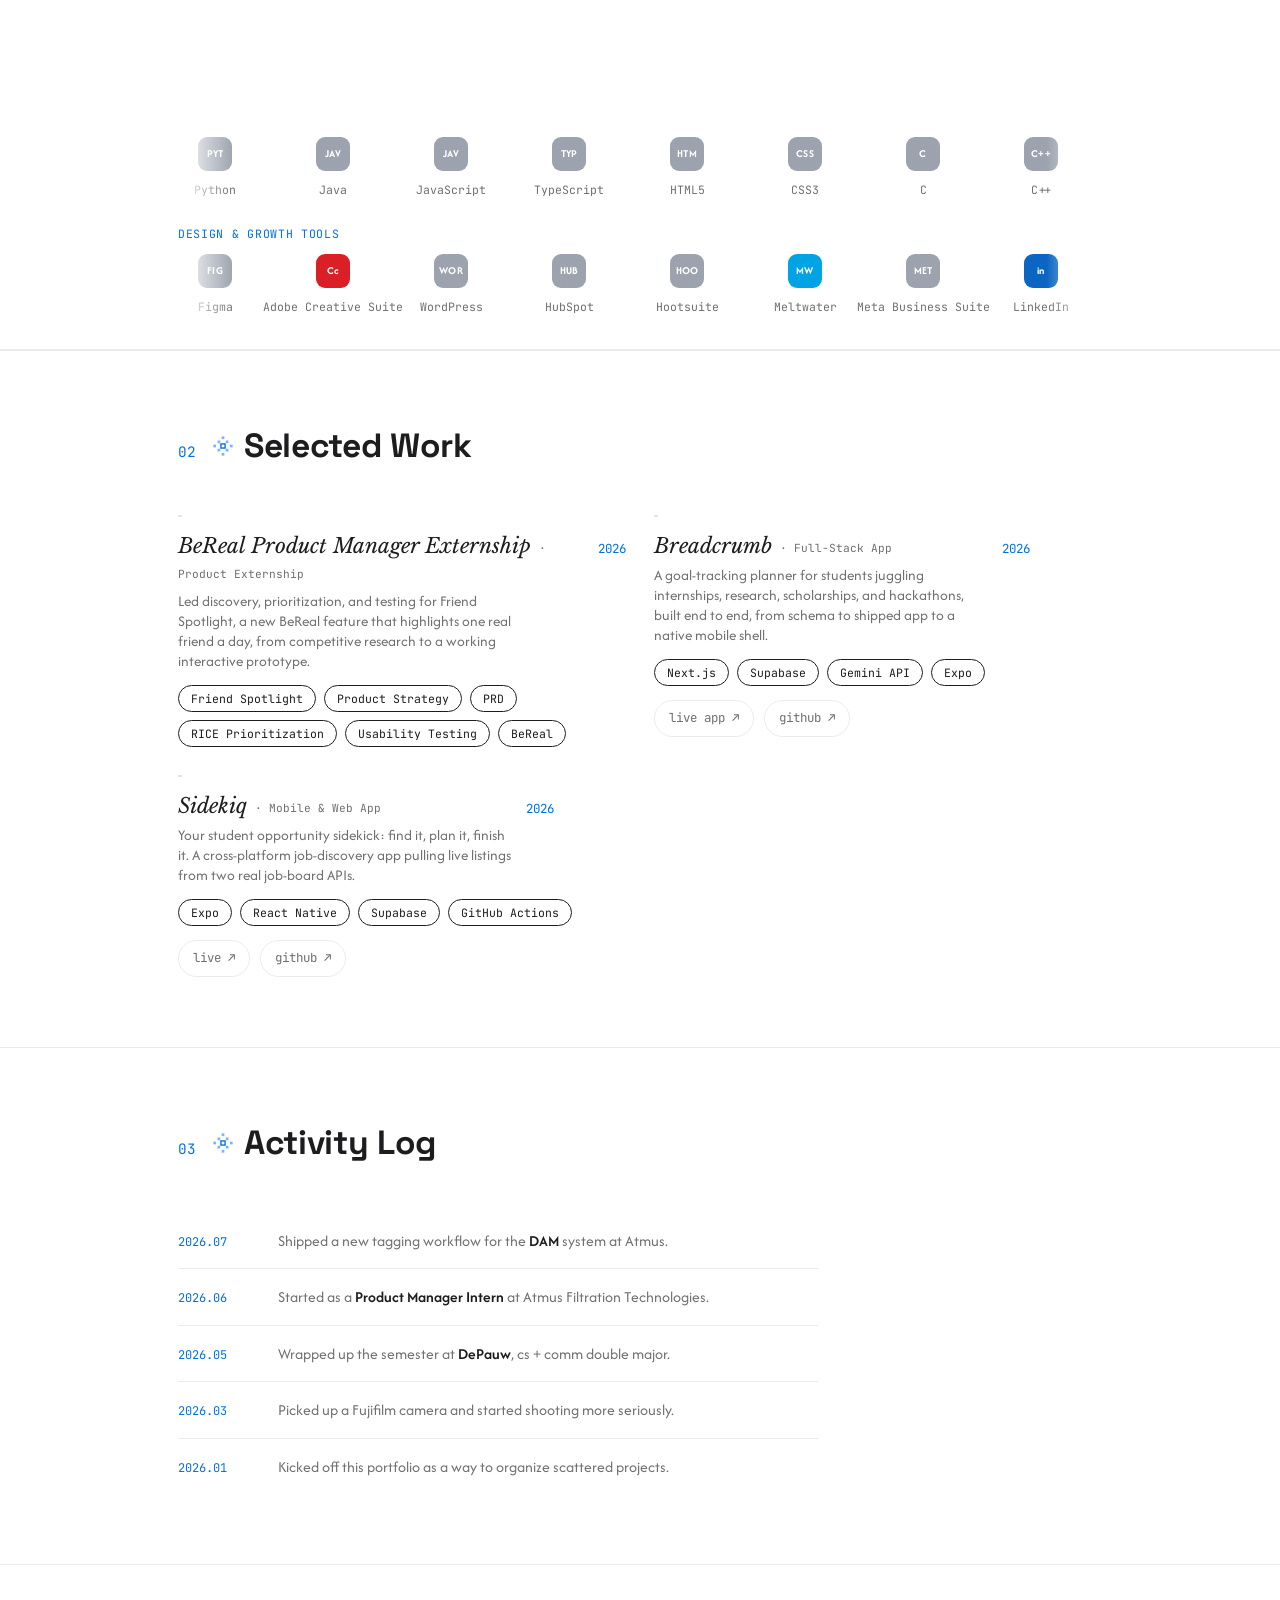
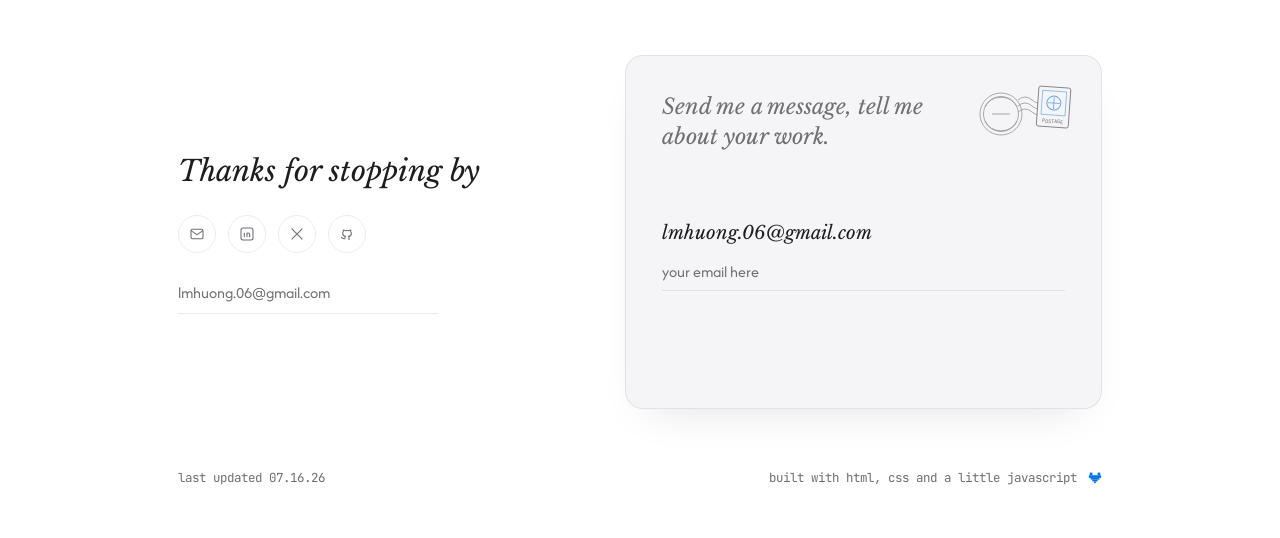
==== commit 93ebc1f5: "Change hero cycle-tag prefix to avoid repeating Currently" ====
--- a/index.html
+++ b/index.html
@@ -2652,7 +2652,7 @@
   // ============================================================
   (function initDynamicTitle(){
     const VERBS = ["Designing", "Building", "Deploying"];
-    const PREFIX = "Currently ";
+    const PREFIX = "Maia ♥ ";
     const cycleTextEl = document.getElementById('cycleText');
     let verbIndex = 0;
 
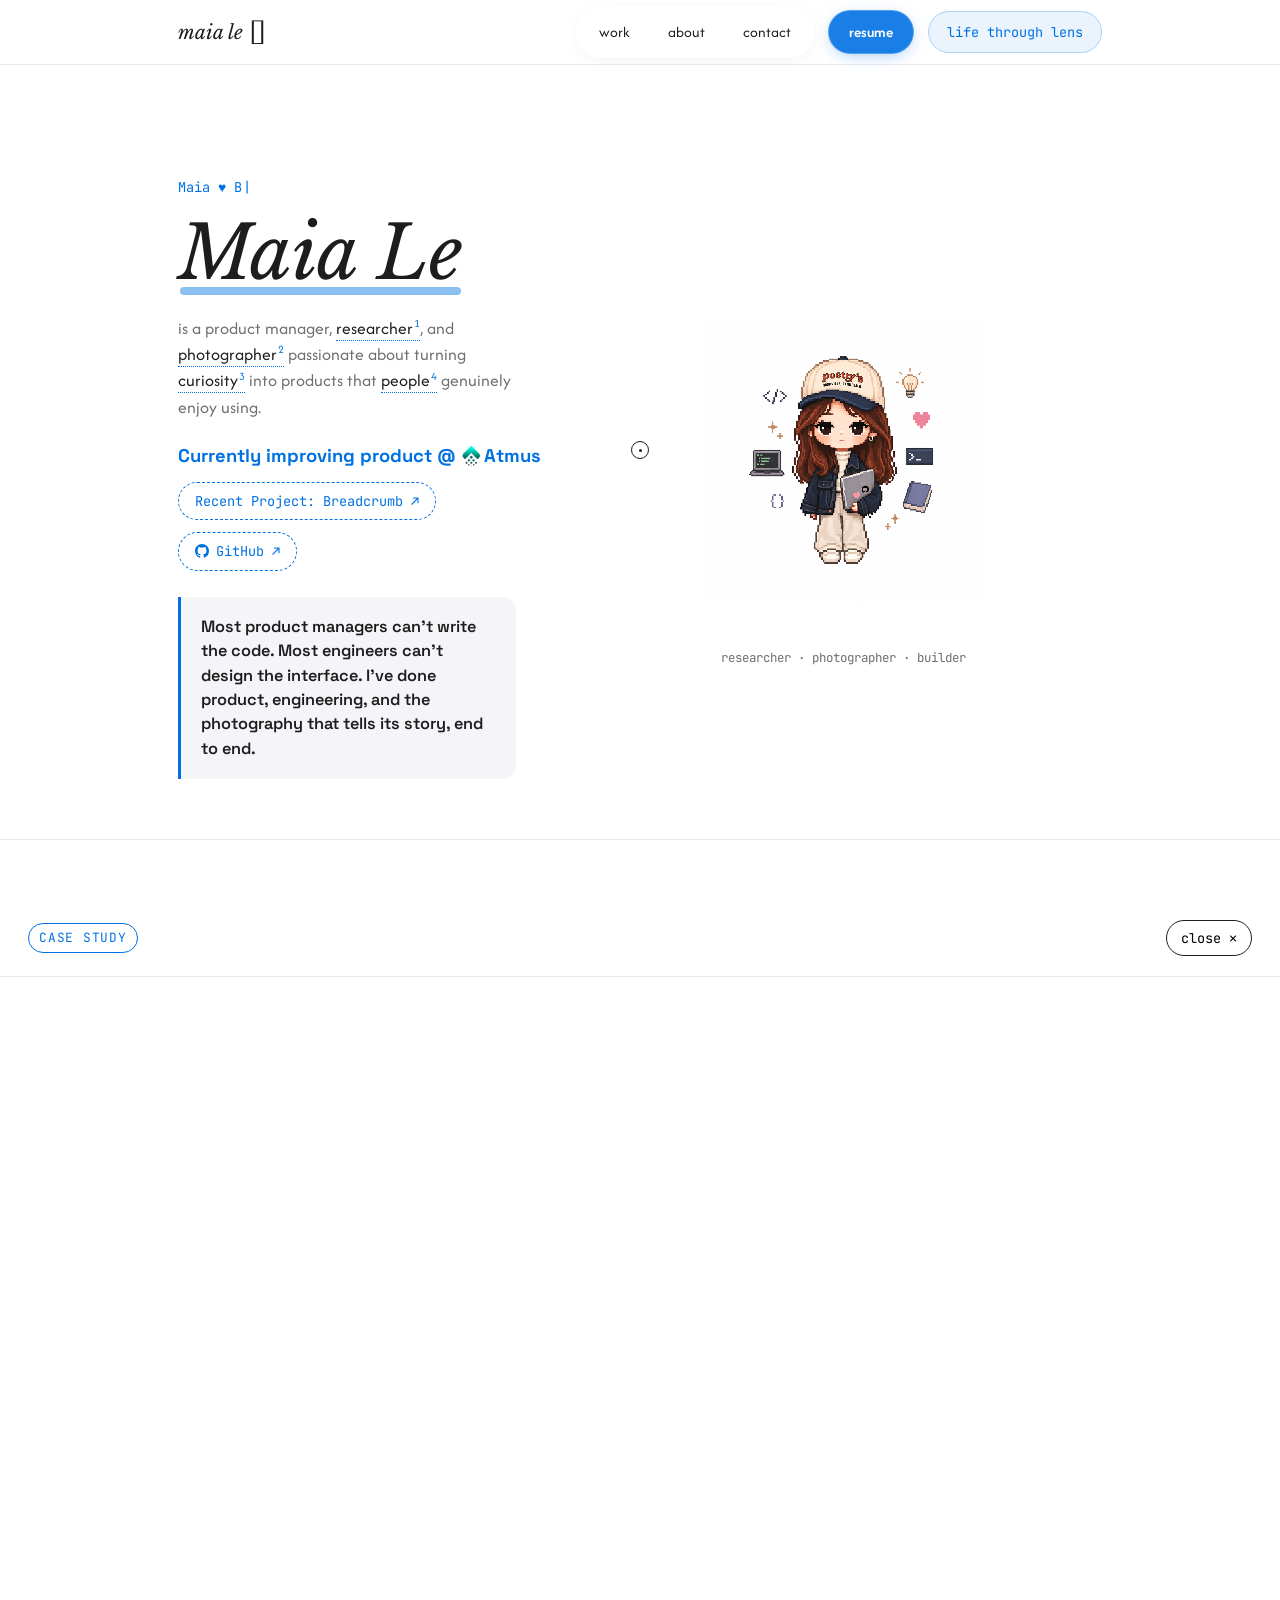
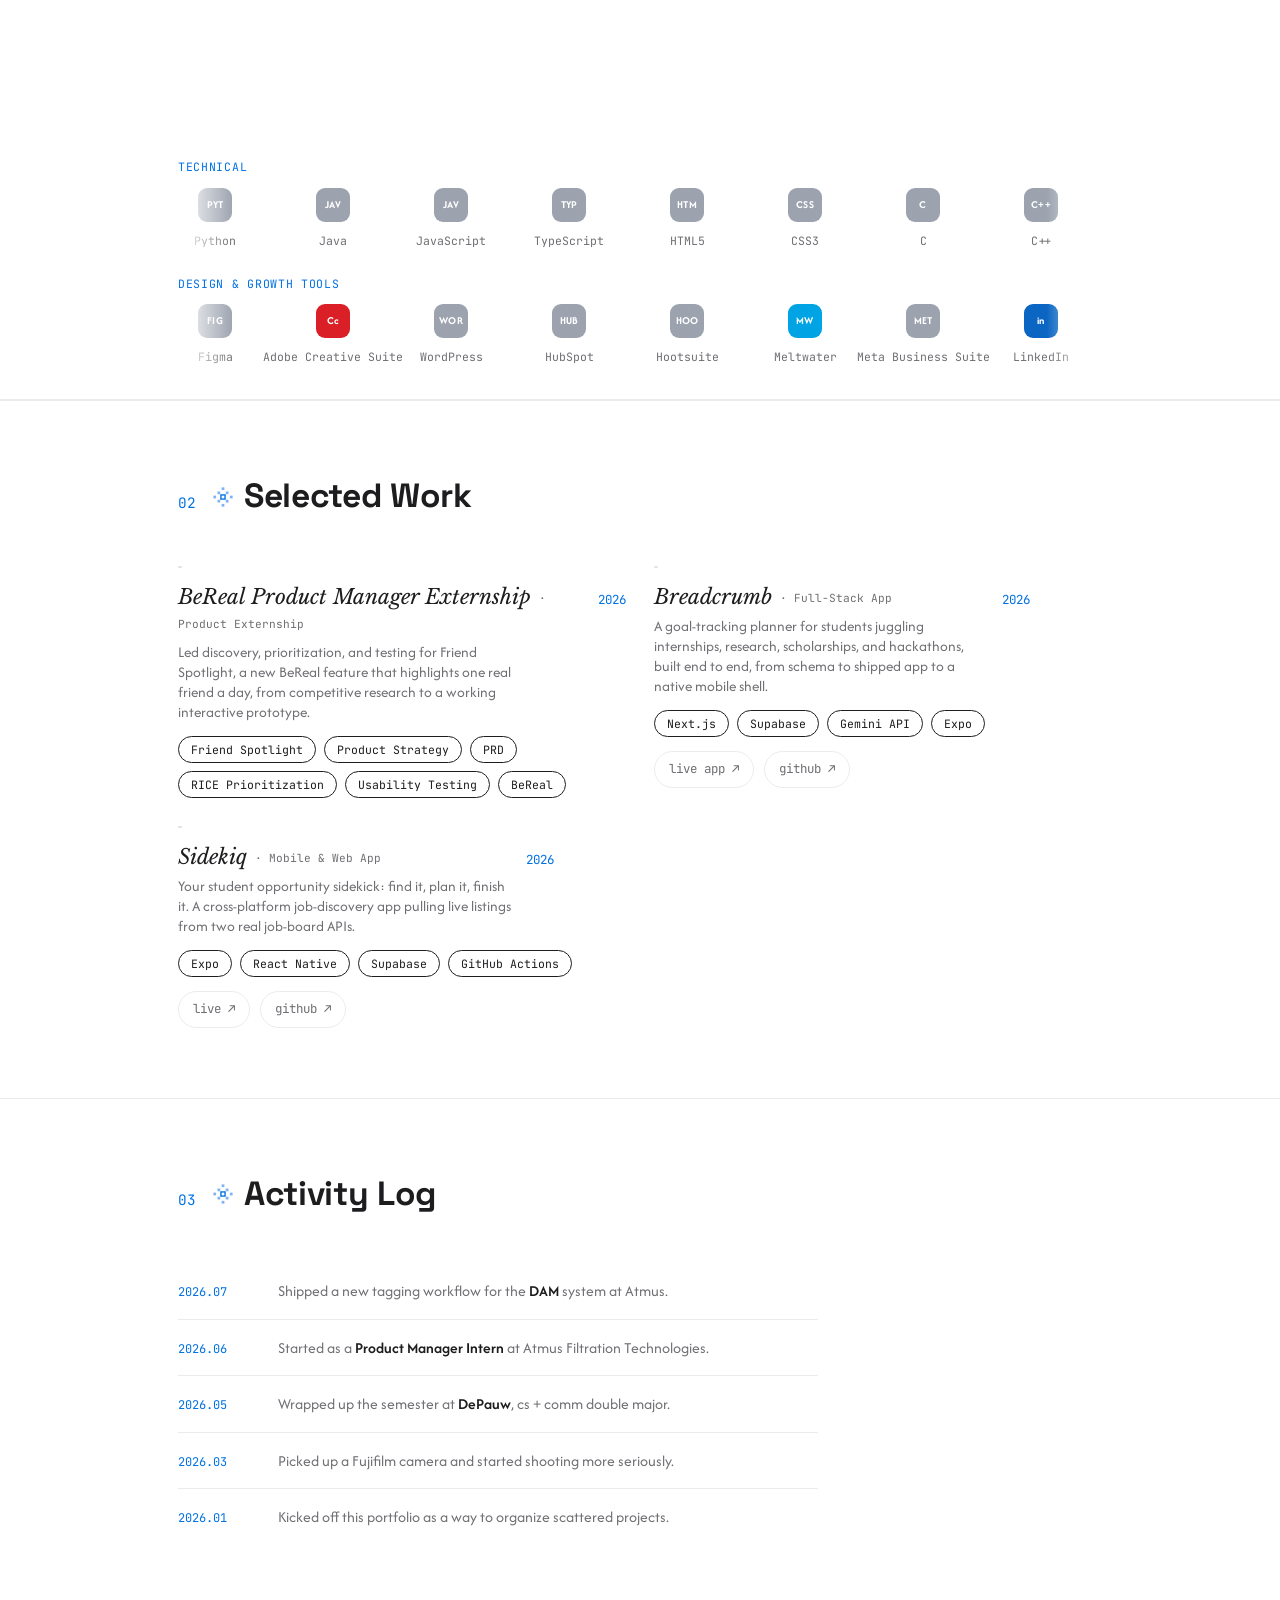
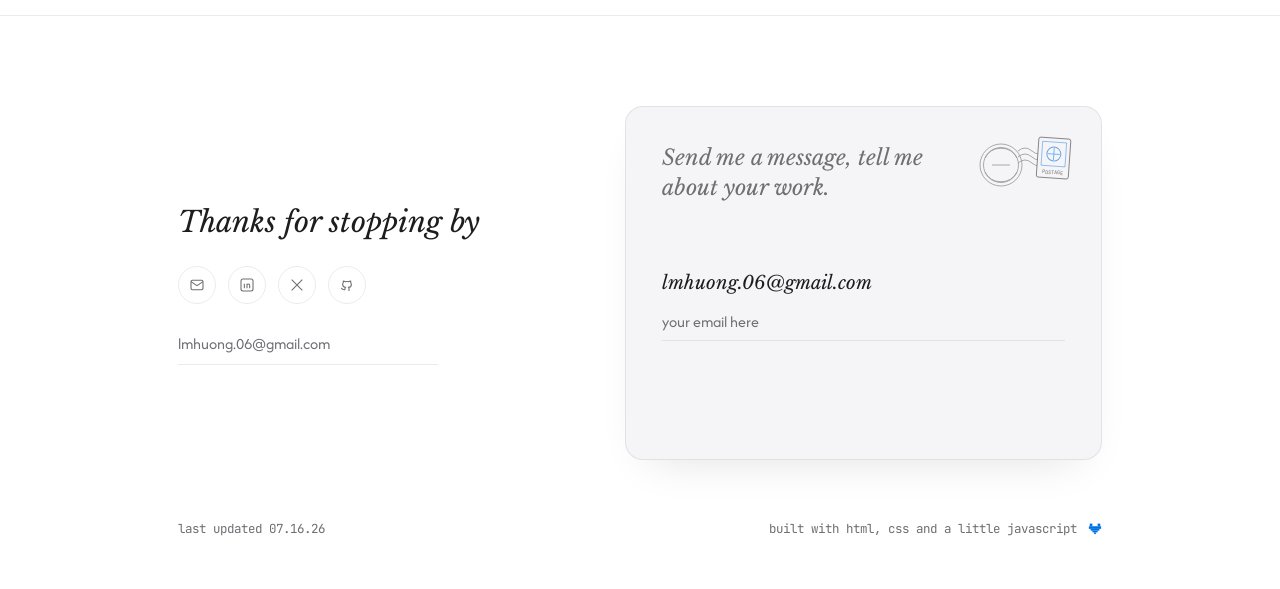
==== commit 2b053a0f: "Add GitHub profile pill button to hero section" ====
--- a/index.html
+++ b/index.html
@@ -236,6 +236,7 @@
     width:22px; height:22px; object-fit:contain;
     vertical-align:-4px; margin:0 2px 0 4px;
   }
+  .status-pills{ display:flex; flex-wrap:wrap; gap:12px; }
   .recent-project-pill{
     display:flex; width:fit-content; align-items:center; gap:6px;
     border:1.5px dashed var(--accent); border-radius:999px;
@@ -245,6 +246,16 @@
     transition:background .15s ease;
   }
   .recent-project-pill:hover{ background:rgba(0,113,227,0.08); }
+  .github-pill{
+    display:flex; width:fit-content; align-items:center; gap:7px;
+    border:1.5px dashed var(--accent); border-radius:999px;
+    padding:8px 16px;
+    font-family:'JetBrains Mono', monospace; font-size:0.85rem;
+    color:var(--accent); cursor:pointer;
+    transition:background .15s ease;
+  }
+  .github-pill:hover{ background:rgba(0,113,227,0.08); }
+  .github-pill svg{ width:14px; height:14px; fill:currentColor; flex:none; }
 
   .unique-point{
     margin-top:26px; padding:18px 20px;
@@ -1015,7 +1026,13 @@
 
       <div class="current-status">
         <a class="current-status-line" href="https://www.atmus.com/" target="_blank" rel="noopener">Currently improving product @ <img src="assets/atmus-icon.png" alt="" class="current-status-icon">Atmus</a>
-        <a class="recent-project-pill" href="#" id="recentProjectLink">Recent Project: Breadcrumb ↗</a>
+        <div class="status-pills">
+          <a class="recent-project-pill" href="#" id="recentProjectLink">Recent Project: Breadcrumb ↗</a>
+          <a class="github-pill" href="https://github.com/maiaPaperTowns" target="_blank" rel="noopener">
+            <svg viewBox="0 0 16 16" aria-hidden="true"><path d="M8 0C3.58 0 0 3.58 0 8c0 3.54 2.29 6.53 5.47 7.59.4.07.55-.17.55-.38 0-.19-.01-.82-.01-1.49-2.01.37-2.53-.49-2.69-.94-.09-.23-.48-.94-.82-1.13-.28-.15-.68-.52-.01-.53.63-.01 1.08.58 1.23.82.72 1.21 1.87.87 2.33.66.07-.52.28-.87.51-1.07-1.78-.2-3.64-.89-3.64-3.95 0-.87.31-1.59.82-2.15-.08-.2-.36-1.02.08-2.12 0 0 .67-.21 2.2.82.64-.18 1.32-.27 2-.27.68 0 1.36.09 2 .27 1.53-1.04 2.2-.82 2.2-.82.44 1.1.16 1.92.08 2.12.51.56.82 1.27.82 2.15 0 3.07-1.87 3.75-3.65 3.95.29.25.54.73.54 1.48 0 1.07-.01 1.93-.01 2.2 0 .21.15.46.55.38A8.01 8.01 0 0 0 16 8c0-4.42-3.58-8-8-8Z"/></svg>
+            GitHub ↗
+          </a>
+        </div>
       </div>
 
       <div class="unique-point">
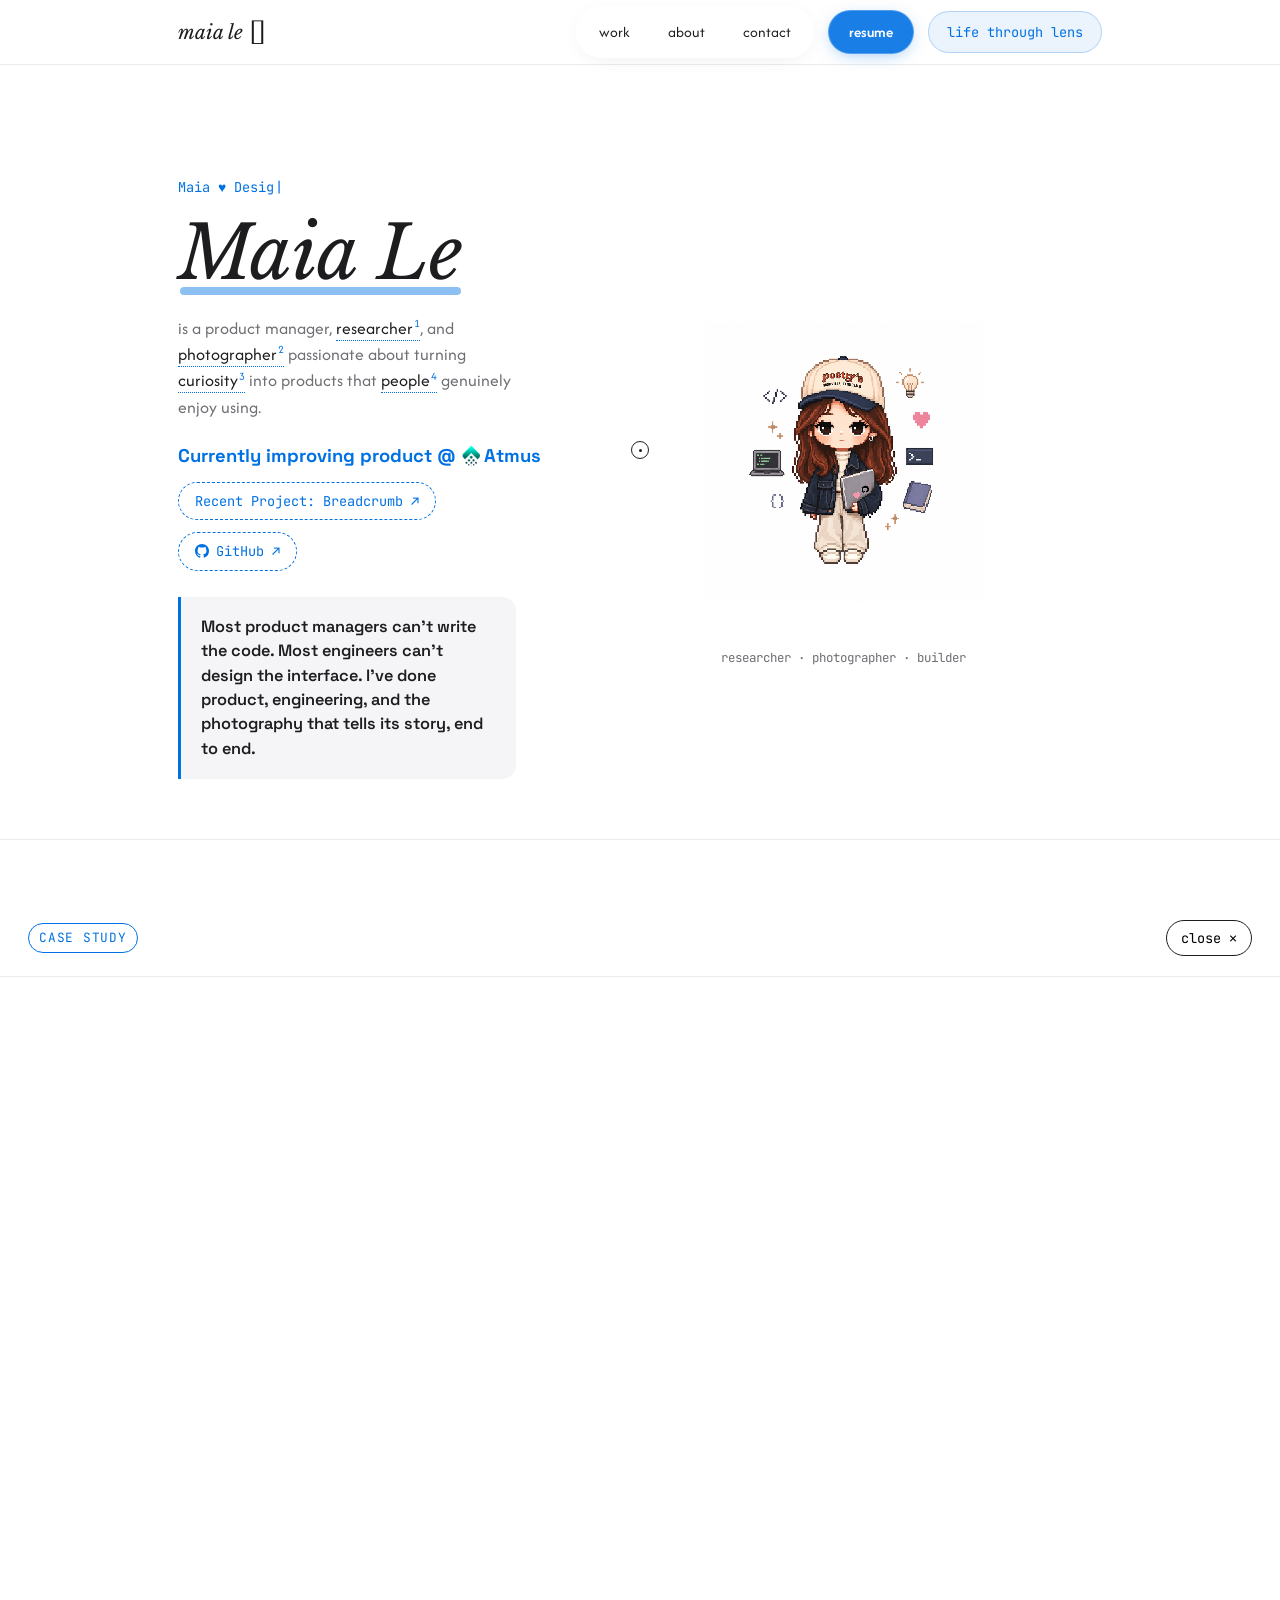
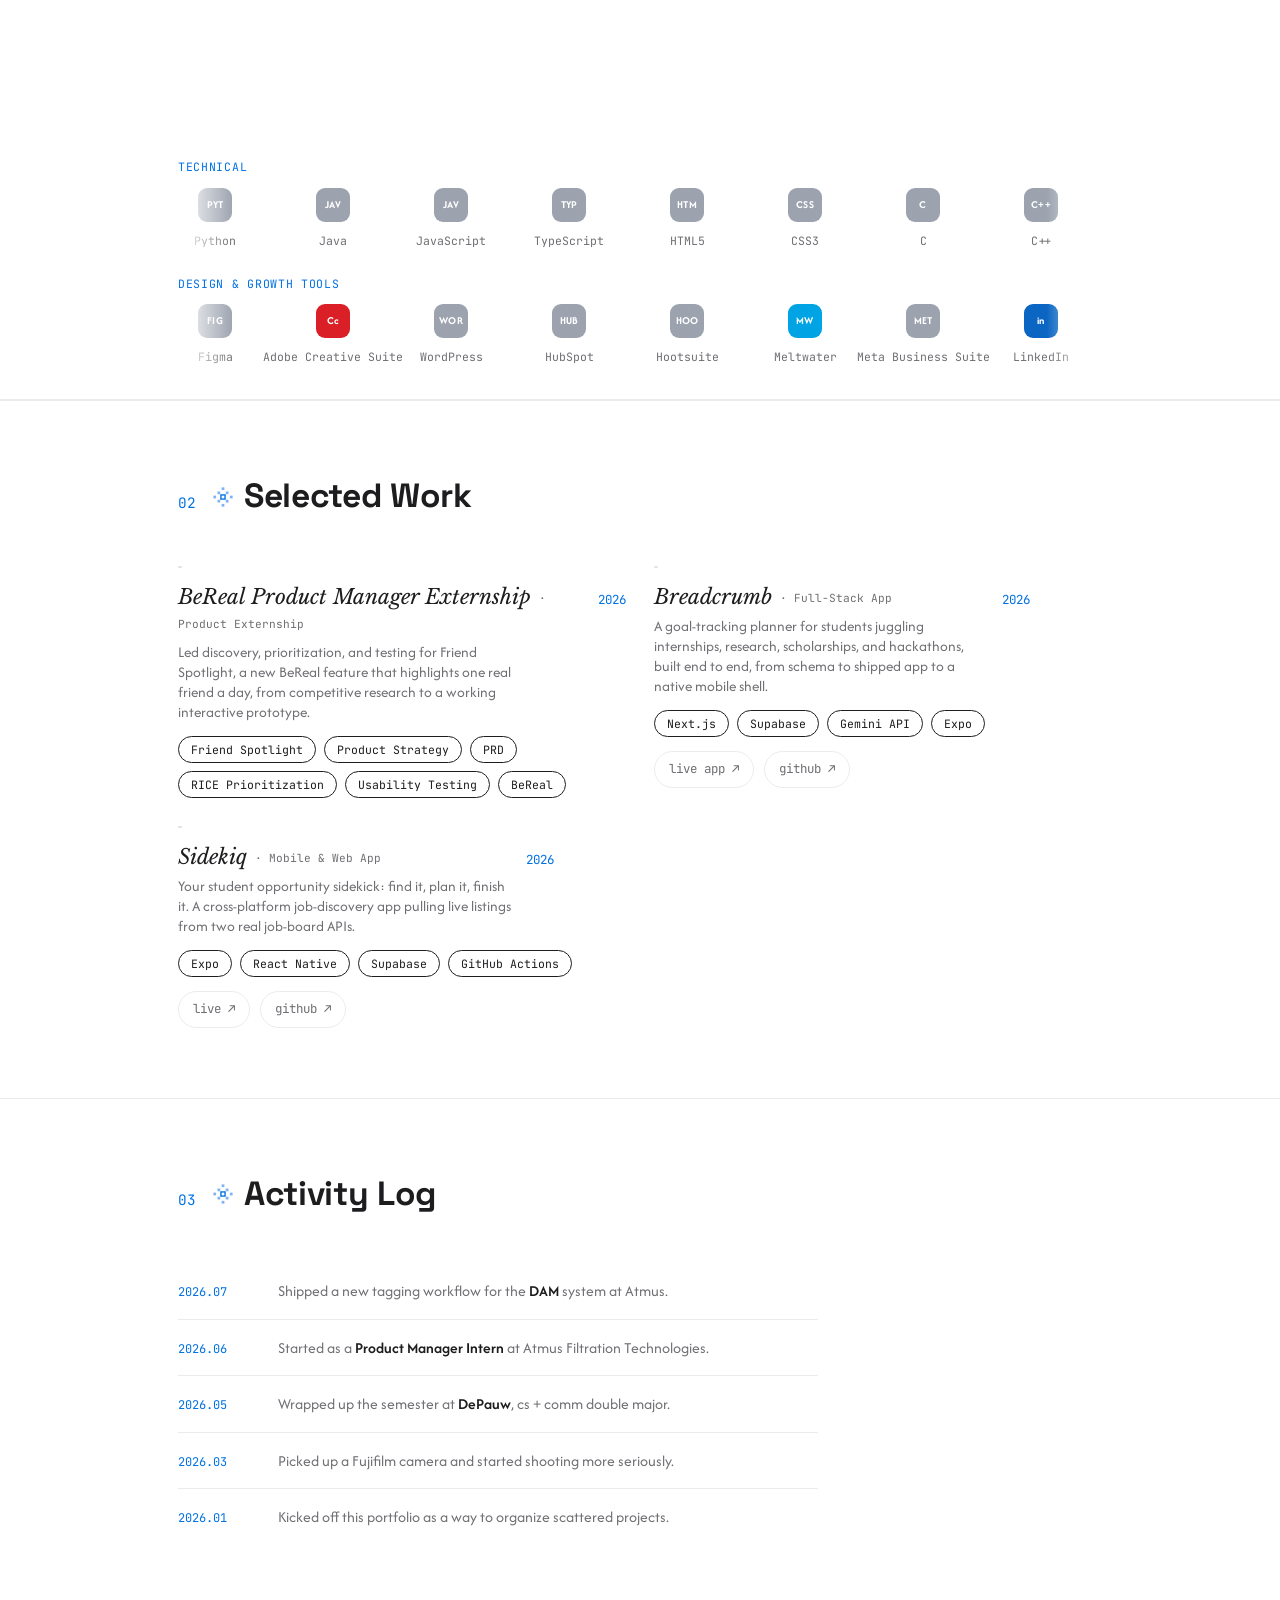
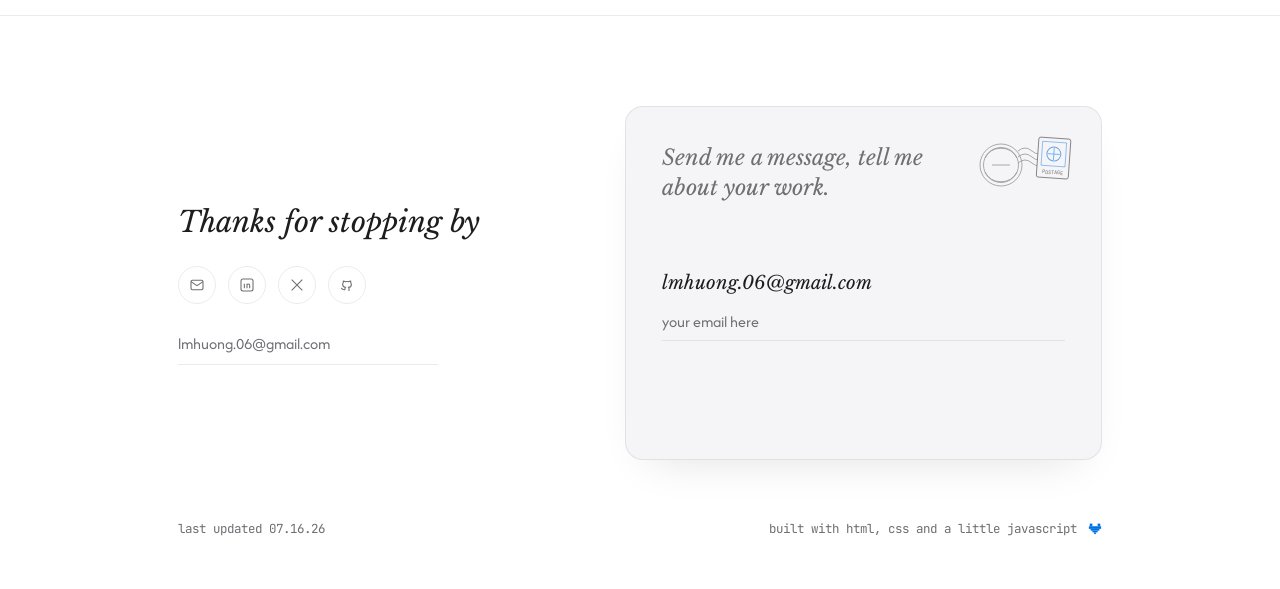
==== commit 91e00c41: "Restore missing bold emphasis in Experience bullets to match resume" ====
--- a/index.html
+++ b/index.html
@@ -1141,9 +1141,9 @@
               <div class="timeline-date">May 2026 – Present</div>
             </div>
             <ul class="cs-list">
-              <li>Led product discovery for the enterprise Acquia DAM platform by interviewing <strong>9 global stakeholders</strong> and mapping content workflows, translating pain points into prioritized requirements and driving a <strong>15% improvement</strong> in asset searchability.</li>
-              <li>Worked with engineering, marketing, IT, cybersecurity, and external vendors to redesign role-based permissions and evaluate AI-powered Natural Language Search (NLS), strengthening governance across <strong>329 users</strong> and enabling scalable management of <strong>20K+ digital assets</strong>.</li>
-              <li>Built Excel data models using PivotTables, Power Query, and advanced formulas to audit and bulk clean metadata for <strong>4K+ digital assets</strong>, improving data integrity and supporting product decisions.</li>
+              <li>Led <strong>product discovery</strong> for the enterprise Acquia DAM platform by interviewing <strong>9 global stakeholders</strong> and mapping content workflows, translating pain points into prioritized requirements and driving a <strong>15% improvement in asset searchability</strong>.</li>
+              <li>Worked with engineering, marketing, IT, cybersecurity, and external vendors to redesign role-based permissions and evaluate <strong>AI-powered Natural Language Search (NLS)</strong> for the <strong>enterprise Acquia DAM platform</strong>, strengthening governance across <strong>329 users</strong> and enabling scalable management of <strong>20K+ digital assets</strong>.</li>
+              <li>Built <strong>Excel data models</strong> using <strong>PivotTables, Power Query, and advanced formulas</strong> to audit and <strong>bulk clean</strong> metadata for <strong>4K+ digital assets</strong>, improving data integrity and supporting product decisions.</li>
               <li>Researched and benchmarked <strong>9+ competitor sustainability campaigns</strong> to evaluate navigation, content strategy, and launch experiences, proposing a new landing page and feature improvements for Atmus' FY25 Sustainability Report.</li>
             </ul>
           </div>
@@ -1153,9 +1153,9 @@
               <div class="timeline-date">Feb 2026 – May 2026</div>
             </div>
             <ul class="cs-list">
-              <li>Conducted user research for the university-wide migration from legacy e-Services to Workday Student, gathering feedback from students, faculty, and staff to inform product improvements for a <strong>1,900+ user</strong> campus community.</li>
-              <li>Collaborated cross-functionally with IT, data engineering, academic stakeholders, and leadership to map end-to-end user workflows in Lucidchart, prioritizing enhancements for registration, financial, and account management.</li>
-              <li>Developed <strong>14+ product enablement resources</strong> and validated workflows in the Workday testing environment, reducing onboarding friction by <strong>15%</strong> and improving platform accessibility by <strong>12%</strong>.</li>
+              <li>Conducted <strong>user research</strong> for the university-wide migration from legacy e-Services to Workday Student, gathering feedback from students, faculty, and staff to inform product improvements for a <strong>1,900+ user</strong> campus community.</li>
+              <li>Collaborated cross-functionally with IT, data engineering, academic stakeholders, and leadership to map <strong>end-to-end user workflows</strong> in Lucidchart, prioritizing enhancements for registration, financial, and account management.</li>
+              <li>Developed <strong>14+ product enablement resources</strong> and validated workflows in the Workday testing environment, reducing <strong>onboarding friction</strong> by <strong>15%</strong> and improving <strong>platform accessibility</strong> by <strong>12%</strong>.</li>
             </ul>
           </div>
           <div class="timeline-item">
@@ -1164,9 +1164,9 @@
               <div class="timeline-date">Nov 2025 – Present</div>
             </div>
             <ul class="cs-list">
-              <li>Developed an AI-powered SaaS quiz platform using React, Firebase, AWS, and OpenAI APIs, enabling users to create personalized quizzes, collect user insights, and automate lead generation workflows.</li>
-              <li>Built end-to-end product experiences including admin dashboards, analytics views, and interactive quiz interfaces, improving usability across creator and participant workflows through responsive React-based design.</li>
-              <li>Implemented scalable backend services with Firebase, AWS, and OpenAI integrations, reducing response latency by <strong>20%</strong> while enabling AI-generated feedback, secure data storage, and real-time user interactions.</li>
+              <li>Developed an <strong>AI-powered SaaS quiz platform</strong> using <strong>React, Firebase, AWS, and OpenAI APIs</strong>, enabling users to create personalized quizzes, collect user insights, and automate lead generation workflows.</li>
+              <li>Built end-to-end product experiences including <strong>admin dashboards, analytics views, and interactive quiz interfaces</strong>, improving usability across creator and participant workflows through responsive React-based design.</li>
+              <li>Implemented scalable backend services with <strong>Firebase, AWS, and OpenAI integrations</strong>, reducing response latency by <strong>20%</strong> while enabling AI-generated feedback, secure data storage, and real-time user interactions.</li>
             </ul>
           </div>
           <div class="timeline-item">
@@ -1175,9 +1175,9 @@
               <div class="timeline-date">Oct 2024 – Feb 2026</div>
             </div>
             <ul class="cs-list">
-              <li>Partnered with UX/UI designers and researchers to translate user pain points into <strong>12+ customer-facing features</strong> using PHP, MySQL, BigTree CMS, and RESTful APIs, improving engagement for <strong>5,000+ daily users</strong>.</li>
-              <li>Collaborated cross-functionally with product managers, communications directors, and software engineers to migrate the university website to BigTree CMS, coordinating development in Asana and reducing deployment time by <strong>30%</strong>.</li>
-              <li>Conducted data analytics using Google Analytics and Excel to identify friction in admissions workflows, prioritize UX improvements, and optimize conversion, increasing form completion by <strong>15%</strong>.</li>
+              <li>Partnered with <strong>UX/UI designers</strong> and researchers to translate user pain points into <strong>12+ customer-facing features</strong> using PHP, MySQL, BigTree CMS, and RESTful APIs, improving engagement for <strong>5,000+ daily users</strong>.</li>
+              <li>Collaborated cross-functionally with <strong>product managers, communications directors, and software engineers</strong> to migrate the university website to BigTree CMS, coordinating development in Asana and reducing deployment time by <strong>30%</strong>.</li>
+              <li>Conducted <strong>data analytics</strong> using Google Analytics and Excel to identify friction in admissions workflows, prioritize UX improvements, and optimize conversion, increasing form completion by <strong>15%</strong>.</li>
             </ul>
           </div>
         </div>
@@ -1192,7 +1192,7 @@
               <div class="timeline-date">May 2025 – Present</div>
             </div>
             <ul class="cs-list">
-              <li>Lead a <strong>200+ member</strong> technical community, managing an <strong>$8,000 annual budget</strong> and team of 5, organizing <strong>14+ technical workshops</strong> and events, expanding conference participation (Grace Hopper, Tapia, WECode), and driving an engagement strategy that grew membership by <strong>140%</strong> and reached <strong>144K+ viewers</strong>.</li>
+              <li>Lead a <strong>200+ member</strong> technical community, managing an <strong>$8,000 annual budget</strong> and team of 5, organizing <strong>14+ technical workshops</strong> and events, expanding conference participation (<strong>Grace Hopper, Tapia, WECode</strong>), and driving an engagement strategy that grew membership by <strong>140%</strong> and reached <strong>144K+ viewers</strong>.</li>
             </ul>
           </div>
         </div>
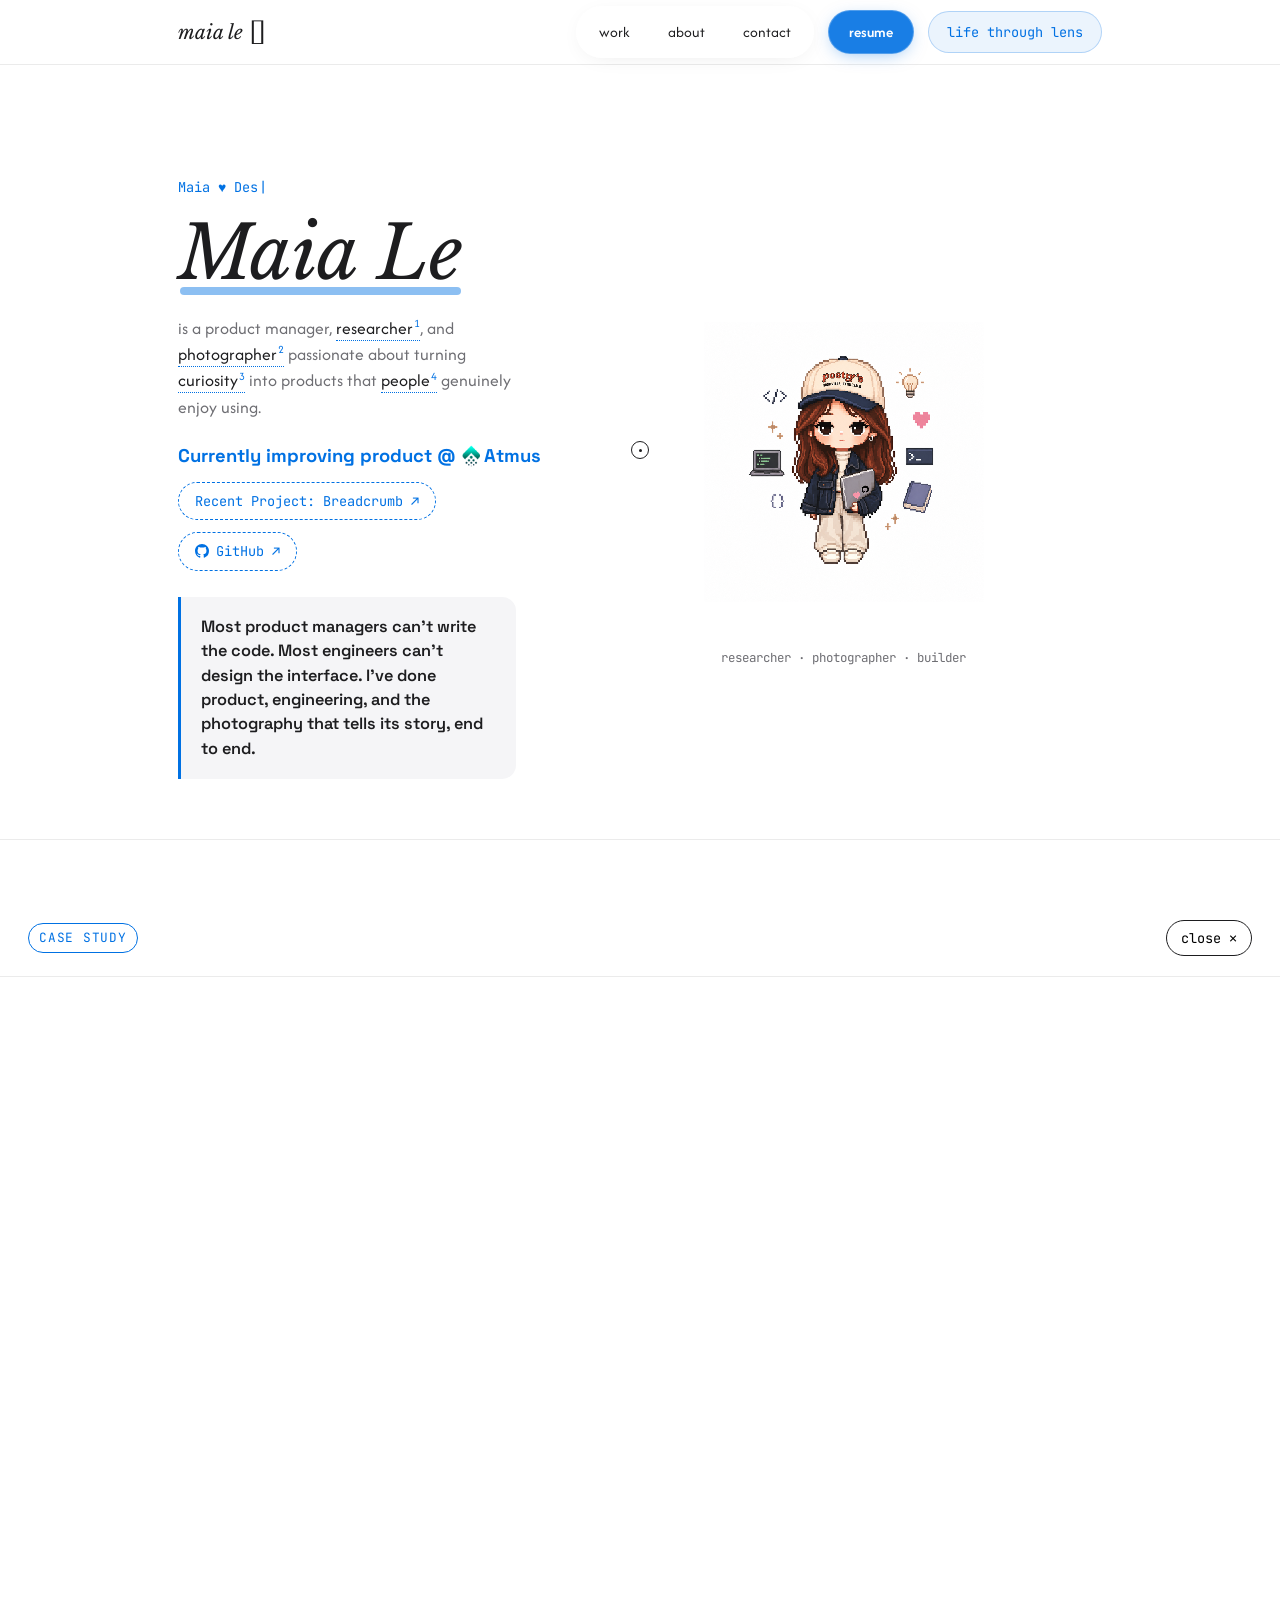
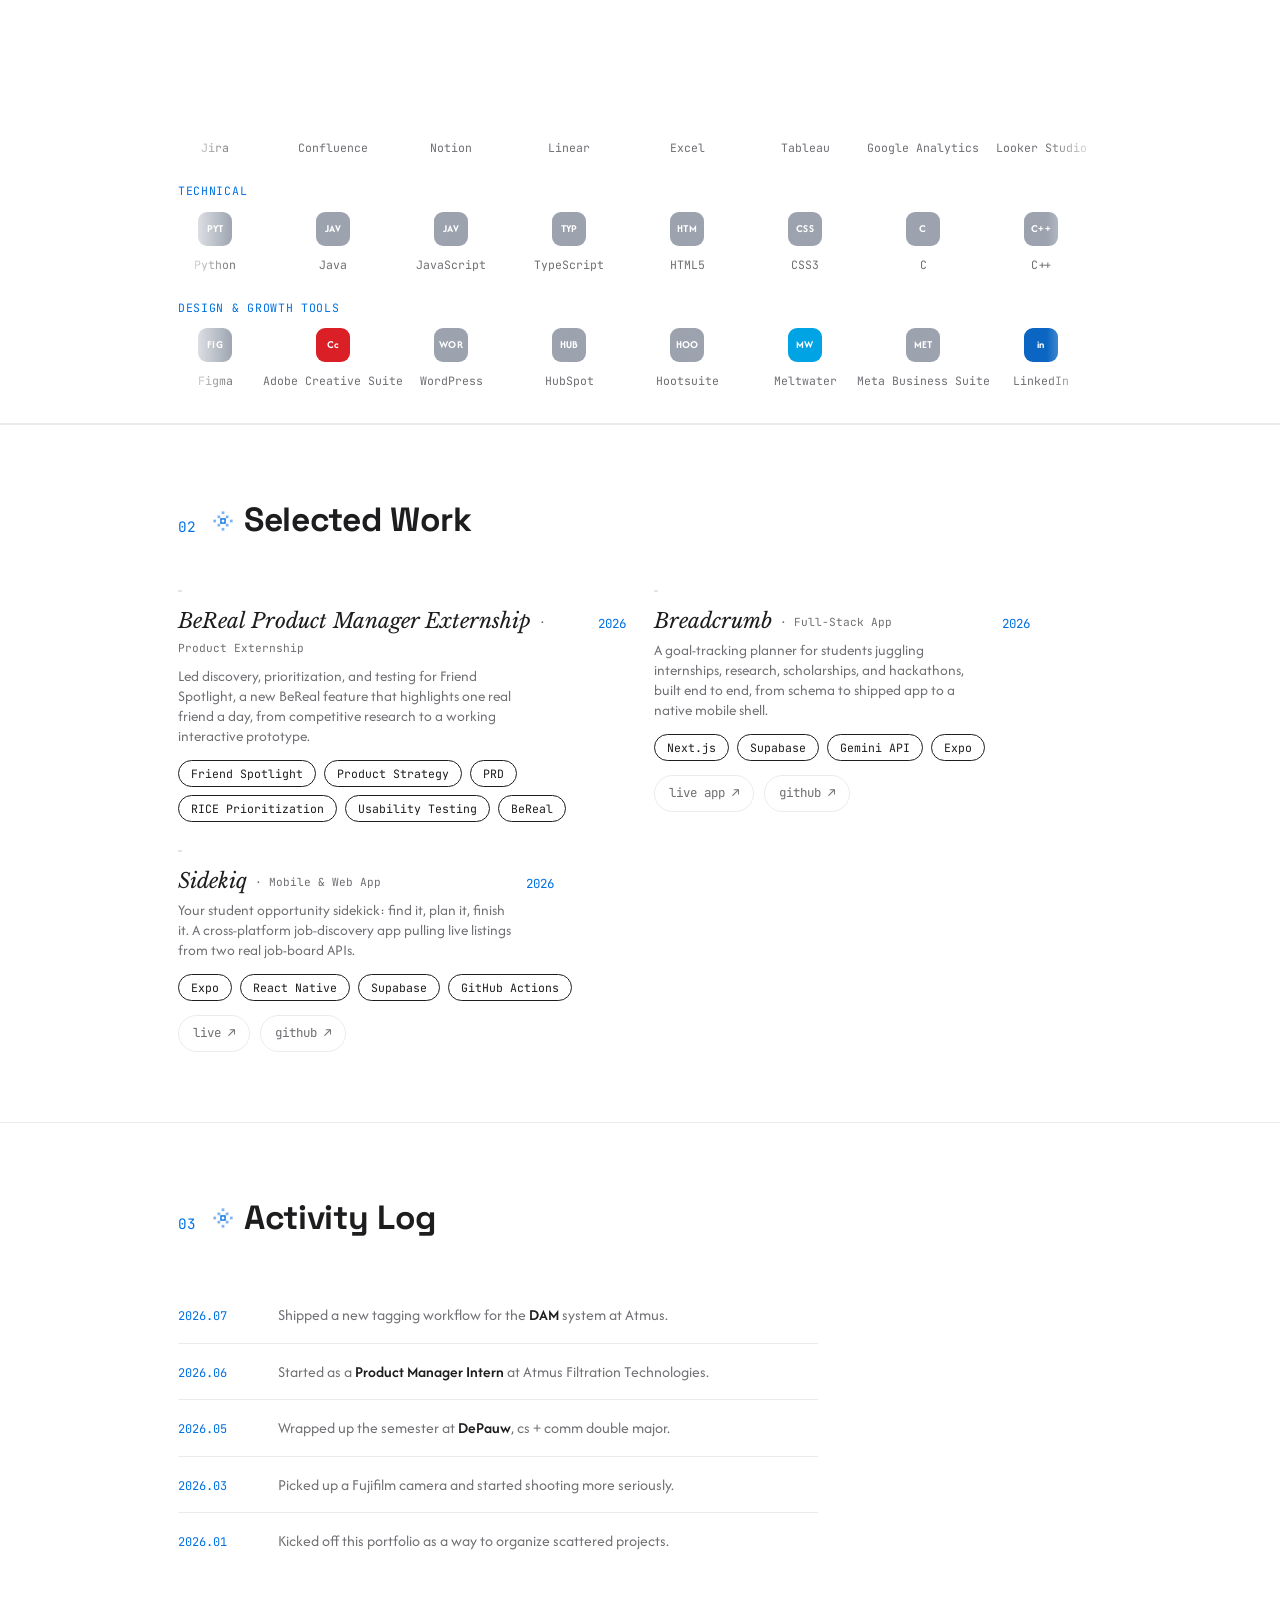
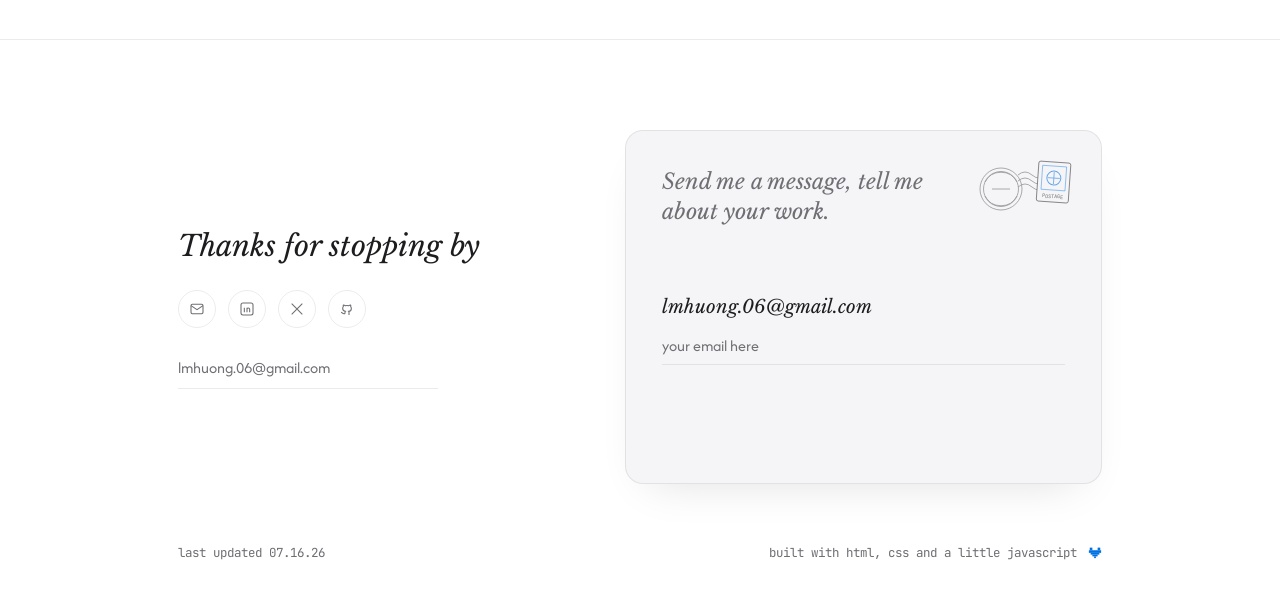
==== commit f6f294dd: "Add Research section to Experience with Pep/10 undergraduate research role" ====
--- a/index.html
+++ b/index.html
@@ -399,6 +399,10 @@
     font-family:'JetBrains Mono', monospace; font-size:0.78rem;
     color:var(--ink-soft); white-space:nowrap;
   }
+  .timeline-note{
+    font-family:'JetBrains Mono', monospace; font-size:0.78rem;
+    font-style:italic; color:var(--ink-soft); opacity:0.8; margin-top:6px;
+  }
   .timeline-item .cs-list{
     max-height:0; opacity:0; margin:0; padding-left:20px;
     overflow:hidden;
@@ -1149,7 +1153,7 @@
           </div>
           <div class="timeline-item">
             <div class="timeline-row">
-              <div class="timeline-title">FITS, DePauw University <span class="timeline-sub">/ Product Manager Intern</span></div>
+              <div class="timeline-title">Faculty Instructional Technology Support, DePauw University <span class="timeline-sub">/ Product Manager Intern</span></div>
               <div class="timeline-date">Feb 2026 – May 2026</div>
             </div>
             <ul class="cs-list">
@@ -1193,6 +1197,22 @@
             </div>
             <ul class="cs-list">
               <li>Lead a <strong>200+ member</strong> technical community, managing an <strong>$8,000 annual budget</strong> and team of 5, organizing <strong>14+ technical workshops</strong> and events, expanding conference participation (<strong>Grace Hopper, Tapia, WECode</strong>), and driving an engagement strategy that grew membership by <strong>140%</strong> and reached <strong>144K+ viewers</strong>.</li>
+            </ul>
+          </div>
+        </div>
+
+        <h3 class="exp-heading" style="margin-top:48px;">Research</h3>
+        <div class="timeline">
+          <div class="timeline-item">
+            <div class="timeline-row">
+              <div class="timeline-title">DePauw University <span class="timeline-sub">/ Undergraduate Researcher – Computer Systems (Pep/10)</span></div>
+              <div class="timeline-date">Aug 2026 – Present</div>
+            </div>
+            <div class="timeline-note">Principal Investigator (PI): Prof. Brian Howard</div>
+            <ul class="cs-list">
+              <li>Research <strong>Pep/10 computer architecture and assembly language</strong>, analyzing instruction execution, memory organization, and low-level data representation to understand interactions between software and hardware.</li>
+              <li>Develop and test <strong>Pep/10 assembly programs</strong> using the <strong>Pep/10 simulator</strong>, applying debugging and systems concepts to investigate CPU behavior, memory operations, and program execution.</li>
+              <li>Collaborate with faculty and student researchers to study and extend the <strong>Pep/10 ecosystem</strong>, using <strong>C/C++, Git, and technical documentation</strong> to reproduce prior work, evaluate implementations, and document findings.</li>
             </ul>
           </div>
         </div>
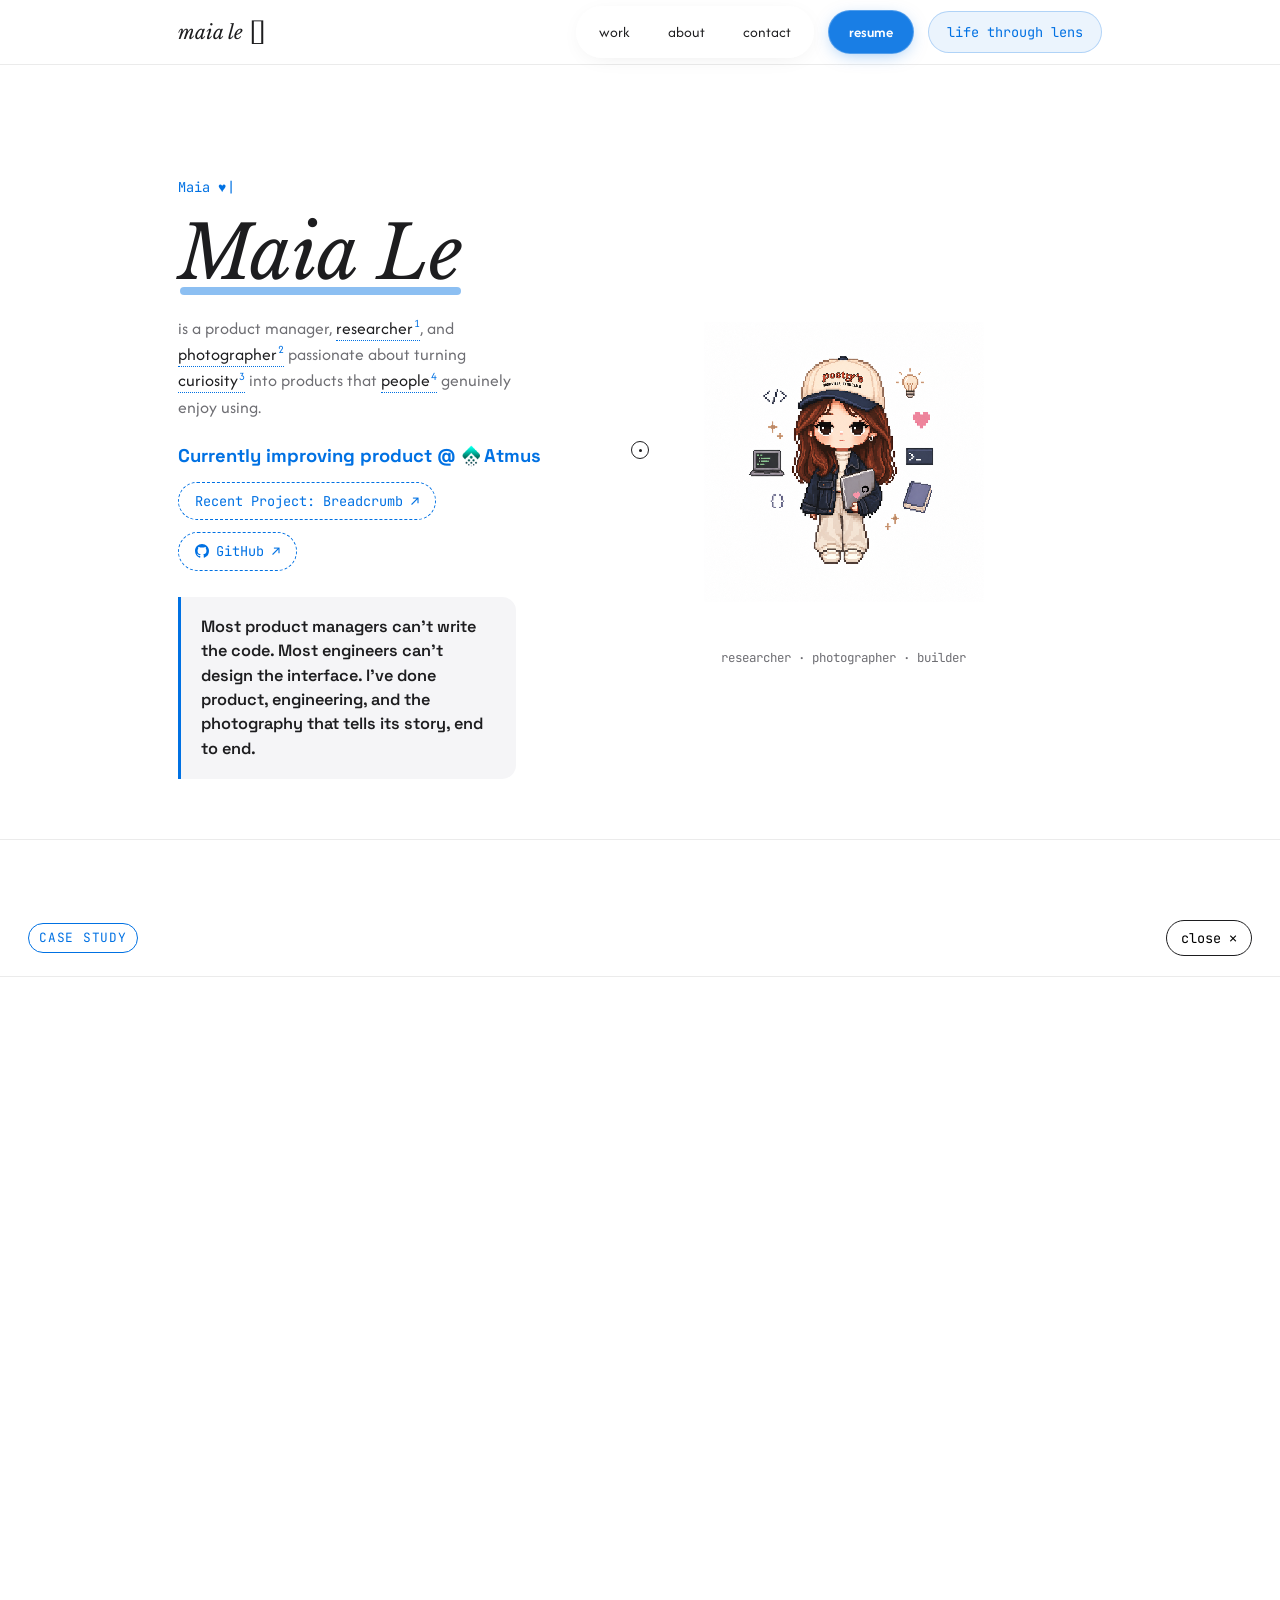
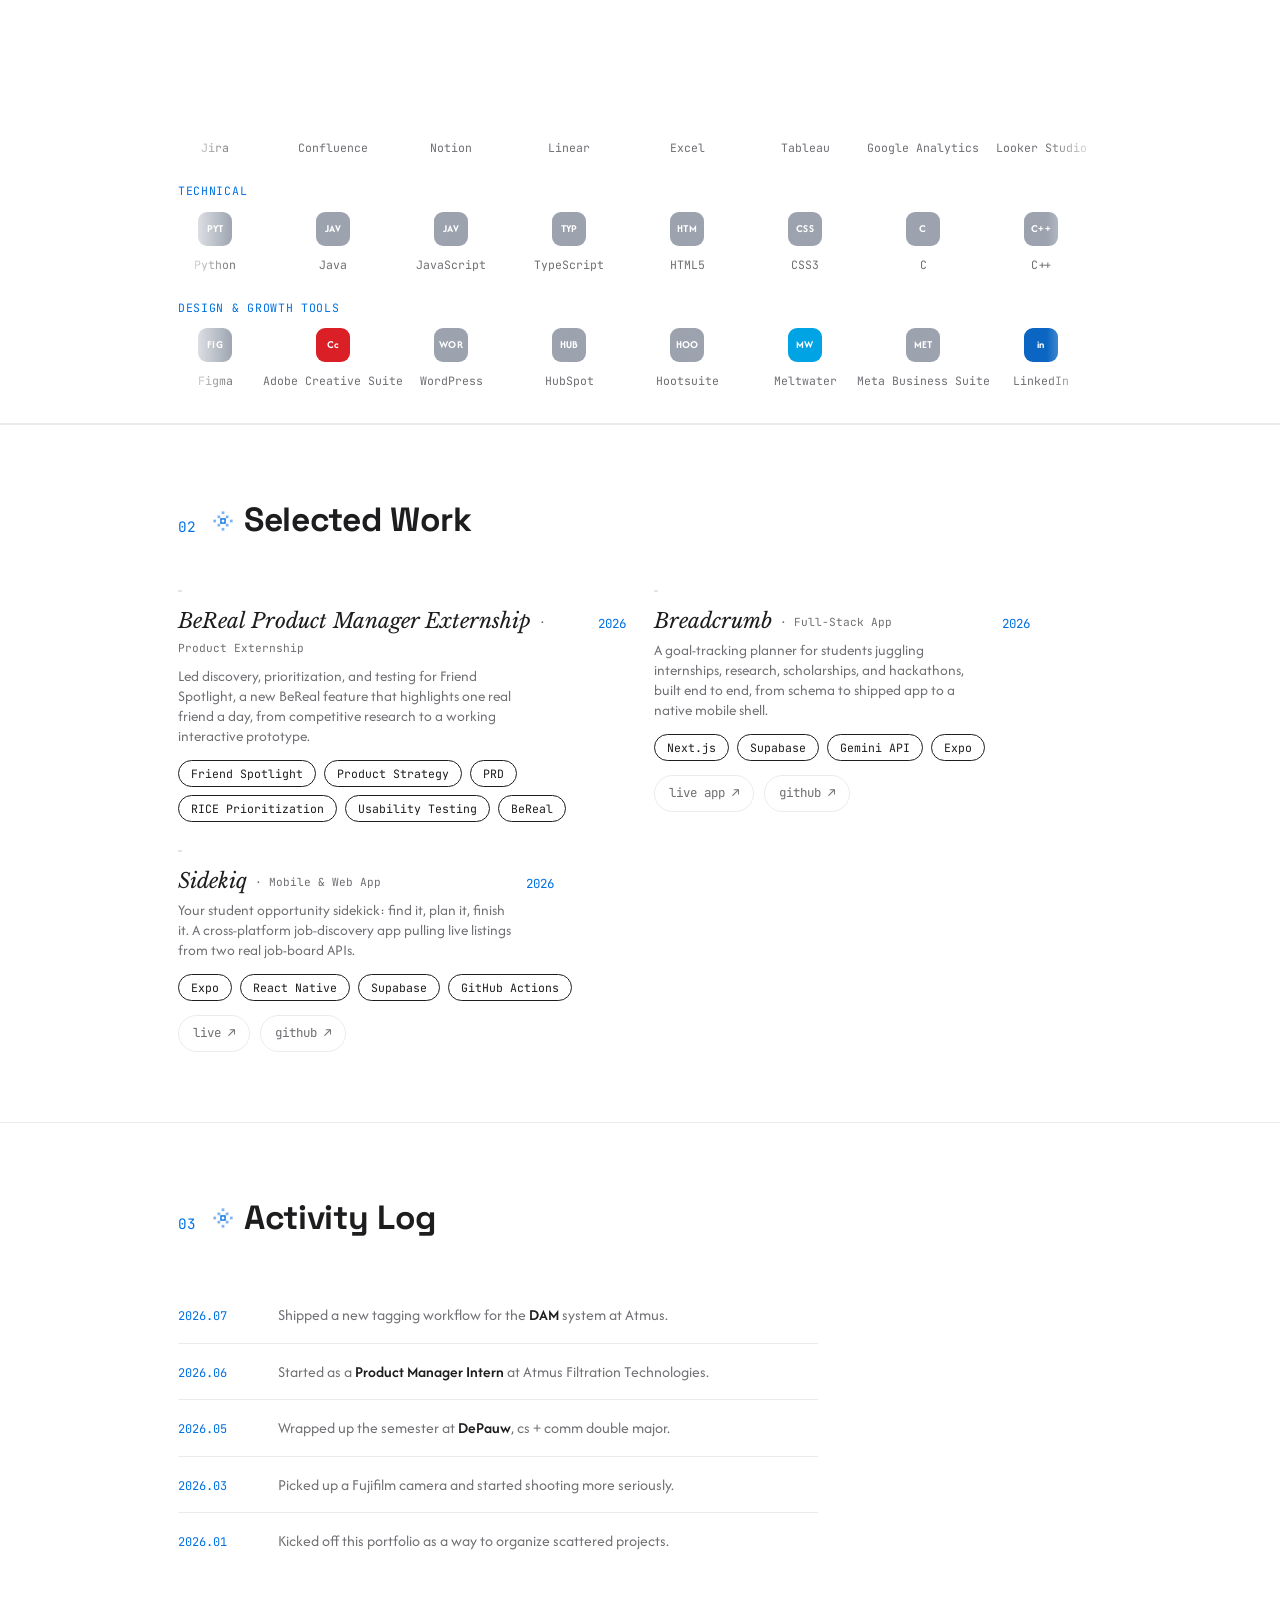
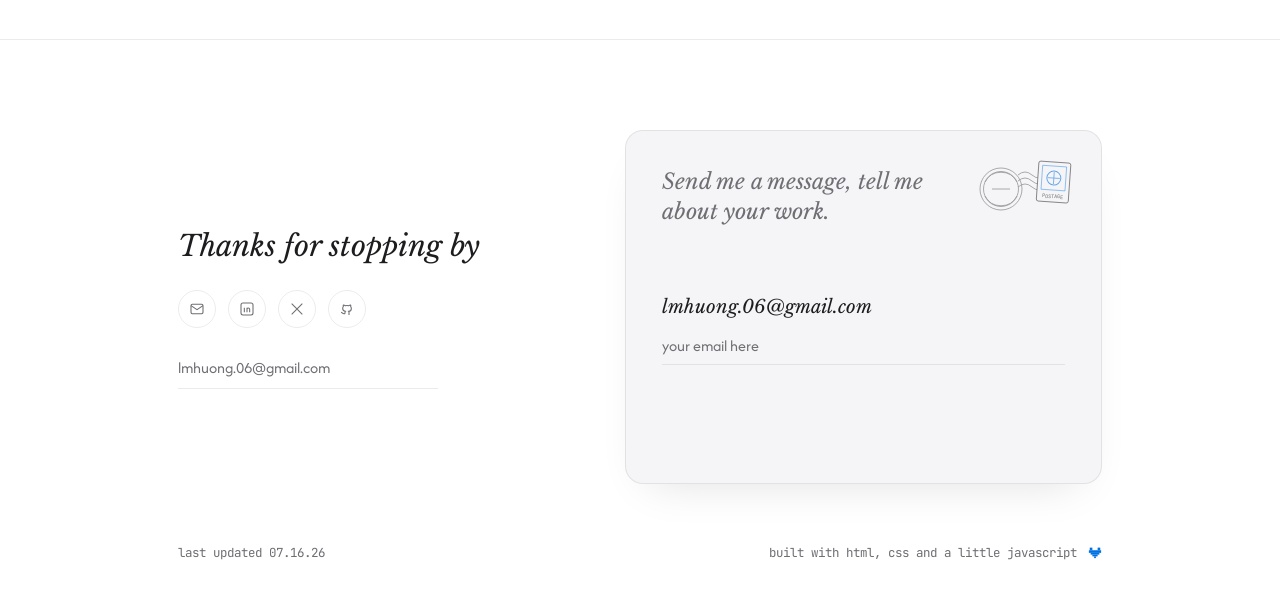
==== commit 525e19f6: "Fix nav so switching sections closes any open overlay directly" ====
--- a/index.html
+++ b/index.html
@@ -2546,26 +2546,49 @@
   const aboutOverlay = document.getElementById('aboutOverlay');
   const openAbout = () => openOverlay(aboutOverlay);
   const closeAbout = () => closeOverlay(aboutOverlay);
-  document.getElementById('navAboutLink').addEventListener('click', e => { e.preventDefault(); openAbout(); });
-  const mobileAboutLink = document.getElementById('mobileAboutLink');
-  if(mobileAboutLink) mobileAboutLink.addEventListener('click', e => { e.preventDefault(); openAbout(); });
   document.getElementById('aboutClose').addEventListener('click', closeAbout);
   aboutOverlay.addEventListener('click', e => { if(e.target === aboutOverlay) closeAbout(); });
 
   const lensOverlay = document.getElementById('lensOverlay');
   const openLens = () => openOverlay(lensOverlay);
   const closeLens = () => closeOverlay(lensOverlay);
-  document.getElementById('navLensLink').addEventListener('click', e => { e.preventDefault(); openLens(); });
-  const mobileLensLink = document.getElementById('mobileLensLink');
-  if(mobileLensLink) mobileLensLink.addEventListener('click', e => { e.preventDefault(); openLens(); });
   document.getElementById('lensClose').addEventListener('click', closeLens);
   lensOverlay.addEventListener('click', e => { if(e.target === lensOverlay) closeLens(); });
 
-  window.addEventListener('keydown', e => {
-    if(e.key !== 'Escape') return;
+  // ---- close whichever overlay is currently open, so switching between
+  // sections/overlays never requires manually hitting close first ----
+  function closeAllOverlays(){
     if(overlay.classList.contains('open')) closeProject();
     if(aboutOverlay.classList.contains('open')) closeAbout();
     if(lensOverlay.classList.contains('open')) closeLens();
+  }
+
+  document.getElementById('navAboutLink').addEventListener('click', e => { e.preventDefault(); closeAllOverlays(); openAbout(); });
+  const mobileAboutLink = document.getElementById('mobileAboutLink');
+  if(mobileAboutLink) mobileAboutLink.addEventListener('click', e => { e.preventDefault(); closeAllOverlays(); openAbout(); });
+
+  document.getElementById('navLensLink').addEventListener('click', e => { e.preventDefault(); closeAllOverlays(); openLens(); });
+  const mobileLensLink = document.getElementById('mobileLensLink');
+  if(mobileLensLink) mobileLensLink.addEventListener('click', e => { e.preventDefault(); closeAllOverlays(); openLens(); });
+
+  // ---- nav links that jump to an in-page section (work, contact, etc.):
+  // if an overlay is open, close it first, then scroll straight there ----
+  document.querySelectorAll('nav a[href^="#"], .mobile-tabbar a[href^="#"]').forEach(a => {
+    const href = a.getAttribute('href');
+    if(href === '#' ) return; // handled separately (about/lens use their own handlers)
+    a.addEventListener('click', e => {
+      const target = document.querySelector(href);
+      if(!target) return;
+      e.preventDefault();
+      const hadOverlayOpen = overlay.classList.contains('open') || aboutOverlay.classList.contains('open') || lensOverlay.classList.contains('open');
+      closeAllOverlays();
+      target.scrollIntoView({ behavior: hadOverlayOpen ? 'instant' : 'smooth' });
+    });
+  });
+
+  window.addEventListener('keydown', e => {
+    if(e.key !== 'Escape') return;
+    closeAllOverlays();
   });
 
   // ---- nav bubble (glassy hover pill) ----
